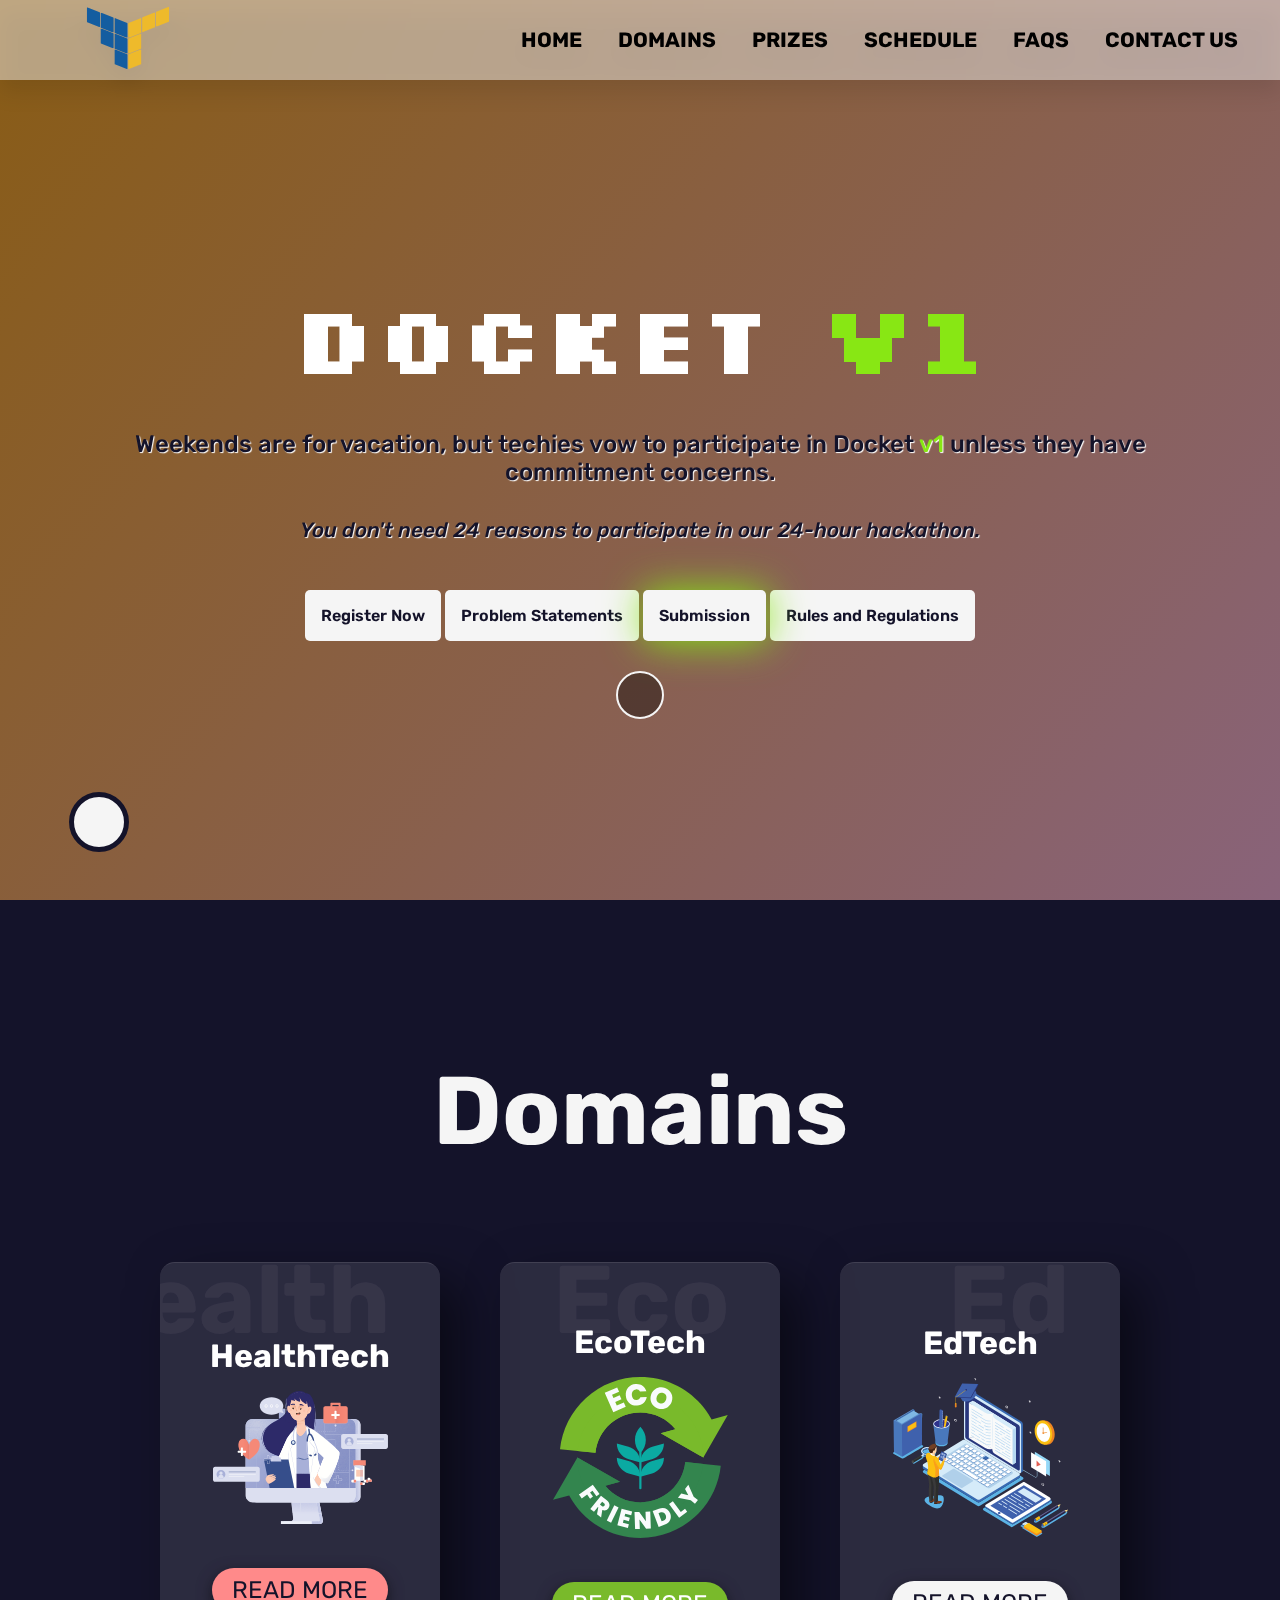
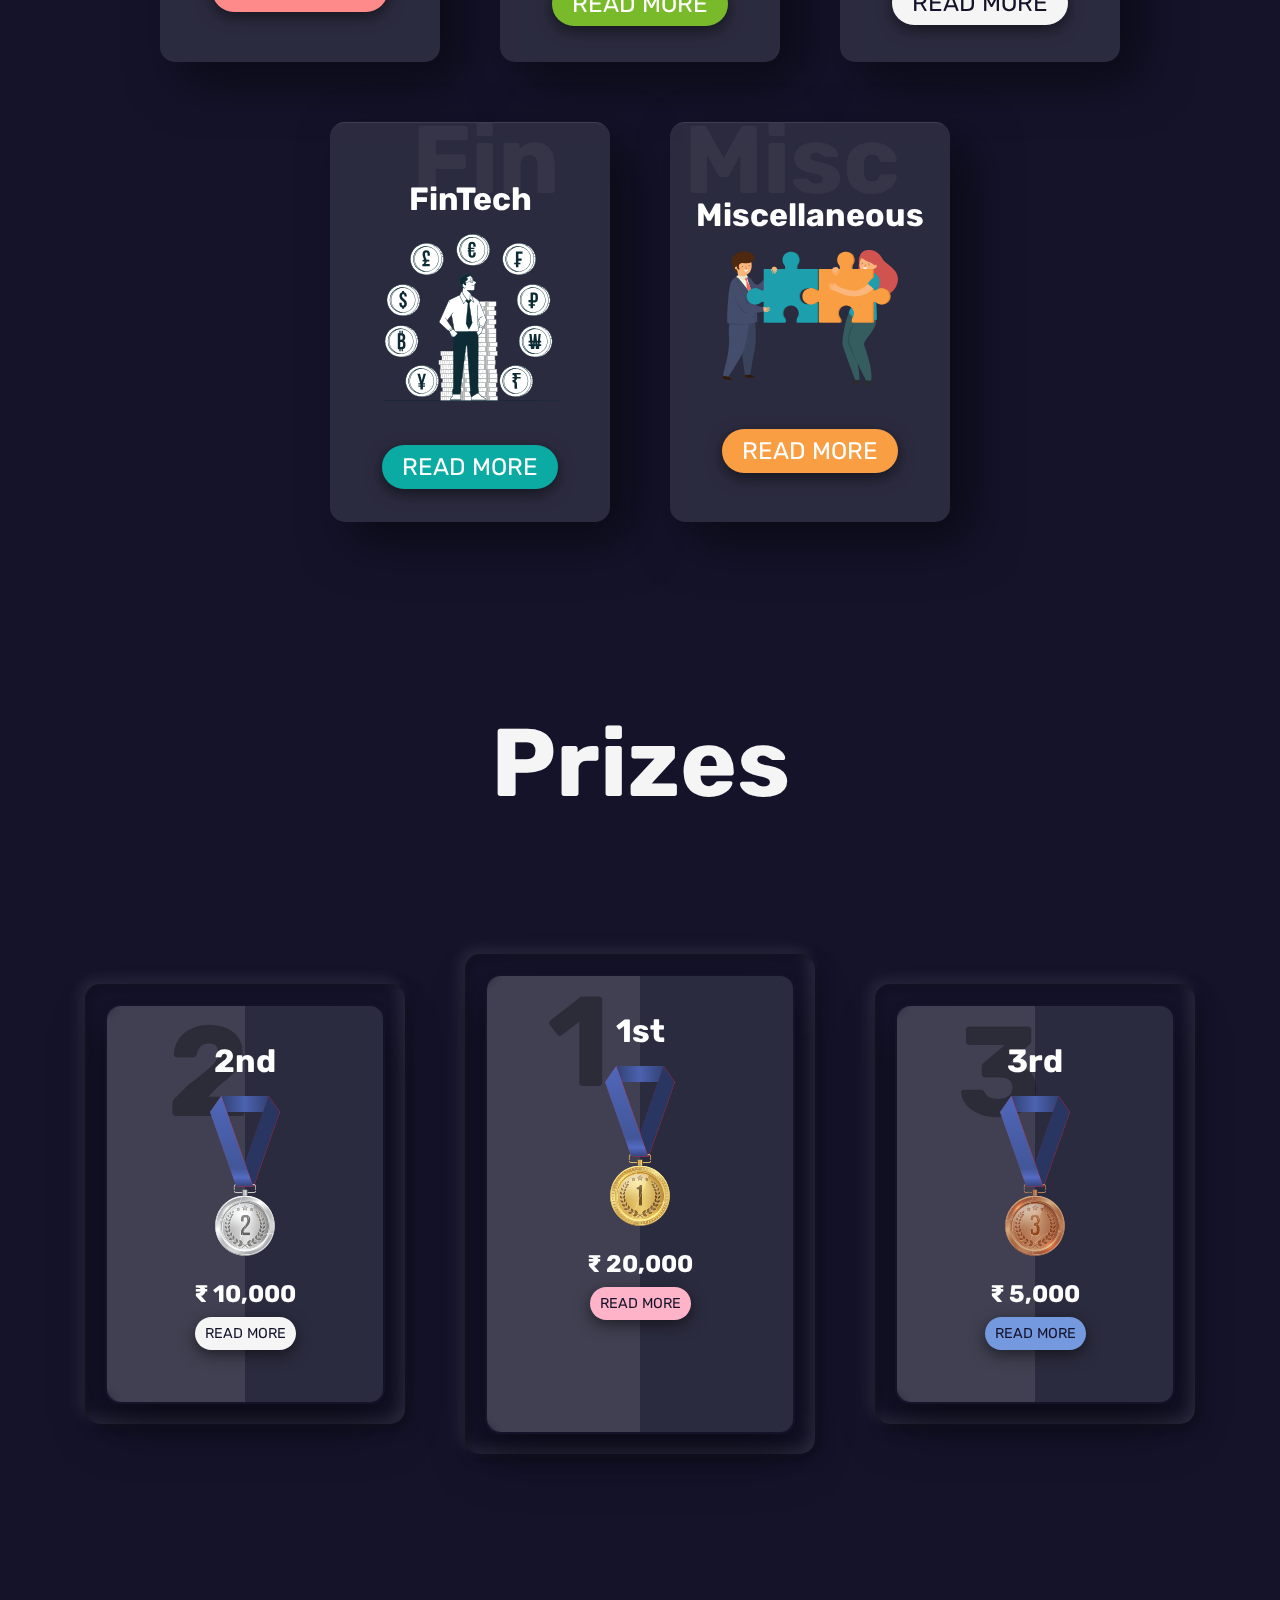
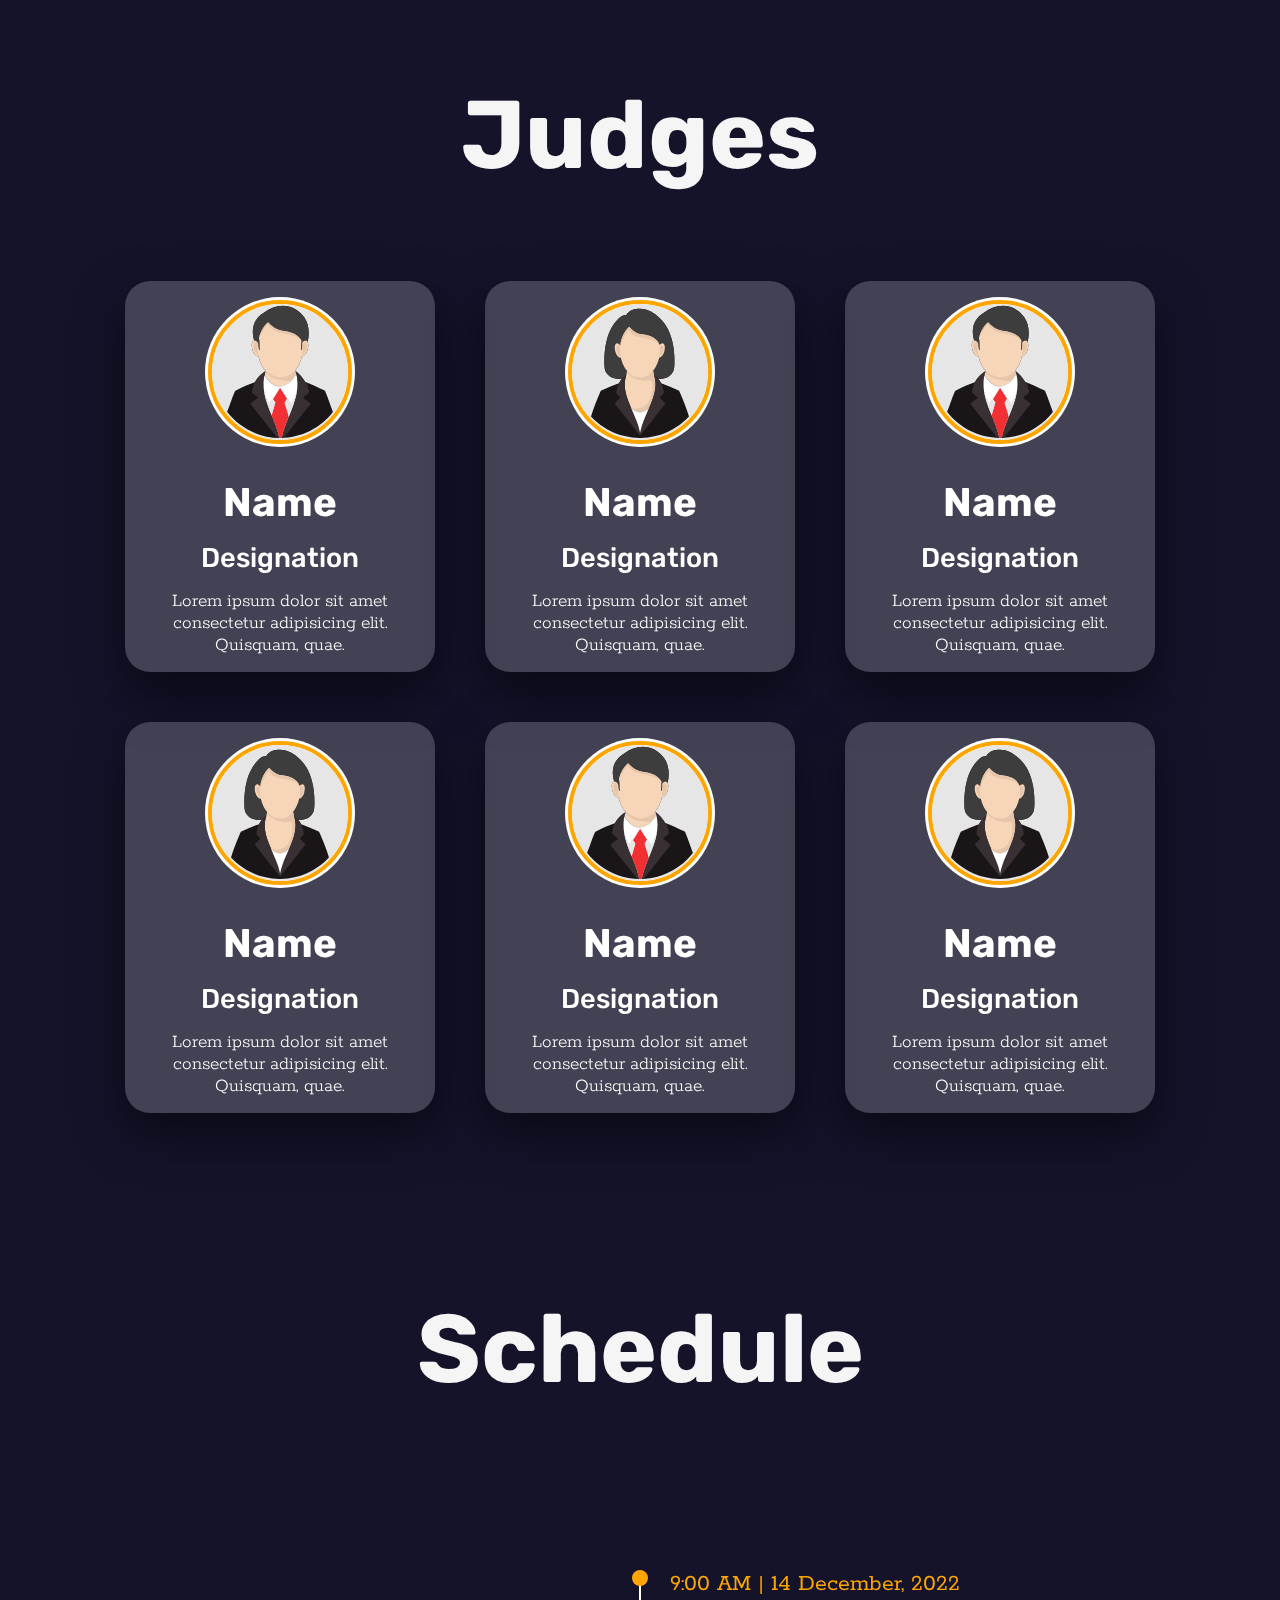
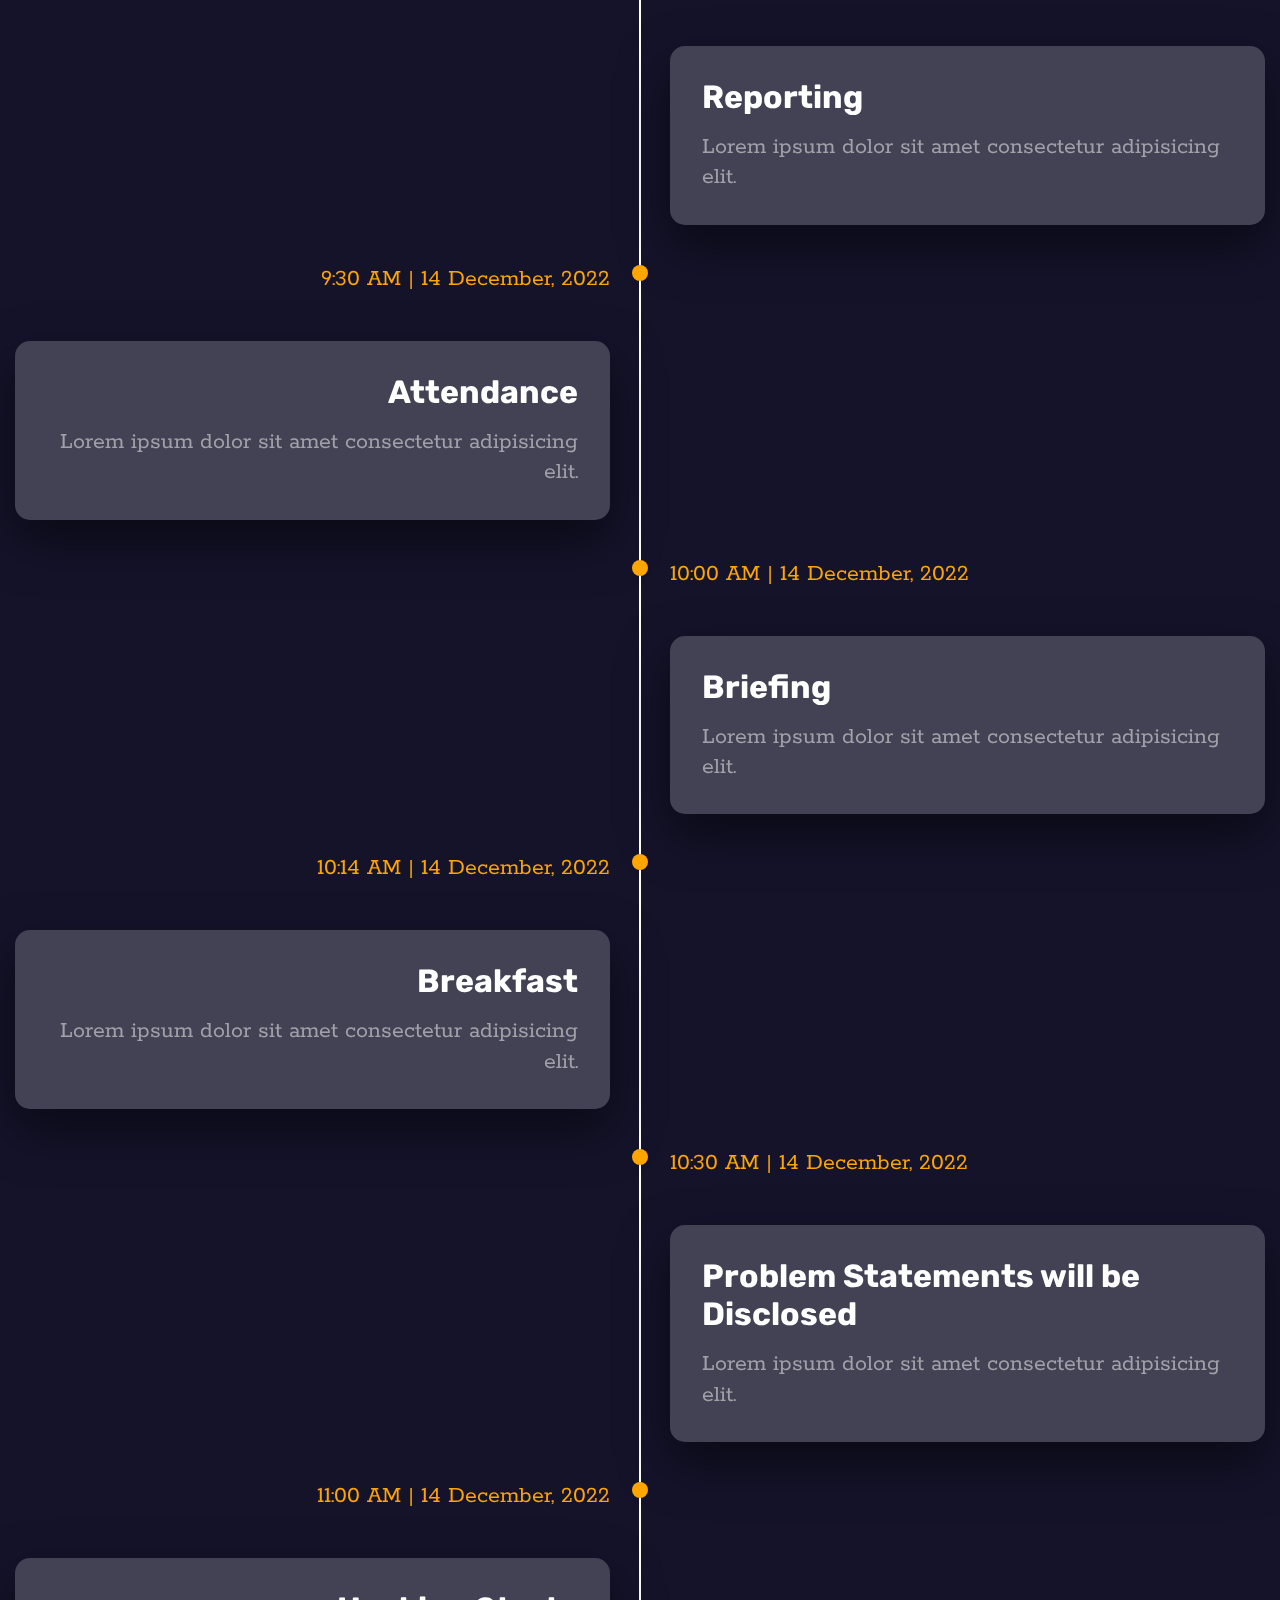
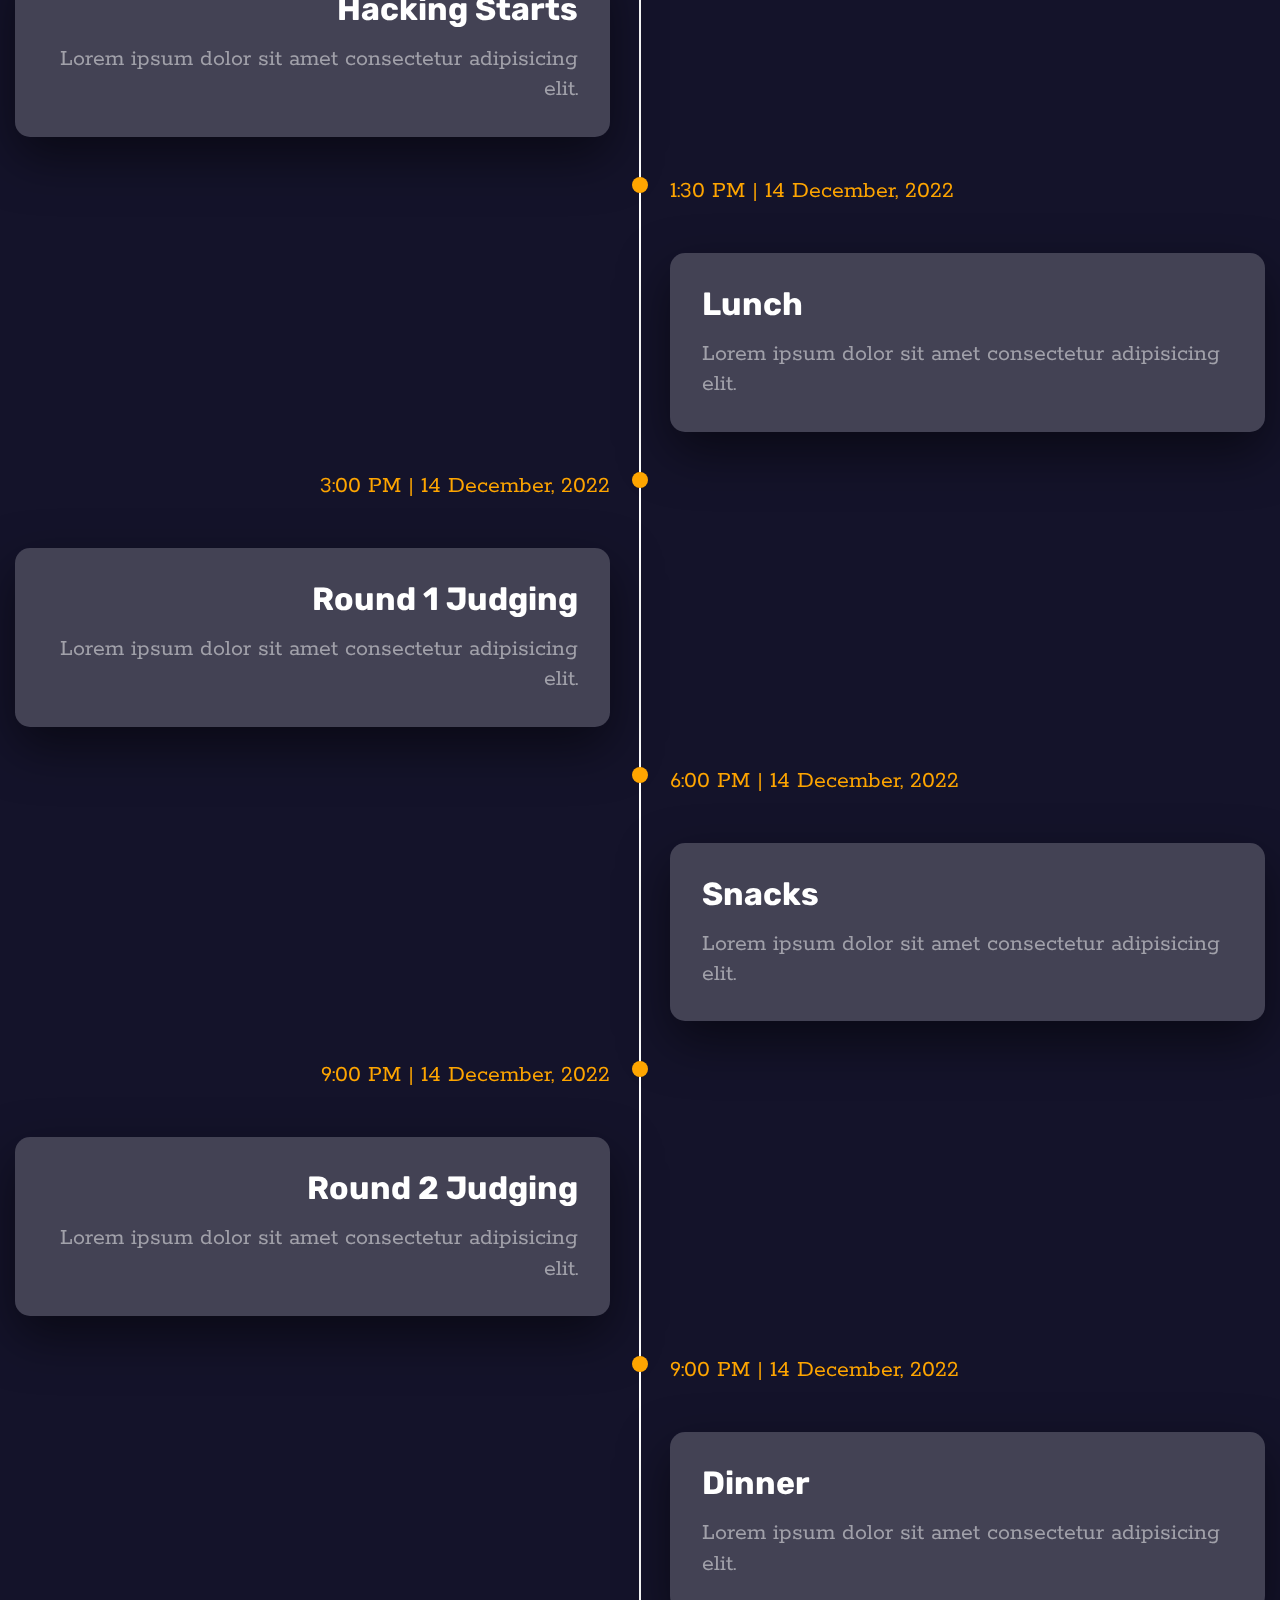
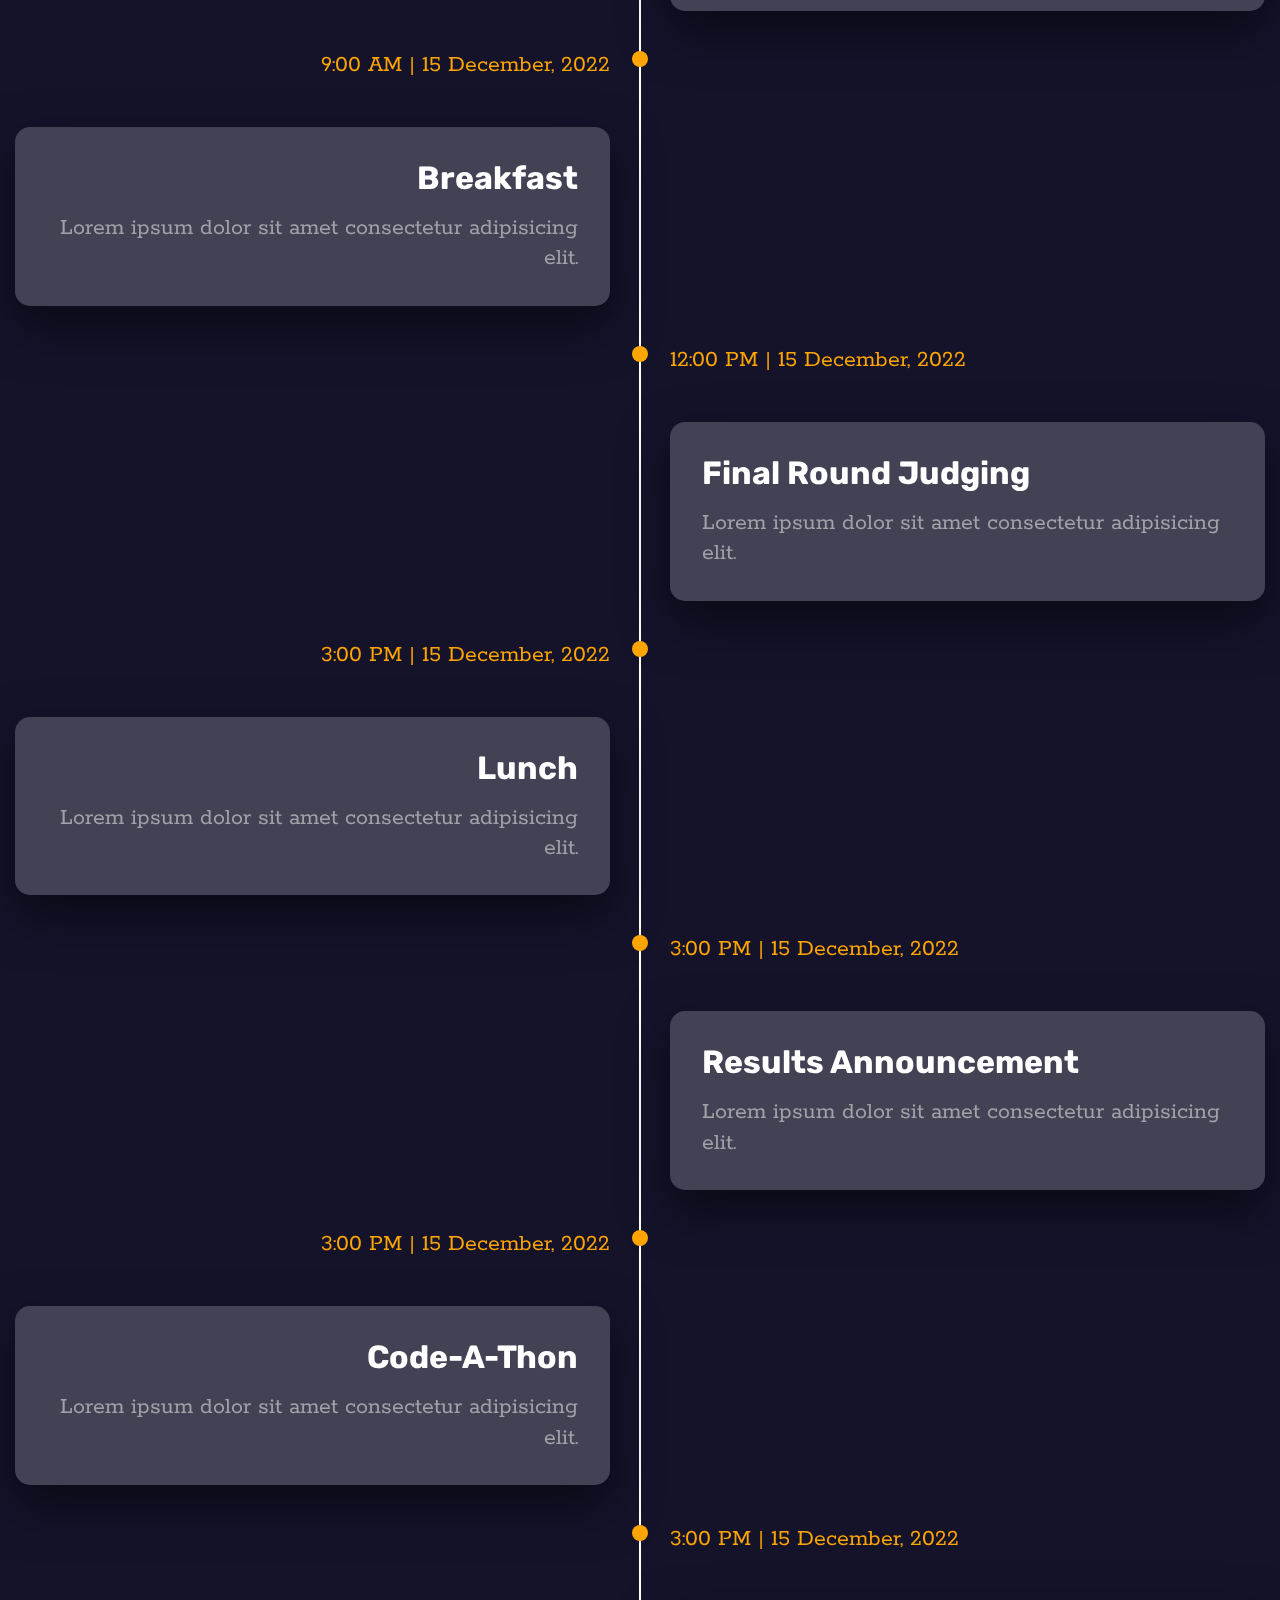
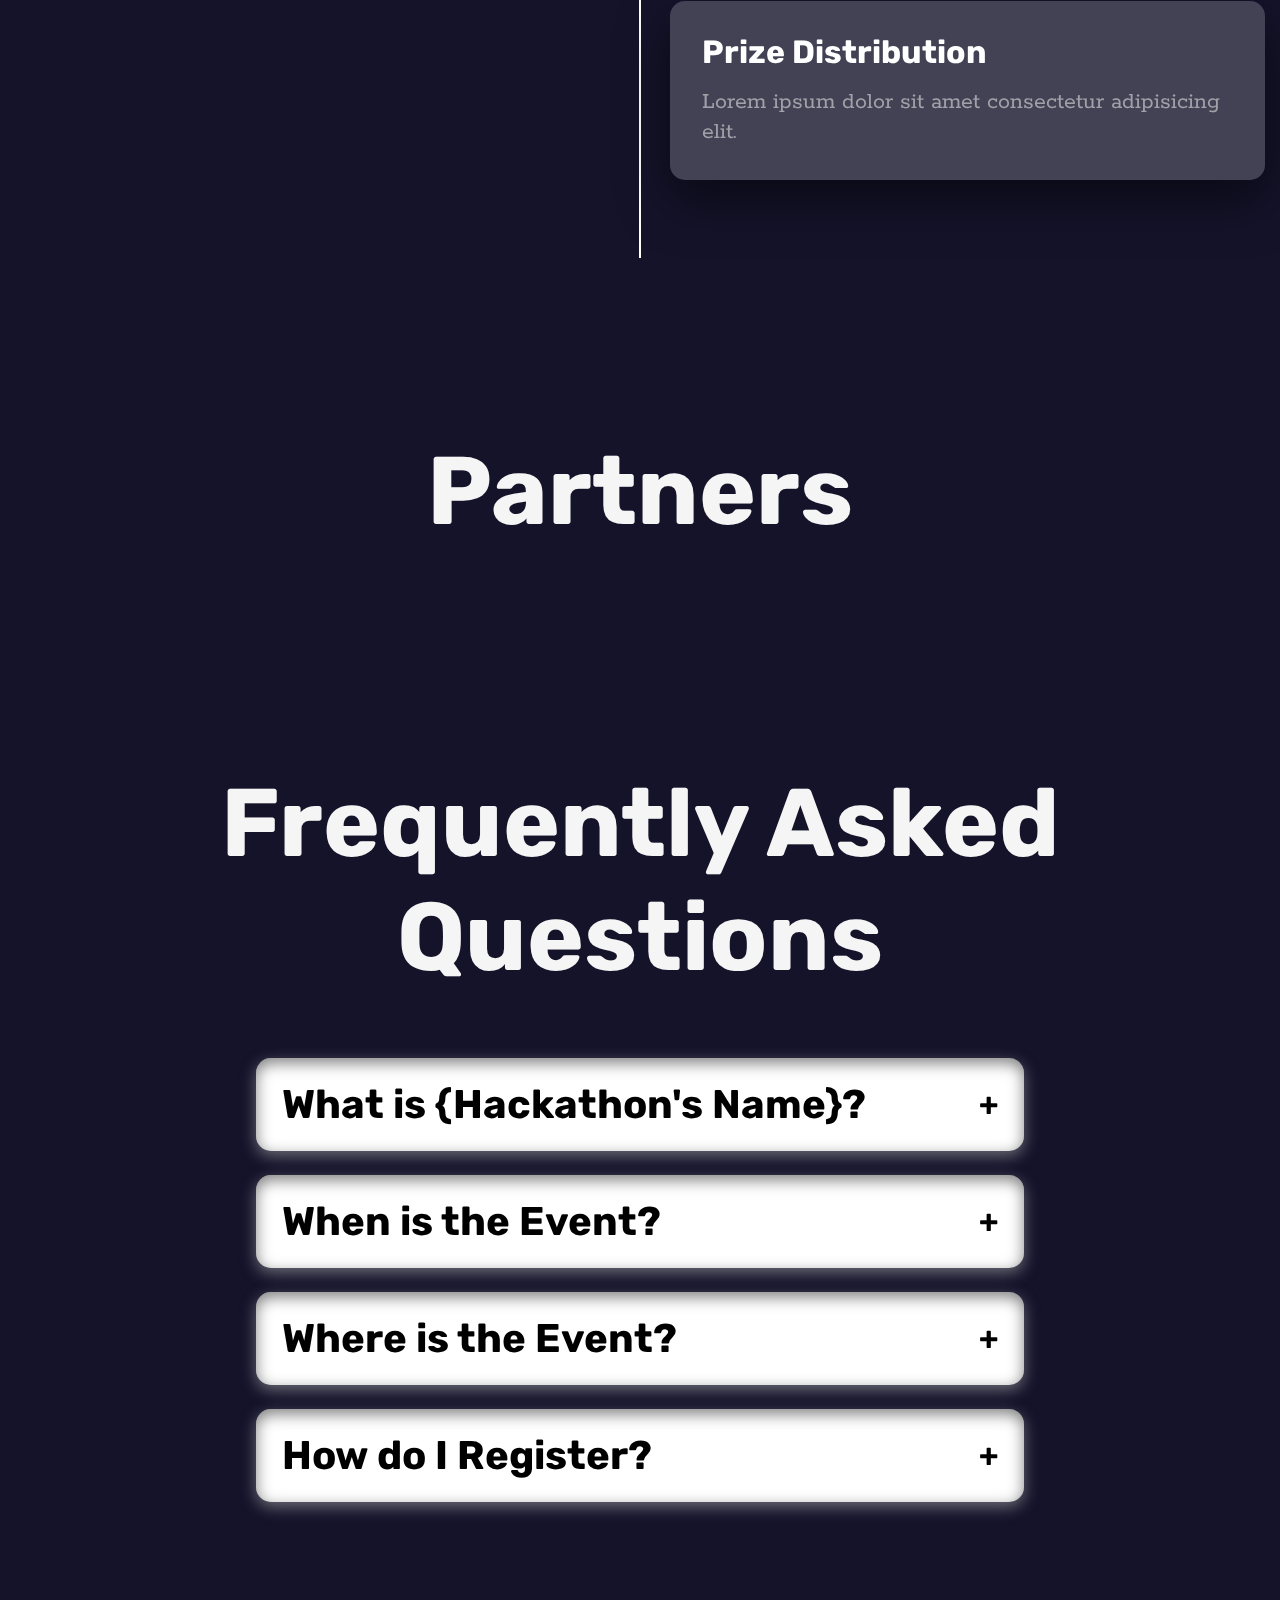
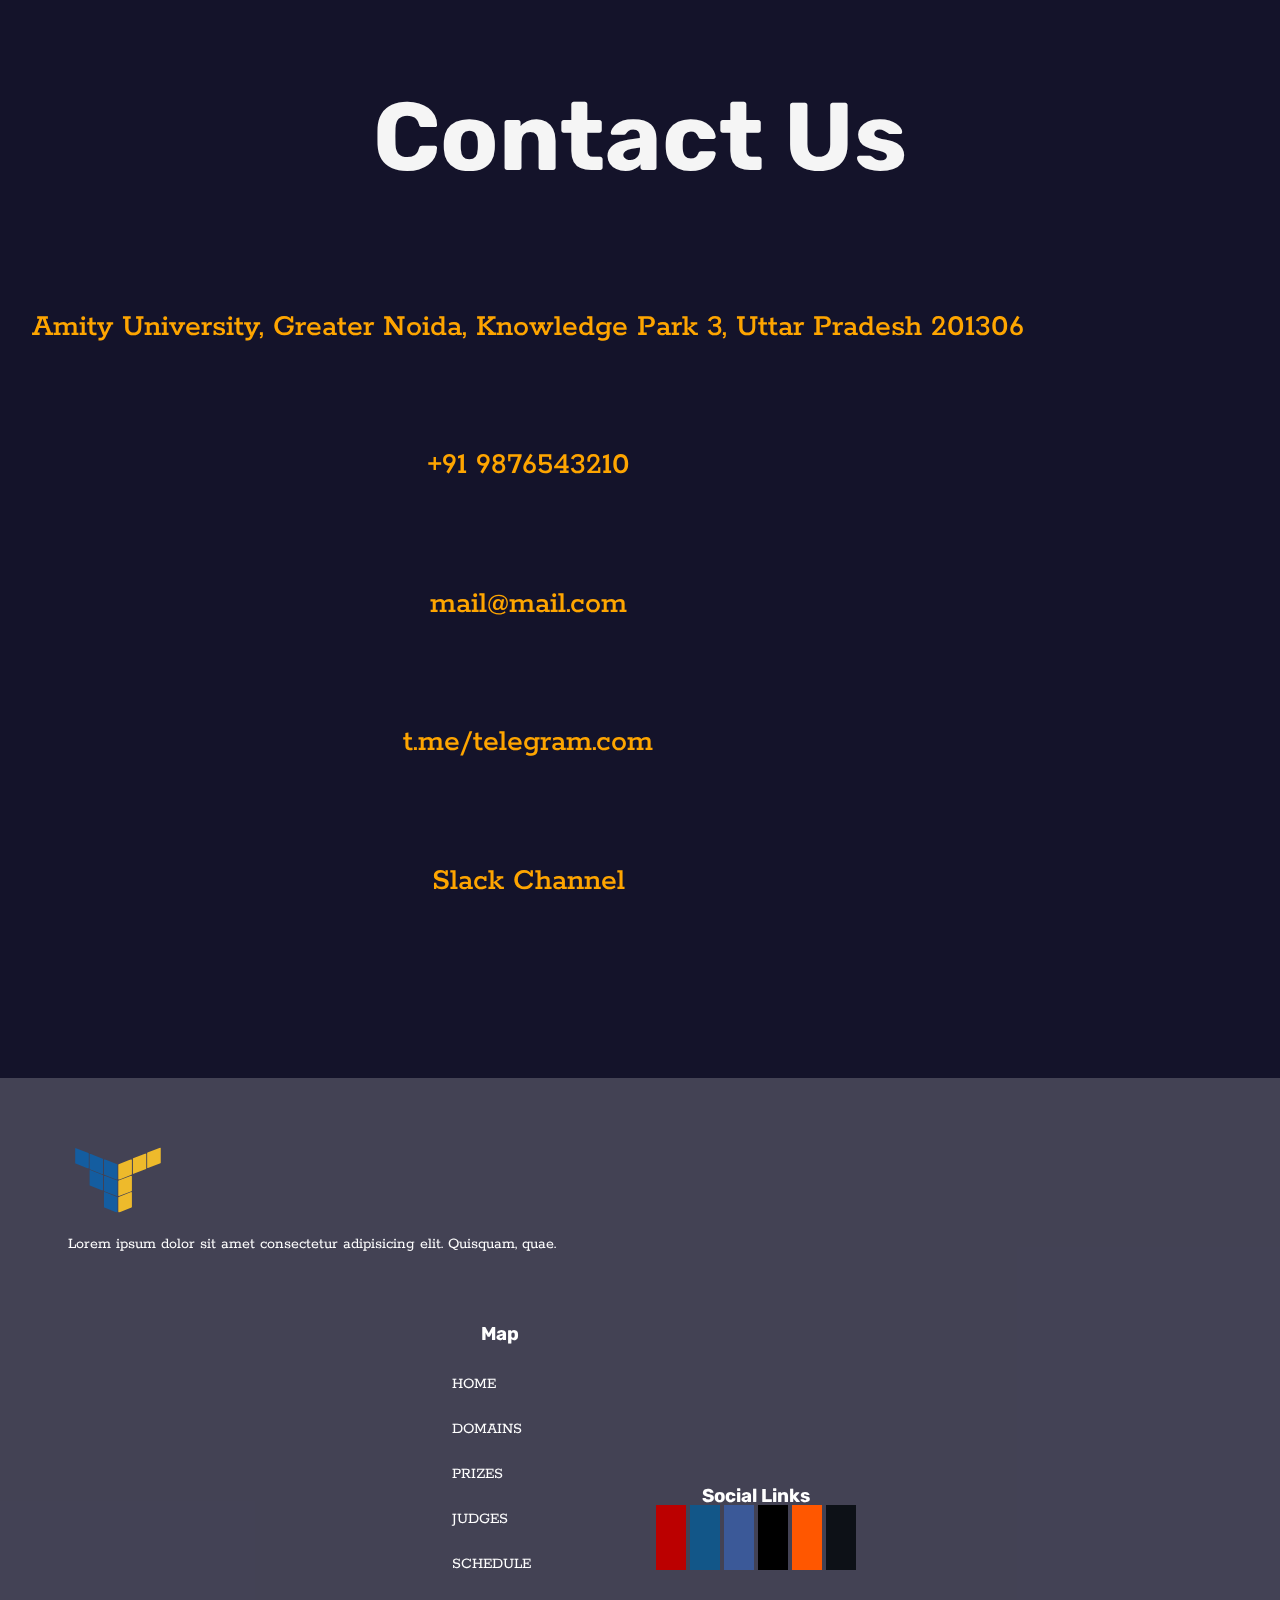
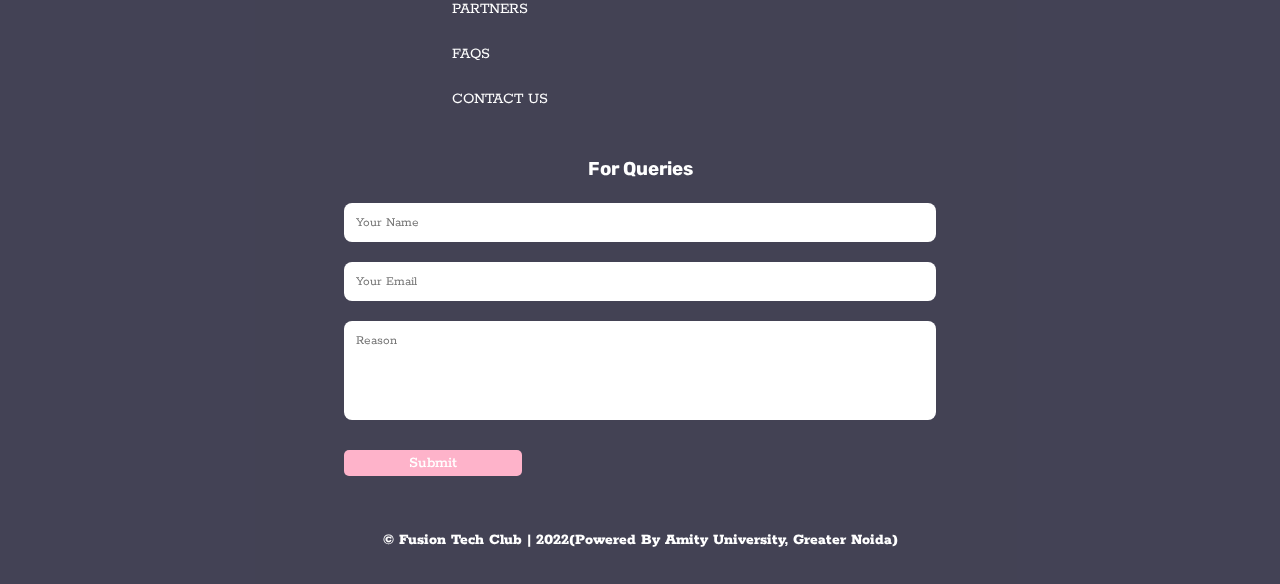
==== index.html @ a1412577 "Mistakes were rectified" ====
<!DOCTYPE html>
<html lang="en">
<head>
    <meta charset="UTF-8">
    <meta http-equiv="X-UA-Compatible" content="IE=edge">
    <meta name="viewport" content="width=device-width, initial-scale=1" />
    <link rel="shortcut icon" href="../images/favicon.ico" type="image/x-icon">
    <title>Docket v1 | Fusion Tech Club | Amity University Greater Noida</title>
    <link rel="stylesheet" href="./stylesheet/style.css">
    <link rel="stylesheet" href="https://cdnjs.cloudflare.com/ajax/libs/font-awesome/6.2.0/css/all.min.css" integrity="sha512-xh6O/CkQoPOWDdYTDqeRdPCVd1SpvCA9XXcUnZS2FmJNp1coAFzvtCN9BmamE+4aHK8yyUHUSCcJHgXloTyT2A==" crossorigin="anonymous" referrerpolicy="no-referrer" />
</head>
<body>

    <!-- Navbar Starts -->
    <nav>
        <div class="navbar-left">
            <a id="ham-icon" onclick="showSidebar()">
                <i class="fa-solid fa-bars"></i>
            </a>
            <a href="#section-break-hero"><img src="../images/FusionTechClub.svg" alt="Fusion Tech Club Logo"></a>
            <h1>Fusion Tech Club</h1>
        </div>
        <div class="navbar-right">
            <ul>
                <li><a href="#section-break-hero">HOME</a></li>
                <li><a href="#section-break-domain">DOMAINS</a></li>
                <li><a href="#section-break-prizes">PRIZES</a></li>
                <li><a href="#section-break-schedule">SCHEDULE</a></li>
                <li><a href="#section-break-faqs">FAQS</a></li>
                <li><a href="#section-break-contact">CONTACT US</a></li>
            </ul>
        </div>
    </nav>
    <!-- Navbar ends -->


    <!-- Sidebar Starts -->
    <aside id="sidebar">
        <a class="cancel" onclick="hideSidebar()">
            <i class="fa-solid fa-xmark"></i>
        </a>
        <a href="#section-break-hero">HOME</a>
        <a href="#section-break-domain">DOMAINS</a>
        <a href="#section-break-prizes">PRIZES</a>
        <a href="#section-break-judges">JUDGES</a>
        <a href="#section-break-schedule">SCHEDULE</a>
        <a href="#section-break-partners">PARTNERS</a>
        <a href="#section-break-faqs">FAQS</a>
        <a href="#section-break-contact">CONTACT US</a>
    </aside>
    <!-- Sidebar Ends -->

    <div id="section-break-hero">
    </div>


    
    <!------------------------------------ Hero Section ------------------------------------>
    <section class="hero-section">
        <div class="video-wrapper">
            <video id="video" playsinline autoplay muted loop>
              <source src="../images/Montage1.mp4" type="video/mp4">
              Your browser does not support the video tag.
            </video>
        </div>
        <div class="video-overlay"></div>
        <div class="content">
            <h1>Docket <span class="version">v1</span></h1>
            <h2 class="hero-heading">Weekends are for vacation, but techies vow to participate in Docket <span class="version">v1</span> unless they have commitment concerns.</h2>
            <h3 class="hero-heading">You don't need 24 reasons to participate in our 24-hour hackathon.</h3>
            <div class="btn-area">
                <a class="hero-btn" href="./registration.html" target="_blank">Register Now</a>
                <a class="hero-btn" href="./problemStatements.html" target="_blank">Problem Statements</a>
                <a class="hero-btn highlighted-btn" href="./submission.html" target="_blank">Submission</a>
                <a class="hero-btn" href="./rules.html" target="_blank">Rules and Regulations</a>
            </div>
            <div class="scroll-area">
                <a class="scroll-button" href="#section-break-domain">
                    <i class="fa-sharp fa-solid fa-arrow-down"></i>
                </a>
            </div>
        </div>
          <button id="play-pause-button" onclick="playPause()"><i class="fa-solid fa-pause"></i></button>
        </section>

    <!------------------------------ Hero section ends --------------------------------------->




    <!-- ---------------------------------- Domains Section ---------------------------------- -->
    <div id="section-break-domain" class="section-break">
        <!-- <div class="line"></div> -->
    </div>
    <div id="domain">
        <h1>
            Domains
        </h1>
    </div>
    <section class="domain">
        <div class="domain-main-content">
            <div class="domain-container">
                <div class="domain-card">
                    <div class="domain-content">
                        <h2>Health</h2>
                        <h3>HealthTech</h3>
                        <img src="../images/healthtech.svg" alt="">
                        <a href="#" target="_blank">READ MORE</a>
                    </div>
                </div>
                <div class="domain-card">
                    <div class="domain-content">
                        <h2>Eco</h2>
                        <h3>EcoTech</h3>
                        <img src="../images/ecotech.svg" alt="">
                        <a href="#" target="_blank">READ MORE</a>
                    </div>
                </div>
                <div class="domain-card">
                    <div class="domain-content">
                        <h2>Ed</h2>
                        <h3>EdTech</h3>
                        <img src="../images/edtech.svg" alt="">
                        <a href="#" target="_blank">READ MORE</a>
                    </div>
                </div>
                <div class="domain-card">
                    <div class="domain-content">
                        <h2>Fin</h2>
                        <h3>FinTech</h3>
                        <img src="../images/fintech.svg" alt="">
                        <a href="#" target="_blank">READ MORE</a>
                    </div>
                </div>
                <div class="domain-card">
                    <div class="domain-content">
                        <h2>Misc</h2>
                        <h3>Miscellaneous</h3>
                        <img src="../images/misc.svg" alt="">
                        <a href="#" target="_blank">READ MORE</a>
                    </div>
                </div>
            </div>
        </div>
    </section>
    <!----------------------------------Domain section ends---------------------------------->







    <!------------------------------------ Prize Section ----------------------------------->
    
    
    
    <div id="section-break-prizes" class="section-break">
        <!-- <div class="line"></div> -->
    </div>
    <div id="prize">
        <h1>
            <i class="fa-solid fa-star"></i> Prizes <i class="fa-solid fa-star"></i>
        </h1>
    </div>
    <section class="prize">
        <div class="prize-main-content">
            <div class="prize-container">
                <div class="prize-card">
                    <div class="prize-box">
                        <div class="prize-content">
                            <h2>2</h2>
                            <h3>2nd</h3>
                            <img src="../images/2ndMedal.svg" alt="">
                            <h4>₹ 10,000</h4>
                            <a href="#" target="_blank">READ MORE</a>
                        </div>
                    </div>
                </div>
                <div class="prize-card">
                    <div class="prize-box">
                        <div class="prize-content">
                            <h2>1</h2>
                            <h3>1st</h3>
                            <img src="../images/1stMedal.svg" alt="">
                            <h4>₹ 20,000</h4>
                            <a href="#" target="_blank">READ MORE</a>
                        </div>
                    </div>
                </div>
                <div class="prize-card">
                    <div class="prize-box">
                        <div class="prize-content">
                            <h2>3</h2>
                            <h3>3rd</h3>
                            <img src="../images/3rdMedal.svg" alt="">
                            <h4>₹ 5,000</h4>
                            <a href="#" target="_blank">READ MORE</a>
                        </div>
                    </div>
                </div>
            </div>
        </div>
    </section>

    <!------------------------------ Prize section ends ------------------------------------>



<!-- ---------------------------------- Judges Section ---------------------------------- -->


    <div id="section-break-judges" class="section-break">
        <!-- <div class="line"></div> -->
    </div>
    <div id="judges">
        <h1>
            Judges
        </h1>
    </div>
    <section class="judges">
        <div class="judges-main-content">
            <div class="judges-container">
                <div class="judges-content">
                    <div class="judges-card-wrapper">
                        <div class="judges-card">
                            <div class="judges-image-content">
                                <span class="judges-overlay"></span>
                                <div class="judges-card-image">
                                    <img src="../images/profile-placeholder-male.svg" alt="" class="judges-card-img">
                                </div>
                            </div>
                            <div class="judges-card-content">
                                <h2 class="judges-card-title">Name</h2>
                                <h3 class="judges-card-subtitle">Designation</h3>
                                <p class="judges-card-text">Lorem ipsum dolor sit amet consectetur adipisicing elit. Quisquam, quae.</p>
                            </div>
                        </div>
                        <div class="judges-card">
                            <div class="judges-image-content">
                                <span class="judges-overlay"></span>
                                <div class="judges-card-image">
                                    <img src="../images/profile-placeholder-female.svg" alt="" class="judges-card-img">
                                </div>
                            </div>
                            <div class="judges-card-content">
                                <h2 class="judges-card-title">Name</h2>
                                <h3 class="judges-card-subtitle">Designation</h3>
                                <p class="judges-card-text">Lorem ipsum dolor sit amet consectetur adipisicing elit. Quisquam, quae.</p>
                            </div>
                        </div>
                        <div class="judges-card">
                            <div class="judges-image-content">
                                <span class="judges-overlay"></span>
                                <div class="judges-card-image">
                                    <img src="../images/profile-placeholder-male.svg" alt="" class="judges-card-img">
                                </div>
                            </div>
                            <div class="judges-card-content">
                                <h2 class="judges-card-title">Name</h2>
                                <h3 class="judges-card-subtitle">Designation</h3>
                                <p class="judges-card-text">Lorem ipsum dolor sit amet consectetur adipisicing elit. Quisquam, quae.</p>
                            </div>
                        </div>
                        <div class="judges-card">
                            <div class="judges-image-content">
                                <span class="judges-overlay"></span>
                                <div class="judges-card-image">
                                    <img src="../images/profile-placeholder-female.svg" alt="" class="judges-card-img">
                                </div>
                            </div>
                            <div class="judges-card-content">
                                <h2 class="judges-card-title">Name</h2>
                                <h3 class="judges-card-subtitle">Designation</h3>
                                <p class="judges-card-text">Lorem ipsum dolor sit amet consectetur adipisicing elit. Quisquam, quae.</p>
                            </div>
                        </div>
                        <div class="judges-card">
                            <div class="judges-image-content">
                                <span class="judges-overlay"></span>
                                <div class="judges-card-image">
                                    <img src="../images/profile-placeholder-male.svg" alt="" class="judges-card-img">
                                </div>
                            </div>
                            <div class="judges-card-content">
                                <h2 class="judges-card-title">Name</h2>
                                <h3 class="judges-card-subtitle">Designation</h3>
                                <p class="judges-card-text">Lorem ipsum dolor sit amet consectetur adipisicing elit. Quisquam, quae.</p>
                            </div>
                        </div>
                        <div class="judges-card">
                            <div class="judges-image-content">
                                <span class="judges-overlay"></span>
                                <div class="judges-card-image">
                                    <img src="../images/profile-placeholder-female.svg" alt="" class="judges-card-img">
                                </div>
                            </div>
                            <div class="judges-card-content">
                                <h2 class="judges-card-title">Name</h2>
                                <h3 class="judges-card-subtitle">Designation</h3>
                                <p class="judges-card-text">Lorem ipsum dolor sit amet consectetur adipisicing elit. Quisquam, quae.</p>
                            </div>
                        </div>
                    </div>
                </div>
            </div>
        </div>
    </section>

    <!--------------------------------- Judges Section ends ------------------------------------->



    <!------------------------------------ Schedule Section ------------------------------------>

    <div id="section-break-schedule" class="section-break">
        <!-- <div class="line"></div> -->
    </div>
    <div id="schedule">
        <h1>
            Schedule
        </h1>
    </div>
    <section class="schedule">
        <div class="sechdule-items">
            <div class="schedule-lines"></div>
            <div class="schedule-item">
                <div class="schedule-dot"></div>
                <div class="schedule-time">9:00 AM | 14 December, 2022</div>
                <div class="schedule-content">
                    <h3>
                        Reporting
                    </h3>
                    <p>Lorem ipsum dolor sit amet consectetur adipisicing elit.</p>
                </div>
            </div>
            <div class="schedule-item">
                <div class="schedule-dot"></div>
                <div class="schedule-time">9:30 AM | 14 December, 2022</div>
                <div class="schedule-content">
                    <h3>
                        Attendance
                    </h3>
                    <p>Lorem ipsum dolor sit amet consectetur adipisicing elit.</p>
                </div>
            </div>
            <div class="schedule-item">
                <div class="schedule-dot"></div>
                <div class="schedule-time">10:00 AM | 14 December, 2022</div>
                <div class="schedule-content">
                    <h3>
                        Briefing
                    </h3>
                    <p>Lorem ipsum dolor sit amet consectetur adipisicing elit.</p>
                </div>
            </div>
            <div class="schedule-item">
                <div class="schedule-dot"></div>
                <div class="schedule-time">10:14 AM | 14 December, 2022</div>
                <div class="schedule-content">
                    <h3>
                        Breakfast
                    </h3>
                    <p>Lorem ipsum dolor sit amet consectetur adipisicing elit.</p>
                </div>
            </div>
            <div class="schedule-item">
                <div class="schedule-dot"></div>
                <div class="schedule-time">10:30 AM | 14 December, 2022</div>
                <div class="schedule-content">
                    <h3>
                        Problem Statements will be Disclosed
                    </h3>
                    <p>Lorem ipsum dolor sit amet consectetur adipisicing elit.</p>
                </div>
            </div>
            <div class="schedule-item">
                <div class="schedule-dot"></div>
                <div class="schedule-time">11:00 AM | 14 December, 2022</div>
                <div class="schedule-content">
                    <h3>
                        Hacking Starts
                    </h3>
                    <p>Lorem ipsum dolor sit amet consectetur adipisicing elit.</p>
                </div>
            </div>
            <div class="schedule-item">
                <div class="schedule-dot"></div>
                <div class="schedule-time">1:30 PM | 14 December, 2022</div>
                <div class="schedule-content">
                    <h3>
                        Lunch
                    </h3>
                    <p>Lorem ipsum dolor sit amet consectetur adipisicing elit.</p>
                </div>
            </div>
            <div class="schedule-item">
                <div class="schedule-dot"></div>
                <div class="schedule-time">3:00 PM | 14 December, 2022</div>
                <div class="schedule-content">
                    <h3>
                        Round 1 Judging
                    </h3>
                    <p>Lorem ipsum dolor sit amet consectetur adipisicing elit.</p>
                </div>
            </div>
            <div class="schedule-item">
                <div class="schedule-dot"></div>
                <div class="schedule-time">6:00 PM | 14 December, 2022</div>
                <div class="schedule-content">
                    <h3>
                        Snacks
                    </h3>
                    <p>Lorem ipsum dolor sit amet consectetur adipisicing elit.</p>
                </div>
            </div>
            <div class="schedule-item">
                <div class="schedule-dot"></div>
                <div class="schedule-time">9:00 PM | 14 December, 2022</div>
                <div class="schedule-content">
                    <h3>
                        Round 2 Judging
                    </h3>
                    <p>Lorem ipsum dolor sit amet consectetur adipisicing elit.</p>
                </div>
            </div>
            <div class="schedule-item">
                <div class="schedule-dot"></div>
                <div class="schedule-time">9:00 PM | 14 December, 2022</div>
                <div class="schedule-content">
                    <h3>
                        Dinner
                    </h3>
                    <p>Lorem ipsum dolor sit amet consectetur adipisicing elit.</p>
                </div>
            </div>
            <div class="schedule-item">
                <div class="schedule-dot"></div>
                <div class="schedule-time">9:00 AM | 15 December, 2022</div>
                <div class="schedule-content">
                    <h3>
                        Breakfast
                    </h3>
                    <p>Lorem ipsum dolor sit amet consectetur adipisicing elit.</p>
                </div>
            </div>
            <div class="schedule-item">
                <div class="schedule-dot"></div>
                <div class="schedule-time">12:00 PM | 15 December, 2022</div>
                <div class="schedule-content">
                    <h3>
                        Final Round Judging
                    </h3>
                    <p>Lorem ipsum dolor sit amet consectetur adipisicing elit.</p>
                </div>
            </div>
            <div class="schedule-item">
                <div class="schedule-dot"></div>
                <div class="schedule-time">3:00 PM | 15 December, 2022</div>
                <div class="schedule-content">
                    <h3>
                        Lunch
                    </h3>
                    <p>Lorem ipsum dolor sit amet consectetur adipisicing elit.</p>
                </div>
            </div>
            <div class="schedule-item">
                <div class="schedule-dot"></div>
                <div class="schedule-time">3:00 PM | 15 December, 2022</div>
                <div class="schedule-content">
                    <h3>
                        Results Announcement
                    </h3>
                    <p>Lorem ipsum dolor sit amet consectetur adipisicing elit.</p>
                </div>
            </div>
            <div class="schedule-item">
                <div class="schedule-dot"></div>
                <div class="schedule-time">3:00 PM | 15 December, 2022</div>
                <div class="schedule-content">
                    <h3>
                        Code-A-Thon
                    </h3>
                    <p>Lorem ipsum dolor sit amet consectetur adipisicing elit.</p>
                </div>
            </div>
            <div class="schedule-item">
                <div class="schedule-dot"></div>
                <div class="schedule-time">3:00 PM | 15 December, 2022</div>
                <div class="schedule-content">
                    <h3>
                        Prize Distribution
                    </h3>
                    <p>Lorem ipsum dolor sit amet consectetur adipisicing elit.</p>
                </div>
            </div>
        </div>
    </section>

    <!-- ---------------------------------- Schedule Section ends ---------------------------------- -->




    <!-- ---------------------------------- Partners Section ---------------------------------- -->

    <div id="section-break-partners" class="section-break">
        <!-- <div class="line"></div> -->
    </div>
    <div id="partners">
        <h1>
            Partners
        </h1>
    </div>
    <section></section>

    <!-- ---------------------------------- Partners Section ends ---------------------------------- -->






    <!-- ---------------------------------- FAQs Section ---------------------------------- -->
    
    <div id="section-break-faqs" class="section-break">
        <!-- <div class="line"></div> -->
    </div>
    <div id="faqs">
        <h1>
            Frequently Asked Questions
        </h1>
    </div>
    <section>
        <div class="faq-accordion">

            <div class="faq-item">
                <div class="faq-item-header">
                    What is {Hackathon's Name}?
                </div>
                <div class="faq-item-body">
                    <div class="faq-item-body-content">
                        Lorem ipsum dolor sit amet consectetur adipisicing elit. Cum ex accusamus nemo vel exercitationem. Praesentium omnis blanditiis error culpa quos?
                    </div>
                </div>
            </div>

            <div class="faq-item">
                <div class="faq-item-header">
                    When is the Event?
                </div>
                <div class="faq-item-body">
                    <div class="faq-item-body-content">
                        Lorem ipsum dolor sit amet consectetur adipisicing elit. Cum ex accusamus nemo vel exercitationem. Praesentium omnis blanditiis error culpa quos?
                    </div>
                </div>
            </div>

            <div class="faq-item">
                <div class="faq-item-header">
                    Where is the Event?
                </div>
                <div class="faq-item-body">
                    <div class="faq-item-body-content">
                        Lorem ipsum dolor sit amet consectetur adipisicing elit. Cum ex accusamus nemo vel exercitationem. Praesentium omnis blanditiis error culpa quos?
                    </div>
                </div>
            </div>

            <div class="faq-item">
                <div class="faq-item-header">
                    How do I Register?
                </div>
                <div class="faq-item-body">
                    <div class="faq-item-body-content">
                        Lorem ipsum dolor sit amet consectetur adipisicing elit. Cum ex accusamus nemo vel exercitationem. Praesentium omnis blanditiis error culpa quos?
                    </div>
                </div>
            </div>

        </div>
    </section>

    <!-- ---------------------------------- FAQs Section ---------------------------------- -->





    <!-- ---------------------------------- Contact Us Section ---------------------------------- -->


    <div id="section-break-contact" class="section-break">
        <!-- <div class="line"></div> -->
    </div>
    <div id="contact">
        <h1>
            Contact Us
        </h1>
    </div>
    <section class="contact">
        <div class="contact-main-content">
            <div class="contact-flex-left">
                <div class="location">
                    <i class="fa-solid fa-location-dot"></i>
                    <span class="contact-text">
                        <a href="https://www.google.com/maps/dir//Amity+University,+Greater+Noida+Plot+No.48+A,+Knowledge+Park+III+Greater+Noida,+Uttar+Pradesh+201308/@28.4650533,77.4845485,15z/data=!4m5!4m4!1m0!1m2!1m1!1s0x390cea09ba0d2aa7:0xcdf825a25f9f7d78" target="_blank">
                            Amity University, Greater Noida, Knowledge Park 3, Uttar Pradesh 201306
                        </a>
                    </span>
                </div>
                <div class="call-us">
                    <i class="fa-solid fa-phone"></i>
                    <span class="contact-text">
                        <a href="tel:+919876543210" target="_blank">
                            +91 9876543210
                        </a>
                    </span>
                </div>
                <div class="email-us">
                    <i class="fa-solid fa-envelope"></i>
                    <span class="contact-text">
                        <a href="mailto:mail@mail.com" target="_blank">
                            mail@mail.com
                        </a>
                    </span>
                </div>
                <div class="telegram-channel">
                    <i class="fa-brands fa-telegram"></i>
                    <span class="contact-text">
                        <a href="t.me/telegram.com" target="_blank">
                            t.me/telegram.com
                        </a>
                    </span>
                </div>
                <div class="slack-channel">
                    <i class="fa-brands fa-slack"></i>
                    <span class="contact-text">
                        <a href="t.me/telegram.com" target="_blank">
                            Slack Channel
                        </a>
                    </span>
                </div>
            </div>
            <div class="contact-flex-right">
                <div class="map">
                    <iframe src="https://www.google.com/maps/embed?pb=!1m18!1m12!1m3!1d3507.4809881447613!2d77.48235981404747!3d28.465057998391845!2m3!1f0!2f0!3f0!3m2!1i1024!2i768!4f13.1!3m3!1m2!1s0x390cea09ba0d2aa7%3A0xcdf825a25f9f7d78!2sAmity%20University%2C%20Greater%20Noida!5e0!3m2!1sen!2sin!4v1565917403129!5m2!1sen!2sin" width="600" height="600" style="border:0;" allowfullscreen="" loading="lazy" referrerpolicy="no-referrer-when-downgrade"></iframe>
                </div>
            </div>
        </div>
    </section>

    <!-- ---------------------------------- Contact Us Section ---------------------------------- -->



    

    <!-- ---------------------------------- Footer ---------------------------------- -->

    <!-- Footer Starts -->
    <footer class="footer">

        <!-- Footer Head -->
        <div class="footer-top">
            <img src="../images/FusionTechClub.svg" alt="text-logo">
            <p>
                Lorem ipsum dolor sit amet consectetur adipisicing elit. Quisquam, quae.
            </p>
        </div>

        <!-- Footer Body -->
        <div class="footer-middle">

            <!-- Left -->
            <div class="footer-body-left">
                <h3>
                    Map
                </h3>
                <div class="maps">
                    <a href="#section-break-hero">HOME</a>
                    <a href="#section-break-domain">DOMAINS</a>
                    <a href="#section-break-prizes">PRIZES</a>
                    <a href="#section-break-judges">JUDGES</a>
                    <a href="#section-break-schedule">SCHEDULE</a>
                    <a href="#section-break-partners">PARTNERS</a>
                    <a href="#section-break-faqs">FAQS</a>
                    <a href="#section-break-contact">CONTACT US</a>
                </div>
            </div>

            <!-- Center -->
            <div class="footer-body-center">
                <h3>
                    Social Links
                </h3>
                <div class="links">
                    <div class="links-top">
                        <a href="#">
                            <i class="fa-brands fa-youtube"></i>
                        </a>
                        <a href="#">
                            <i class="fa-brands fa-instagram"></i>
                        </a>
                        <a href="#">
                            <i class="fa-brands fa-facebook"></i>
                        </a>
                        <a href="#">
                            <i class="fa-brands fa-medium"></i>
                        </a>
                        <a href="#">
                            <i class="fa-brands fa-reddit"></i>
                        </a>
                        <a href="#">
                            <i class="fa-brands fa-github"></i>
                        </a>
                    </div>
                </div>
            </div>

            <!-- Right -->
            <div class="footer-body-right">
                <h3>
                    For Queries
                </h3>
                <form action="https://docs.google.com/forms/u/8/d/e/1FAIpQLSd05xtQ45U1izNwVt7GDCXcqh9gx07yykNjYIOXRbEuo6kpnQ/formResponse" method="post" target="_blank">
                    <input type="text" class="footer-input" name="entry.498685830" placeholder="Your Name" required>
                    <input type="email" class="footer-input" name="entry.2139897630" placeholder="Your Email" required>
                    <textarea class="footer-input" name="entry.1448803137" cols="40" rows="5" placeholder="Reason" required></textarea>
                    <button class="submit-btn footer-btn" type="submit" target="_blank">Submit</button>
                </form>
            </div>


        </div>

        <!-- Footer Bottom -->
        <div class="foot-bottom">
            &#169; Fusion Tech Club | 2022(Powered By Amity University, Greater Noida)
        </div>
    </footer>

    <!-- ---------------------------------- Footer ---------------------------------- -->
    
</body>
<script src="../javaScript/app.js"></script>
</html>
---- stylesheet/style.css ----
/* -------- Font Imports ---------- */

/* Rubik */
@import url('https://fonts.googleapis.com/css2?family=Rubik:ital,wght@0,300;0,400;0,500;0,600;0,700;0,800;0,900;1,300;1,400;1,500;1,600;1,700;1,800;1,900&display=swap');

/* Rokkit */
@import url('https://fonts.googleapis.com/css2?family=Rokkitt:wght@100;200;300;400;500;600;700;800;900&display=swap');

/* Silkscreen */
@import url('https://fonts.googleapis.com/css2?family=Silkscreen:wght@400;700&display=swap');





/* --------- Variables ---------- */

:root{
    --dark-text: #14132a;
}




/* ---------- Webkits ----------- */

/* Scroll */
::-webkit-scrollbar
{
    width: 15px;
    /* display: none; */
}
  
::-webkit-scrollbar-track
{
    background: #ffffff33;
    backdrop-filter: blur(100px);
    border: #fff 0.2px solid;
    border-radius: 10px;
}
  
::-webkit-scrollbar-thumb
{
    background: #fff;
    border-radius: 10px;
}

::-webkit-scrollbar-thumb:hover
{
    background: #fea500;
}






/* --------- Tags ----------- */
*
{
    padding: 0;
    margin: 0;
    scroll-behavior: smooth;
    box-sizing: border-box;
}

h1, h2, h3, h4, h5, h6
{
    font-family: 'Rubik', sans-serif;
}

p
{
    font-family: 'Rokkitt', serif;
}


body
{
    background-color: #14132a;
    color: #f5f5f5;
}



/* ---------- Utility Classes ---------- */


.section-break
{
    height: 10vh;
    display: flex;
    justify-content: center;
    align-items: center;
}

.section-break .line
{
    width: 100%;
    border-top: 1px solid #fff;
    background: #fff;
}





/* ---------- IDs ---------- */


#domain, #prize, #judges, #schedule, #partners, #faqs, #contact
{
    margin: 4rem;
    color: #f5f5f5;
    font-family: 'Rubik', sans-serif;
    text-align: center;
    font-size: 3rem;
}


@media (max-width: 525px){
    #domain, #prize, #judges, #schedule, #partners, #faqs, #contact
    {
        margin: 0px;
        color: #f5f5f5;
        font-family: 'Rubik', sans-serif;
        text-align: center;
    }

    #domain h1, #prize h1, #judges h1, #schedule h1, #partners h1, #faqs h1, #contact h1{
        font-size: 4rem;
    }
}





/* ---------- Utility Buttons ------------ */

.hero-btn
{
    background-color: #f5f5f5;
    color: #14132a;
    border: none;
    margin-top: 3rem;
    padding: 1rem;
    font-weight: 600;
    border-radius: 5px;
    cursor: pointer;
    transition: all 0.5s ease;
}

.hero-btn:hover
{
    background:  linear-gradient( 130deg, #fea500, #feb3ca);
    
}
.hero-btn:active
{
    background:  #14132a6d;
    color: #fff;
}

.submit-btn
{
    background: #feb3ca;
    padding: 8px 22px;
    margin: 20px 0px;
    color: #fff;
    font-family: 'Rokkitt', sans-serif;
    border-radius: 5px;
    font-size: 1.0rem;
    font-weight: 500;
    transition: all 0.3s;
    border: none;
    cursor: pointer;
}
.submit-btn:hover
{
    border-radius: 15px;
}
.submit-btn:active
{
    background: #feb3ca;
    color: #fff;   
}

.footer-btn
{
    padding: 4px 10px;
}

.highlighted-btn
{
    filter: drop-shadow(1px 1px 20px #88e714);
}

.highlighted-btn:hover
{
    filter: drop-shadow(1px 1px 10px #88e71492);
}

.highlighted-btn:active
{
    filter: drop-shadow(1px 1px 1px #f5f5f5);
}


/* Header */

*
{
    margin: 0;
    padding: 0;
    box-sizing: border-box;
}

body
{
    background-color: #14132a;
}

nav
{
    backdrop-filter: blur(34px);
    background-color: #ffffff75;
    filter: drop-shadow(0 0.8rem 0.65rem rgba(0, 0, 0, 0.2));
    position: fixed;
    width: 100%;
    height: 80px;
    top: 0;
    left: 0;
    right: 0;
    z-index: 11;
    display: flex;
    justify-content: space-between;
    align-items: center;
}


nav .navbar-left
{
    display: flex;
    justify-content: space-between;
    align-items: center;
    margin-left: 5rem;
}

nav .navbar-left h1
{
    color: #f5f5f5;
    display: none;
}

nav .navbar-left img
{
    width: 6rem;
}

nav .navbar-right ul
{
    display: flex;
    justify-content: center;
    align-items: center;
    list-style: none;
    flex-direction: row;
    margin-right: 2rem;
    gap: 1rem;
    font-family: 'Rubik', sans-serif;
    font-weight: 700;
    font-size: 1.3rem;
}

nav .navbar-right ul li {
    margin: 0px 10px;
}

nav .navbar-right ul li a
{
    /* color: #f5f5f5; */
    color: #000;
    text-decoration: none;
    transition: all 0.5s ease;
}

nav .navbar-right ul li a:hover
{
    color: #88e714;
}

nav .navbar-right ul li a:active
{
    opacity: 0.3;
}
  
@media (max-width: 970px) {
    nav .navbar-left
    {
        margin-left: 1rem;
        gap: 1rem;
    }

    nav .navbar-left h1
    {
        display: inline;
    }
    nav .navbar-left #ham-icon {
      display: inline;
    }
    nav .navbar-right ul {
      display: none;
    }
}
  
@media (max-width: 410px) {
    nav .navbar-left a h1 {
      font-size: 1.2rem;
    }
    nav .navbar-left img {
      width: 50px;
    }
}


/* ------------------ Sidebar -------------- */
#sidebar {
    position: fixed;
    top: 0px;
    left: -100vw;
    opacity: 0;
    z-index: 20;
    overflow-y: hidden;
    display: -webkit-box;
    display: -ms-flexbox;
    display: flex;
    -webkit-box-orient: vertical;
    -webkit-box-direction: normal;
        -ms-flex-direction: column;
            flex-direction: column;
    -webkit-box-align: center;
        -ms-flex-align: center;
            align-items: center;
    -webkit-box-pack: start;
        -ms-flex-pack: start;
            justify-content: flex-start;
    height: 100vh;
    width: 100vw;
    background: #14132a;
  }
  
  #sidebar a {
    font-size: 20px;
    color: var(--background-color);
    font-weight: bold;
    text-decoration: none;
    margin: 20px auto;
    -webkit-transition: all 0.5s;
    transition: all 0.5s;
  }
  
  #sidebar a:hover {
    color: var(--pri-color2);
  }
  
  #sidebar .cancel {
    font-size: 30px;
    font-weight: 900;
    -webkit-transition: all 0.5s ease-out;
    transition: all 0.5s ease-out;
    border-radius: 50px;
    padding: 10px 25px;
    width: 35px;
    display: -webkit-box;
    display: -ms-flexbox;
    display: flex;
    -webkit-box-align: center;
        -ms-flex-align: center;
            align-items: center;
    -webkit-box-pack: center;
        -ms-flex-pack: center;
            justify-content: center;
  }
  
  #sidebar .cancel:hover {
    background-color: rgba(170, 170, 170, 0.595);
    color: red;
  }
  
  .sidebar-show {
    opacity: 0;
    left: -100vw;
    overflow-y: hidden;
    -webkit-animation: sidebar-display 1s ease-in-out forwards;
            animation: sidebar-display 1s ease-in-out forwards;
  }
  
  @-webkit-keyframes sidebar-display {
    from {
      opacity: 0;
      left: -100vw;
    }
    to {
      opacity: 1;
      left: 0px;
    }
  }
  
  @keyframes sidebar-display {
    from {
      opacity: 0;
      left: -100vw;
    }
    to {
      opacity: 1;
      left: 0px;
    }
  }
  
  .sidebar-hide {
    opacity: 1;
    left: 0px;
    -webkit-animation: sidebar-fade 1s ease-in-out forwards;
            animation: sidebar-fade 1s ease-in-out forwards;
  }
  
  @-webkit-keyframes sidebar-fade {
    from {
      opacity: 1;
      left: 0px;
    }
    to {
      opacity: 0;
      left: -100vw;
    }
  }
  
  @keyframes sidebar-fade {
    from {
      opacity: 1;
      left: 0px;
    }
    to {
      opacity: 0;
      left: -100vw;
    }
  }

#ham-icon
{
    display: none;
    color: white;
    font-size: 25px;
    margin: 0px 15px;
}

#ham-icon:hover
{
    cursor: pointer;
    outline: none;
    -webkit-user-select: none;
       -moz-user-select: none;
        -ms-user-select: none;
            user-select: none;
}




/* Hero Section */

.video-wrapper
{
    position: relative;
    top: 0;
    left: 0;
    width: auto;
    height: 100vh;
    object-fit: cover;
    overflow: hidden;
    z-index: -100;
    text-align: center;
    display: flex;
    justify-content: center;
    align-items: center;
}

.video-overlay
{
    position: absolute;
    top: 0;
    left: 0;
    width: 100%;
    height: 100%;
    background:  linear-gradient( 130deg, #fea500, #feb3ca);
    opacity: 0.5;
    z-index: -1;
}

#play-pause-button {
    position: absolute;
    top: 88%;
    left: 5.4%;
    /* transform: translate(-50%, -50%); */
    width: 60px;
    height: 60px;
    border-radius: 50%;
    border: #14132a 5px solid;
    font-size: 2rem;
    background: #f5f5f5;
    display: flex;
    justify-content: center;
    align-items: center;
    cursor: pointer;
    transition: all 0.5s ease;
}

#play-pause-button:hover
{
    background: #fff;
    color: #14132a;
}

#play-pause-button:active
{
    background: #fea500;
    color: #14132a;
}

.content h1
{
    font-family: 'Silkscreen', sans-serif;
}

.version
{
    color: #88e714;
}


.hero-section .content
{
    width: 100%;
    position: absolute;
    top: 50%;
    left: 50%;
    transform: translate(-50%, -50%);
    color: #fff;
    text-align: center;
    z-index: 10;
}


.hero-section .content .hero-heading{
    color: var(--dark-text);
    text-shadow: 1px 1px 1px white;
    padding: 0px 4em;
}

.hero-section .content h1 {
    font-size: 9rem;
    font-weight: 700;
    margin: 0px 10px 2rem 10px;
}

.hero-section .content h2
{
    font-size: 2.3rem;
    font-weight: 500;
    margin-bottom: 2rem;
}
.hero-section .content h3
{
    font-size: 2rem;
    font-weight: 500;
    margin-bottom: 4rem;
    font-style: italic;
}

.hero-section .content a
{
    text-decoration: none;
    font-family: 'Rubik', sans-serif;
    color: #14132a ;
}
.hero-section .content a:active
{
    color: #fff;
}


.content .scroll-button
{
    width: 3rem;
    height: 3rem;
    border-radius: 50%;
    position: absolute;
    top: 120%;
    left: 50%;
    transform: translate(-50%, -50%);
    border: #f5f5f5 2px solid;
    font-size: 2rem;
    display: flex;
    justify-content: center;
    align-items: center;
    cursor: pointer;
    transition: all 0.5s ease;
    color: #f5f5f5;
    background: #00000063;
}

.content .scroll-area a
{
    color: #f5f5f5;
}

.content a:hover
{
    color: #14132a;
    
}
.content .scroll-button:hover
{
    background: #f5f5f5;
}

.content .scroll-button i
{
    display: flex;
    justify-content: center;
    align-items: center;
}

/* Media Queries for Hero Section */

@media (max-aspect-ratio: 16/9)
{
    .video-wrapper
    {
        height: 100vh;
        width: 100vw;
    }

    .video-overlay
    {
        height: 100vh;
        width: 100vw;
    }
}



@media (max-width: 1312px) {
    .hero-section .content h1 {
        font-size: 6rem;    
    }


    .hero-section .content h2
    {
        font-size: 1.5rem;
        font-weight: 500;
        margin-bottom: 2rem;
    }

    .hero-section .content h3
    {
        font-size: 1.3rem;
        font-weight: 500;
        margin-bottom: 4rem;
        font-style: italic;
    }

}


@media (max-width: 857px){
    .hero-section .btn-area{
        display: flex;
        flex-direction: column;
        align-items: center;
        justify-content: center;
    }

    .hero-btn {
        background-color: #f5f5f5;
        color: #14132a;
        border: none;
        margin: 10px;
        padding: 12px;
        font-weight: 600;
        border-radius: 5px;
        cursor: pointer;
        transition: all 0.5s ease;
    }
}
  

@media (max-width: 680px) {
    .hero-section .content .hero-heading{
        color: var(--dark-text);
        text-shadow: 1px 1px 1px white;
        padding: 0px 2em;
    }

    .hero-section .content h1 {
        font-size: 4rem;    
    }

    .hero-section .content h2
    {
        font-size: 1.5rem;
        font-weight: 500;
        margin-bottom: 2rem;
    }

    .hero-section .content h3
    {
        font-size: 1.3rem;
        font-weight: 500;
        margin-bottom: 4rem;
        font-style: italic;
    }
}
  
@media (max-width: 470px) {
    
    .hero-section .content h2 {
        font-size: 1.3rem;
        font-weight: 500;
        margin-bottom: 2rem;
    }

    .hero-section .content h3 {
        font-size: 1rem;
        font-weight: 500;
        margin-bottom: 10px;
        font-style: italic;
    }

}









/* Domains */



.domain-main-content
{
    display: flex;
    justify-content: center;
    align-items: center;
    color: #f5f5f5;
}

.domain-container
{
    position: relative;
    display: flex;
    justify-content: center;
    align-items: center;
    max-width: 1200px;
    flex-wrap: wrap;
    z-index: 1;
}
.domain-container .domain-card
{
    position: relative;
    width: 280px;
    height: 400px;
    margin: 30px;
    box-shadow: 20px 20px 50px rgba(0,0,0,0.5);
    border-radius: 15px;
    background: rgba(255,255,255,0.1);
    overflow: hidden;
    display: flex;
    justify-content: center;
    align-items: center;
    border-top: 1px solid rgba(255,255,255,0.1);
    backdrop-filter: blur(5px);
}

.domain-container .domain-card .domain-content
{
    padding: 20px;
    text-align: center;
    transition: 0.5s;
}


.domain-container .domain-card .domain-content h2
{
    position: absolute;
    top: -20px;
    right: 50px;
    font-size: 6rem;
    color: rgba(255,255,255,0.05);
    pointer-events: none;
}

.domain-container .domain-card .domain-content h3
{
    font-size: 2rem;
    font-weight: 700;
    margin: 1rem 0 1rem 0;
    color: #fff;
}

.domain-container .domain-card .domain-content p
{
    font-size: 1.2rem;
    font-weight: 500;
    color: #fff;
    margin: 1rem 0 1rem 0;
    font-family: 'Rokkitt', sans-serif;
}

.domain-container .domain-card .domain-content a
{
    text-decoration: none;
    font-family: 'Rubik', sans-serif;
    font-size: 1.5rem;
    padding: 8px 20px;
    border-radius: 25px;
    border: none;
    cursor: pointer;
    color: #14132a;
    box-shadow: 0 5px 15px rgba(0,0,0,0.5);
    transition: 0.5s;
}

.domain-container .domain-card:nth-child(1) .domain-content a
{
    background: #FF8A8A;
}

.domain-container .domain-card:nth-child(1) .domain-content a:hover
{
    background: #A30000;
}

.domain-container .domain-card:nth-child(2) .domain-content a
{
    background: #79ba2b;
    color: #fff;
}

.domain-container .domain-card:nth-child(2) .domain-content a:hover
{
    background: #33854e;
}

.domain-container .domain-card:nth-child(3) .domain-content a
{
    background: #f5f5f5;
}

.domain-container .domain-card:nth-child(4) .domain-content a
{
    background: #0baaa2;
    color: #fff;
}

.domain-container .domain-card:nth-child(4) .domain-content a:hover
{
    background: #0b7a7a;
}

.domain-container .domain-card:nth-child(5) .domain-content a
{
    background: #f99e42;
    color: #fff;
}

.domain-container .domain-card:nth-child(5) .domain-content a:hover
{
    background: #1d9fad;
}

.domain-container .domain-card .domain-content a:hover
{
    background: #14132a;
    color: #fff;
}

.domain-container .domain-card .domain-content img
{
    width: 175px;
    margin-bottom: 3rem;
}



/* Prizes */

.prize
{
    display: flex;
    justify-content: center;
    align-items: center;
}

.prizes-main-content
{
    display: flex;
    justify-content: center;
    align-items: center;
    color: #f5f5f5;
}

.prize-container
{
    display: flex;
    justify-content: center;
    align-items: center;
    max-width: 1200px;
    flex-wrap: wrap;
    margin: 40px 0;
}

.prize-container .prize-card
{
    position: relative;
    display: flex;
    justify-content: center;
    align-items: center;
    min-width: 320px;
    height: 440px;
    box-shadow: inset 5px 5px 5px rgba(0,0,0,0.2),
    inset -5px -5px 15px rgba(255,255,255,0.1),
    5px 5px 15px rgba(0,0,0,0.3),
    -5px -5px 15px rgba(255,255,255,0.1);
    border-radius: 15px;
    margin: 30px;
    z-index: 1;
}
.prize-container .prize-card:nth-child(2)
{
    min-width: 350px;
    height: 500px;
}

.prize-container .prize-card .prize-box
{
    position: absolute;
    top: 20px;
    left: 20px;
    right: 20px;
    bottom: 20px;
    background: #ffffff1a;
    border: 2px solid #14132a;
    border-radius: 15px;
    box-shadow: 0 20px 50px rgba(0,0,0,0.5);
    transition: 0.3s;
    z-index: -1;
}

.prize-container .prize-card .prize-box::before
{
    content: "";
    position: absolute;
    top: 0;
    left: 0;
    width: 50%;
    height: 100%;
    background: rgba(255,255,255,0.1);
    backdrop-filter: blur(5px);
    border-top-left-radius: 15px;
    border-bottom-left-radius: 15px; 
    z-index: -1;
}


.prize-container .prize-card .prize-box .prize-content
{
    padding: 20px;
    text-align: center;
}

.prize-container .prize-card .prize-box .prize-content h2
{
    position: absolute;
    top: -10px;
    left: 60px;
    font-size: 8rem;
    color: rgba(0,0,0,0.3);
    z-index: -1;
    pointer-events: none;
}
.prize-container .prize-card .prize-box .prize-content h3
{
    font-size: 2rem;
    font-weight: 700;
    margin: 1rem 0 1rem 0;
    color: #fff;
}

.prize-container .prize-card .prize-box .prize-content img
{
    width: 70px;
    margin: 0 0 20px 0;
}
.prize-container .prize-card .prize-box .prize-content h4
{
    font-size: 1.5rem;
    font-weight: 700;
    margin: 0 0 1rem 0;
    color: #fff;
}

.prize-container .prize-card .prize-content a
{
    text-decoration: none;
    font-family: 'Rubik', sans-serif;
    font-size: 0.9rem;
    padding: 8px 10px;
    border-radius: 25px;
    margin-top: 3rem;
    border: none;
    cursor: pointer;
    color: #14132a;
    box-shadow: 0 5px 15px rgba(0,0,0,0.5);
    transition: 0.5s;
}

.prize-container .prize-card:nth-child(1) .prize-content a
{
    background: #f5f5f5;
}

.prize-container .prize-card:nth-child(1) .prize-content a:hover
{
    background: #14132a;
}

.prize-container .prize-card:nth-child(2) .prize-content a

{
    background: #feb3c9;
}

.prize-container .prize-card:nth-child(2) .prize-content a:hover
{
    background: #3e494a;
}

.prize-container .prize-card:nth-child(3) .prize-content a
{
    background: #7499df;
}
.prize-container .prize-card:nth-child(3) .prize-content a:hover
{
    background: #fea500;
}

.prize-container .prize-card .prize-content a:hover
{
    color: #fff;
}


/* Schedule */

.schedule
{
    min-height: 100vh;
    padding: 100px 15px;
    font-family: "Rokkitt", sans-serif;
}
.schedule-items
{
    max-width: 1000px;
    margin: auto;
    display: flex;
    flex-wrap: wrap;
    position: relative;
}

.schedule-lines
{
    position: absolute;
    background: #ffffff;
    width: 2px;
    height: 284rem;
    left: calc(50% - 1px);;
}


.schedule-item
{
    margin-bottom: 40px;
    width: 100%;
    position: relative;
}

.schedule-item:last-child
{
    margin-bottom: 0;
}

.schedule-item:nth-child(odd)
{
    padding-right: calc(50% + 30px);
    text-align: right;
}
.schedule-item:nth-child(even)
{
    padding-left: calc(50% + 30px);
}

.schedule-dot
{
    height: 16px;
    width: 16px;
    background: #fea500;
    position: absolute;
    left: calc(50% - 8px);
    border-radius: 50%;
}

.schedule-time
{
    color: #fea500;
    font-size: 1.5rem;
    margin-bottom: 3rem;
}

.schedule-content
{
    background: #ffffff33;
    padding: 2rem;
    box-shadow: 0 20px 50px rgba(0,0,0,0.5);
    border-radius: 15px;
}

.schedule-content h3
{
    font-size: 2rem;
    color: #fff;
    font-weight: 700;
    margin-bottom: 1rem;
}
.schedule-content p
{
    font-size: 1.5rem;
    color: rgba(255, 255, 255, 0.5);
    line-height: 1.9rem;
}






@media (max-width: 1330px){
    .schedule-lines
    {
        position: absolute;
        background: #ffffff;
        width: 2px;
        height: 318rem;
        left: calc(50% - 1px);;
    }
}


@media (max-width: 878px){
    .schedule-lines
    {
        position: absolute;
        background: #ffffff;
        width: 2px;
        height: 331rem;
        left: calc(50% - 1px);;
    }
}




@media (max-width: 768px){
    .schedule-lines
    {
        position: absolute;
        background: #ffffff;
        width: 2px;
        height: 365rem;
        left: calc(50% - 1px);;
    }
}


@media (max-width: 672px){
    .schedule-lines
    {
        display: none;
    }

    .schedule-item:nth-child(odd)
    {
        padding-right: 0px;
    }
    .schedule-item:nth-child(even)
    {
        padding-left: 0px;
    }

    .schedule-item .schedule-dot{
        display: none;
    }
}







/* Judges */

.judges-container
{
    display: flex;
    text-align: center;
    justify-content: center;
    align-items: center;
}

.judges-main-content
{
    display: flex;
    flex-wrap: wrap;
    justify-content: center;
    align-items: center;
}

.judges-card {
    border-radius: 25px;
    background: #ffffff33;
    width: 310px;
    box-shadow: 0 20px 50px rgba(0,0,0,0.5);
    margin: 25px;
}

.judges-card-wrapper
{
    display: flex;
    flex-wrap: wrap;
    justify-content: center;
    align-items: center;
}


.judges-image-content,
.judges-card-content
{
    padding: 1rem 2rem;
    display: flex;
    flex-direction: column;
    justify-content: center;
    align-items: center;
    color: #fff;
}
.judges-card-content h2
{
    font-size: 2.5rem;
    font-weight: 700;
    margin-bottom: 1rem;
}
.judges-card-content h3
{
    font-size: 1.7rem;
    font-weight: 500;
    margin-bottom: 1rem;

}
.judges-card-content p
{
    font-size: 1.2rem;
    font-weight: 300;
    text-align: center;
}

.judges-card-image
{
    position: relative;
    height: 150px;
    width: 150px;
    border-radius: 50%;
    background: #fff;
    padding: 3px;
}

.judges-card-image .judges-card-img
{
    height: 100%;
    width: 100%;
    object-fit: cover;
    border-radius: 50%;
    border: 4px solid #fea500;
}


/* FAQs */

.faq
{
    width: 90%;
    max-width: 1000px;
    margin: 2em auto;
}

.faq h1
{
    text-align: center;
}


.faq-item {
    margin: 1rem 0;
    box-shadow: 0 5px 15px 0 rgba(194, 194, 194, 0.5),
                inset 0 5px 15px 0 rgba(0, 0, 0, 0.5);
    width: 60%;
    margin: 24px auto;
    background: white;
    padding: 7px 10px;
    color: black;
    border-radius: 15px;
}

.faq-item-header
{
    font-size: 2.5rem;
    padding: 1rem 1rem;
    min-height: 3.5rem;
    font-weight: 700;
    display: flex;
    align-items: center;
    position: relative;
    cursor: pointer;
    font-family: 'Rubik', sans-serif;
}

.faq-item-header::after
{
    content: '\002B';
    font-size: 2rem;
    position: absolute;
    right: 1rem;
    transition: all 0.2s ease-in-out;
}

.faq-item-header.active::after
{
    /* content: '\2212'; */
    transform: rotate(45deg);
    color: #fea500;
}

.faq-item-header:hover{
    outline: none;
    user-select: none;
    cursor: pointer;
}

.faq-item-body
{
    max-height: 0;
    overflow: hidden;
    transition: max-height 0.3s ease-in-out;
    font-family: 'Rokkitt', sans-serif;
}

.faq-item-body-content
{
    border-top: 3px solid var(--pri-color1);
    padding: 1rem;
    font-size: 2.2rem;
    line-height: 1.9rem;
}
.faq-item-body-content ul
{
    list-style-type: disc;
    padding-left: 23px;
}





@media (max-width: 1127px){
    .faq-item{
        width: 90%;
    }
}


@media (max-width: 753px){
    .faq-item{
        width: 90%;
    }

    .faq-item-header{
        font-size: 1.5rem;
    }
}


@media (max-width: 400px){
    .faq-item{
        width: 90%;
    }

    .faq-item-header{
        font-size: 1rem;
    }
}






/* Contact Us */


.contact-main-content
{
    display: flex;
    justify-content: space-between;
    align-items: center;
}

.contact-flex-left
{
    
    margin-left: 2rem;
    text-align: left;
    font-size: 2rem;
    color: #fff;
    display: flex;
    flex-direction: column;

}

.contact-flex-left .location,
.contact-flex-left .call-us,
.contact-flex-left .email-us,
.contact-flex-left .telegram-channel,
.contact-flex-left .slack-channel
{
    display: flex;
    justify-content: center;
    align-items: center;
}

.contact-text
{
    font-family: 'Rokkitt', sans-serif;
    margin: 3.2rem auto;
    font-weight: 500;
    text-align: center;
}
.contact-text a
{
    color: #fea500;
    text-decoration: none;
}
.contact-text a:hover
{
    color: #fff;
}

.contact-text a:active
{
    color: #feb3ca;
}

.contact-flex-right iframe
{
    margin-right: 3rem;
}


@media (max-width: 1350px) {
    .contact-main-content .contact-flex-right .map
    {
        display: none;
    }
}

/* ------------------------ Footer --------------- */

/* Base */
footer
{
    font-family: 'Rokkitt', sans-serif;
    width: 100%;
    background: #ffffff33;
    color: #fff;
    padding: 20px 3em;
    margin-top: 8em;
}


/* Top of Footer */
.footer-top img
{
    padding-top: 12px;
    width: 100px;
}

.footer-top
{
    padding: 20px 20px;

}


.fa-star
{
    font-size: 3rem;
    color: #fea500;
}


/* Body of Footer */
.footer-middle
{
    display: flex;
    flex-direction: row;
    align-items: center;
    justify-content: center;
    flex-wrap: wrap;
    margin-top: 30px;
}


.footer-middle h3
{
    text-align: center;
    padding-bottom: 13px;
}



/* Common */
.footer-middle .footer-body-left a, 
.footer-middle .footer-body-center a,
.footer-middle .footer-body-right a
{
    padding-top: 7px;
    text-align: left;
    color: #fff;
    text-decoration: none;
}

.footer-middle .footer-body-left a:hover, 
.footer-middle .footer-body-right a:hover
{
    color: #fea500;
}




/* Left */
.footer-body-left
{
    display: flex;
    flex-direction: column;
    text-align: center;
    padding-left: 20px;
}

.footer-body-left .maps{
    display: flex;
    flex-direction: column;
}

.footer-body-left .maps a{
    margin: 10px;
}


/* Center */
.links{
    display: flex;
    flex-direction: column;
    align-items: center;
    justify-content: center;
}

.links .fa-brands
{
    padding: 15px;
    transition: all 0.3s;
}
.links .fa-brands:hover
{
    border-radius: 15px;
}

.fa-youtube
{
    background: #bb0000;
}

.fa-instagram
{
    background: #125688;
}

.fa-reddit
{
    background: #ff5700;
}

.fa-facebook
{
    background: #3B5998;
}

.fa-medium
{
    background: #000000;
}

.fa-github
{
    background: #0d1117;
}

.fa-github:hover, .fa-medium:hover, .fa-youtube:hover, .fa-instagram:hover, .fa-facebook:hover
{
    opacity: 0.7;
    color: #ffffff;
}

.footer-middle .footer-body-center .links a{
    font-size: 30px;
    width: 50px;
    text-align: center;
    text-decoration: none;
    margin: 5px 2px;
    text-align: center;
}


/* Right */
.footer-body-right{
    width: 30%;
}

.footer-body-right form
{
    display: flex;
    flex-direction: column;
    align-items: flex-start;
    justify-content: center;
    width: 100%;
}

.footer-body-right form input, .footer-body-right form textarea {
	padding: 12px;
	border: none;
	border-radius: 8px;
	margin: 10px 0px;
	resize: none;
	width: 100%;
    font-family: 'Rokkitt', sans-serif;
}

.footer-body-right form button{
    display: block;
    width: 30%;
}



.footer-contact form
{
    width: 500px;
    padding-right: 20px;
    display: flex;
    gap: 13px;
    flex-direction: column;
    justify-content: space-between;
    align-items: flex-end;
}

.footer-contact form .footer-input
{
    width: 100%;
    padding: 9px 10px;
    border: none;
    border-radius: 4px;
    margin: 10px 0px 15px 0px;
    font-family: 'Rokkitt', sans-serif;
}


textarea
{
    font-family: 'Rokkitt', sans-serif;
    outline: none;
    resize: none;
}
textarea:focus
{
    font-style: italic;
}




.footer-body-left, .footer-body-center, .footer-body-right{
    margin: 20px 3em;
}




/* Bottom of Footer */
.foot-bottom
{
    width: 100%;
    display: flex;
    font-weight: 800;
    justify-content: center;
    align-items: center;
    padding: 15px;
}








/* Footer Media Queries */

@media (max-width: 1350px) {

    .footer-body-right{
        width: 50%;
    }
}

@media (max-width: 870px) {

    .footer-body-left .maps{
        flex-direction: row;
        flex-wrap: wrap;
    }

    .footer-body-right{
        width: 90%;
    }
}

@media (max-width: 450px) {

    footer{
        padding: 20px 1em;
    }

    .footer-body-left, .footer-body-center, .footer-body-right{
        margin: 20px 0px;
    }
}





/* Rules and Regulations Page */

.rules
{
    margin: 7rem 0;
}

.rules-content
{
    margin: 0 3rem;
}

.rules-content h1
{
    text-align: center;
    color: #feb3c9;
    font-size: 4rem;
    margin-bottom: 2rem;
    font-family: 'Rubik', sans-serif;
    font-weight: 900;
}
.rules-content .line
{
    margin-bottom: 3rem;
    border-bottom: #fff 1px solid;
    display: flex;
    justify-content: center;
    align-items: center;
    width: 100%;
}
.rules-content h1 .name
{
    color: #fff;
    font-family: 'Silkscreen', sans-serif;
    font-size: 7rem;
}

.rules-content h2
{
    color: #1d9fad;
    text-align: center;
    font-size: 3.4rem;
    font-weight: 700;
}
.rules-content h3
{
    color: #ff5700;
    font-size: 2rem;
    font-weight: 500;
}
.rules-content p,
.rules-content ul li
{
    margin: 1rem 3rem;
    font-family: 'Rubik', sans-serif;
    font-weight: 300;
    font-size: 1.8rem;
    text-align: justify;
}

.rules-content ul li a
{
    color: #ff5700;
    transition: all 0.2s;
    text-decoration: none;
}
.rules-content ul li a:hover
{
    background: #f5f5f5;
    border-radius: 5px;
    color: #000;
}
.rules-content ul li a:active
{
    color: #fff;
    background: #1d9fad;
}

strong
{
    font-weight: 650;
}
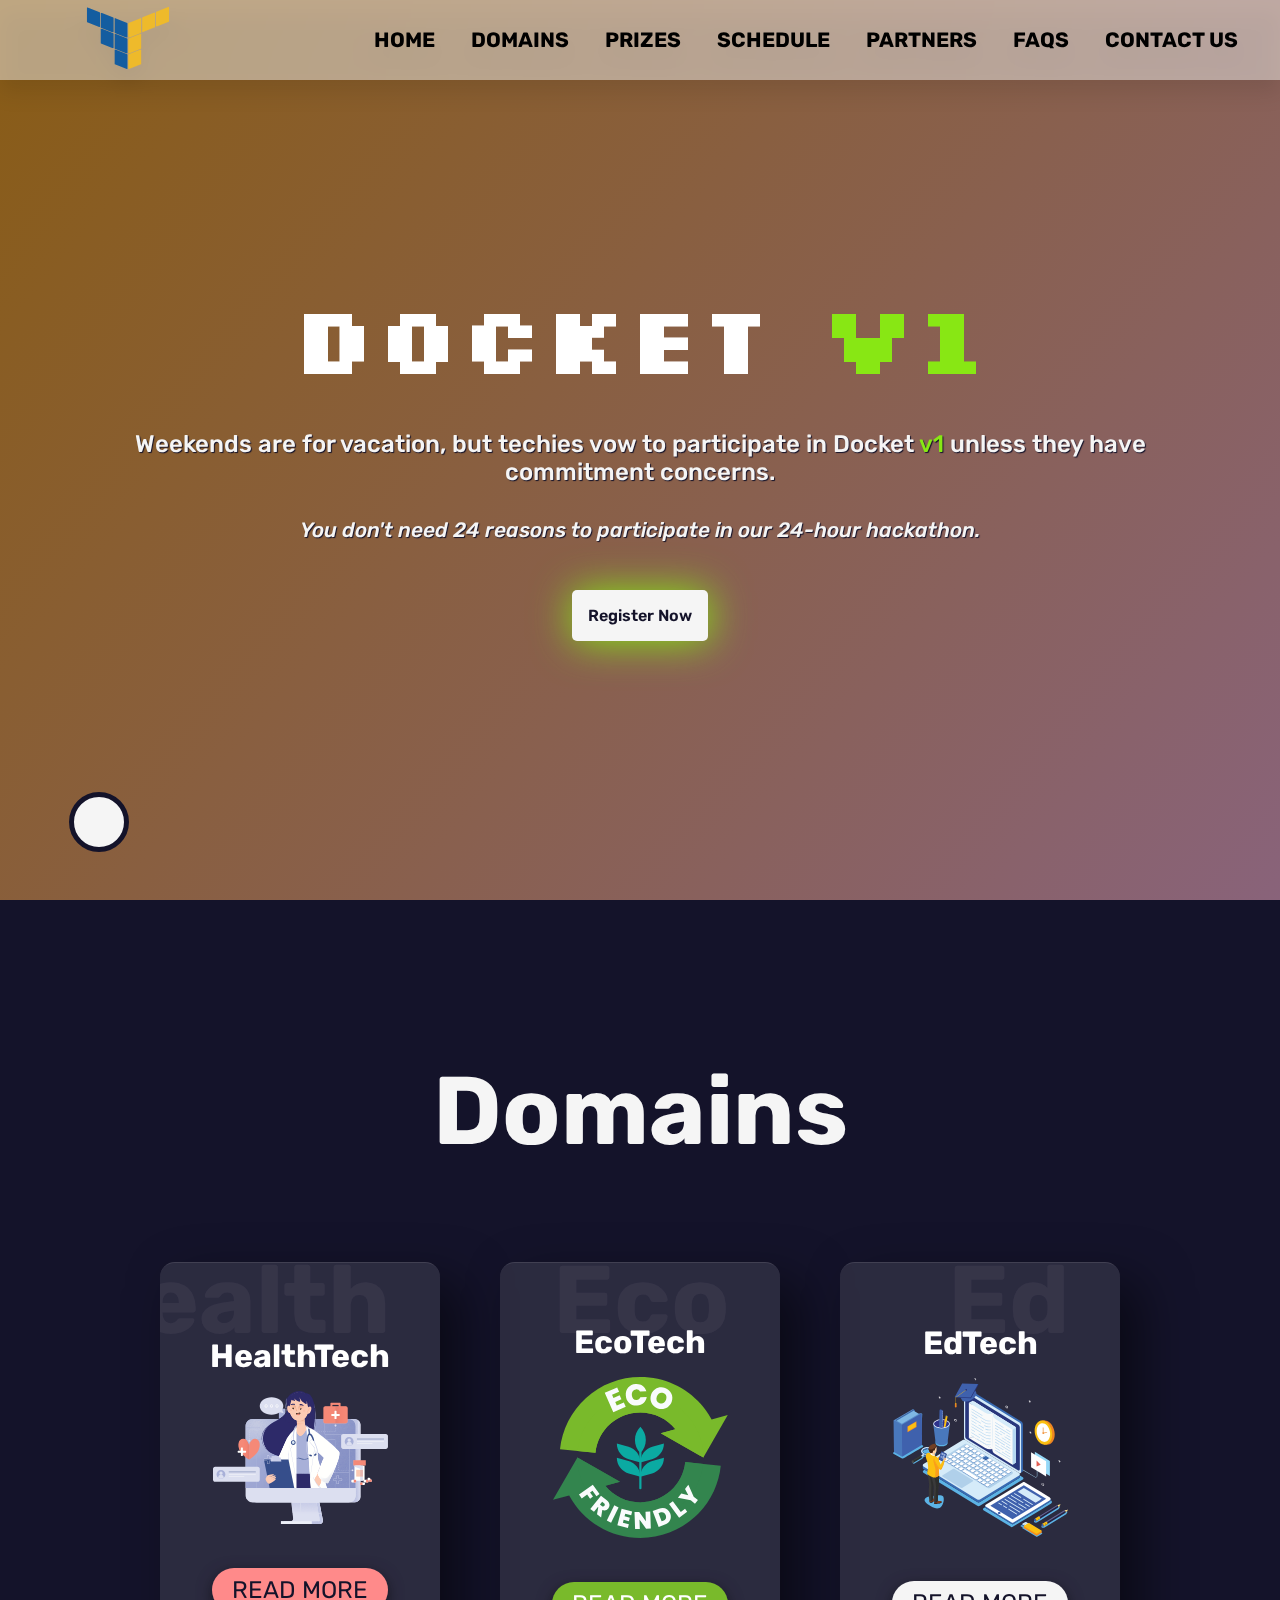
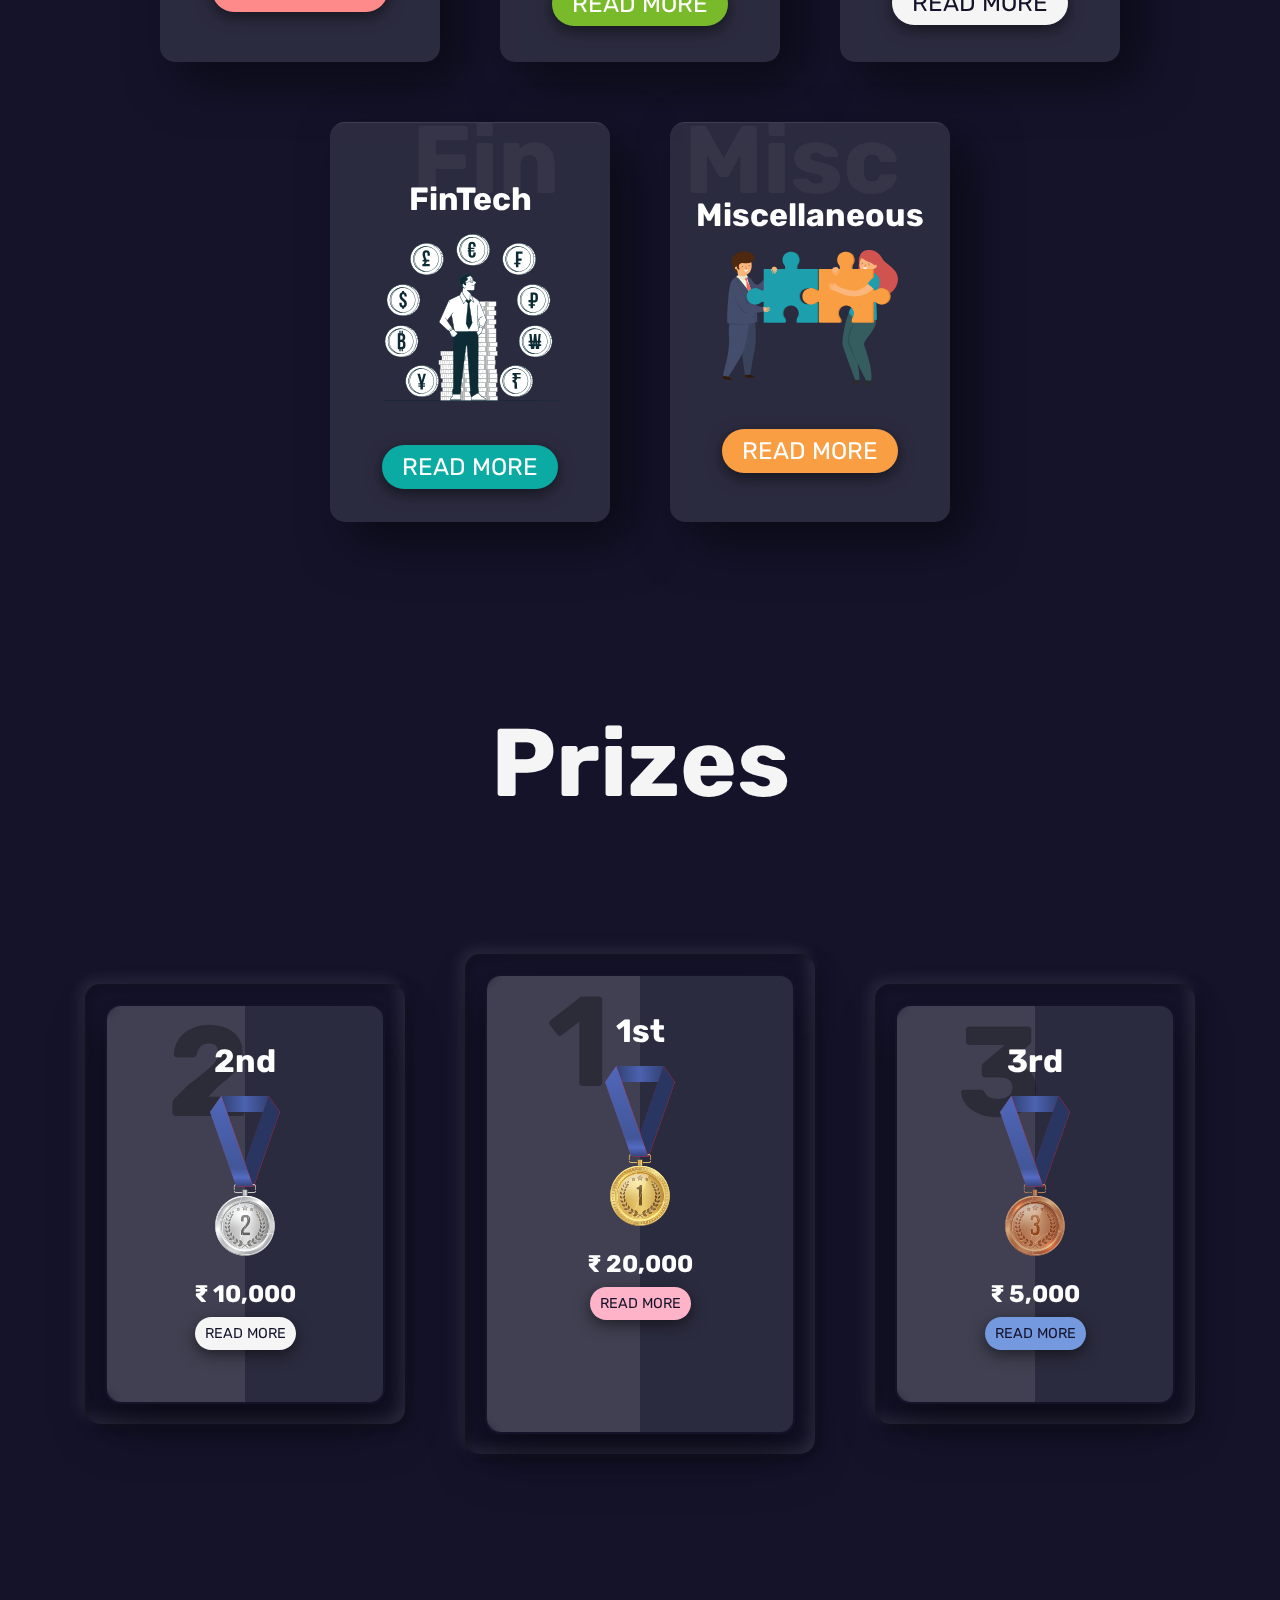
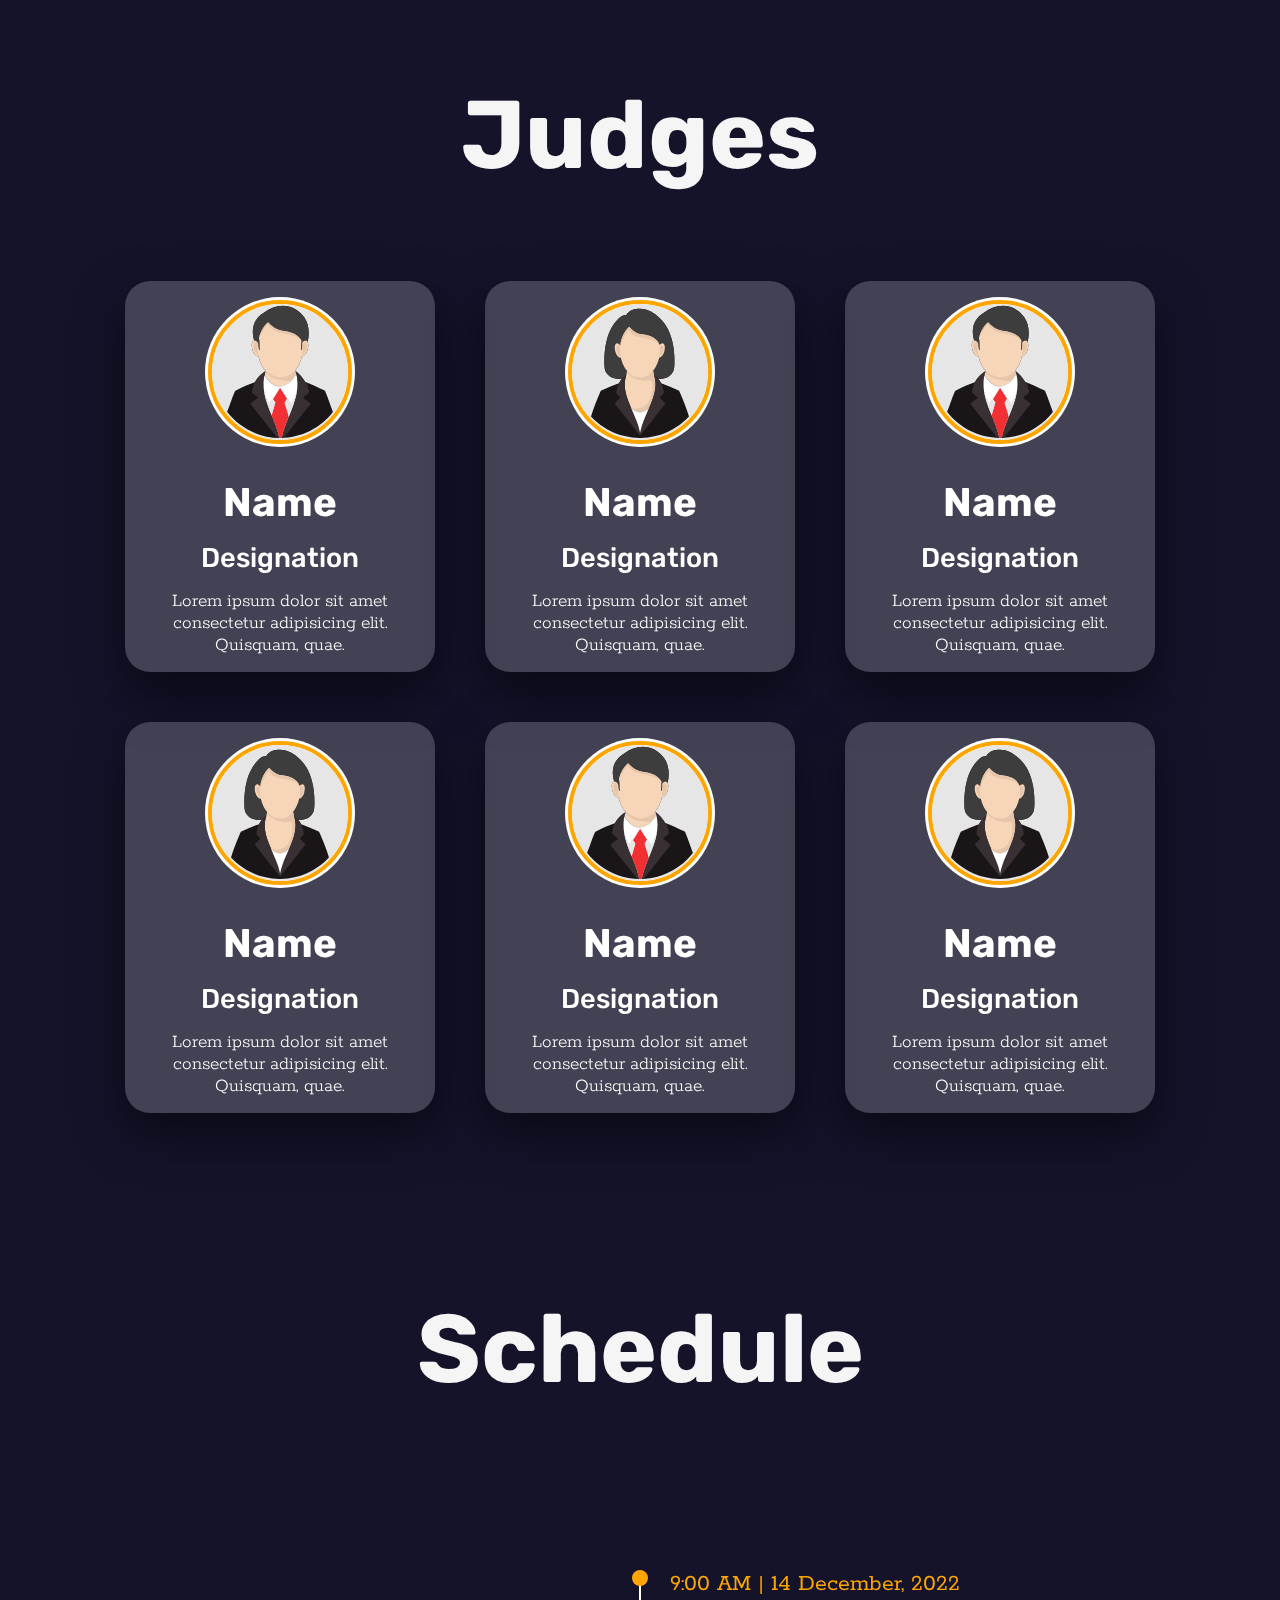
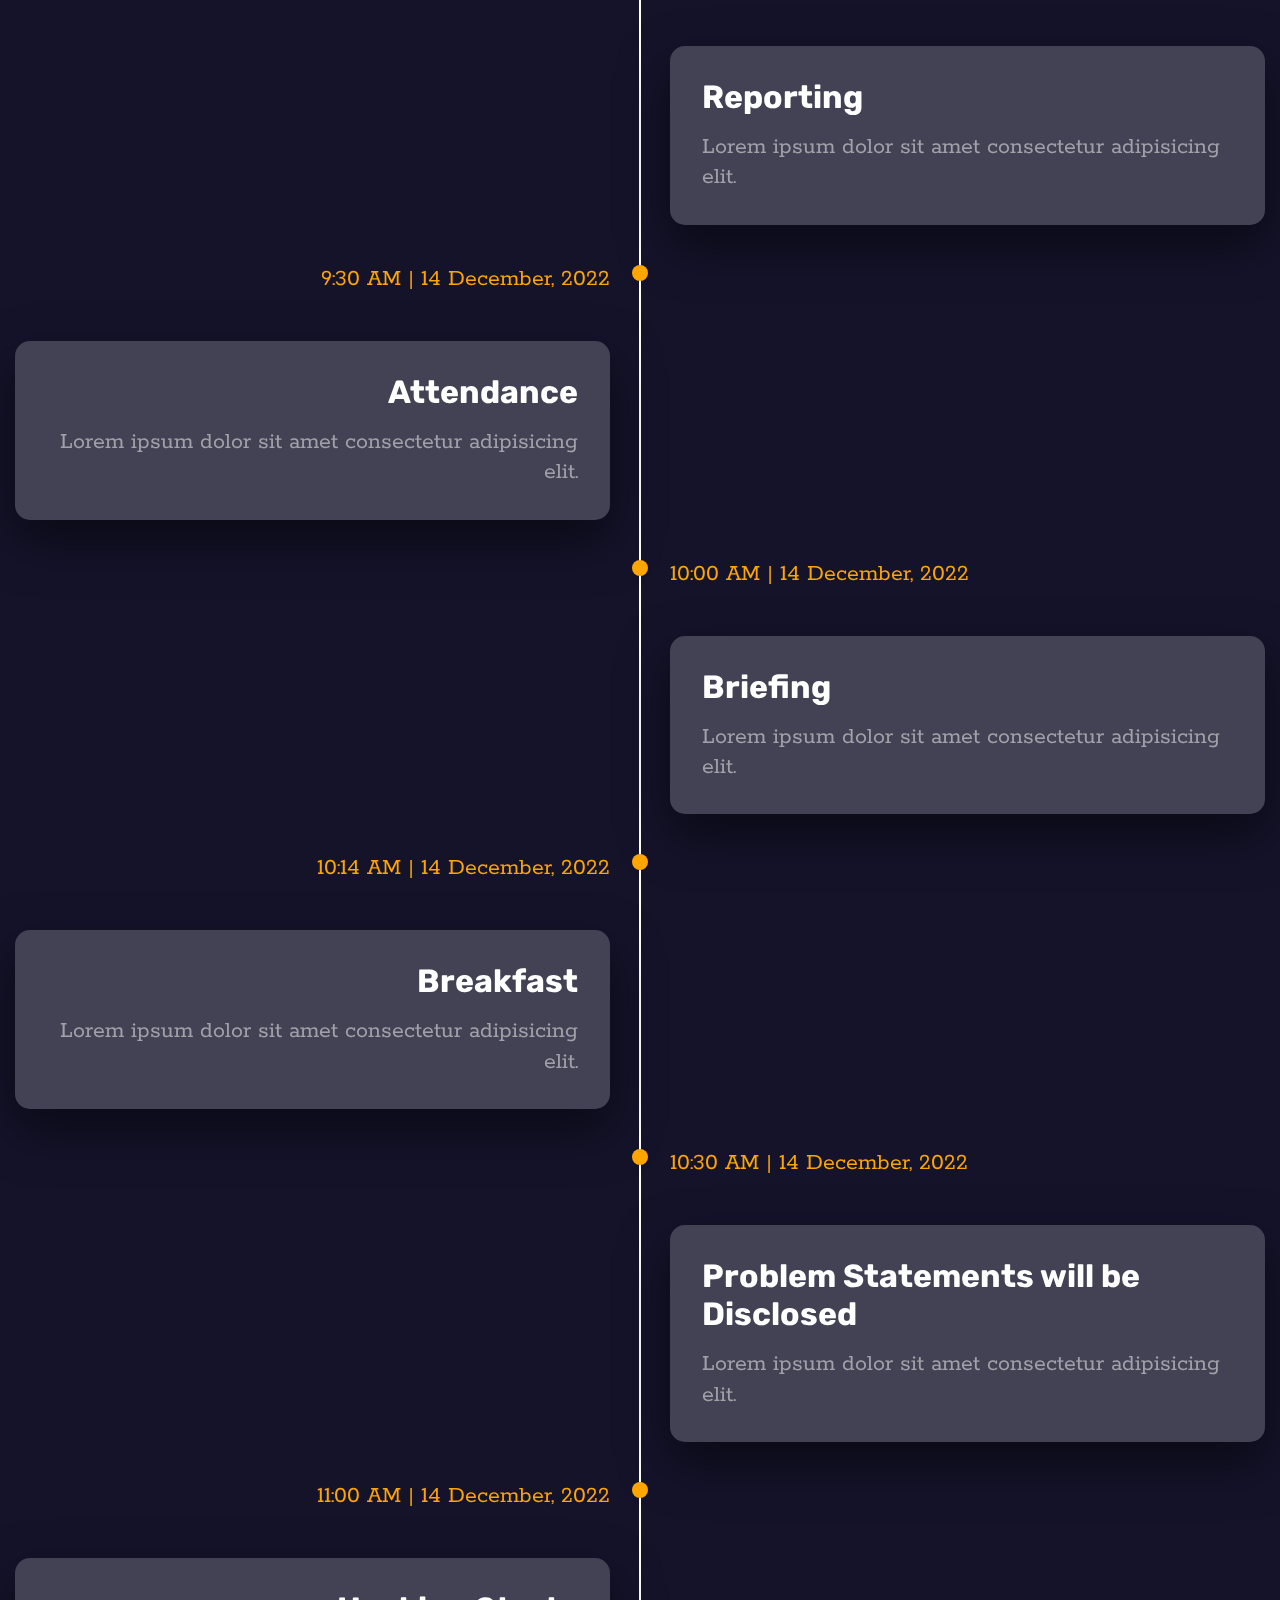
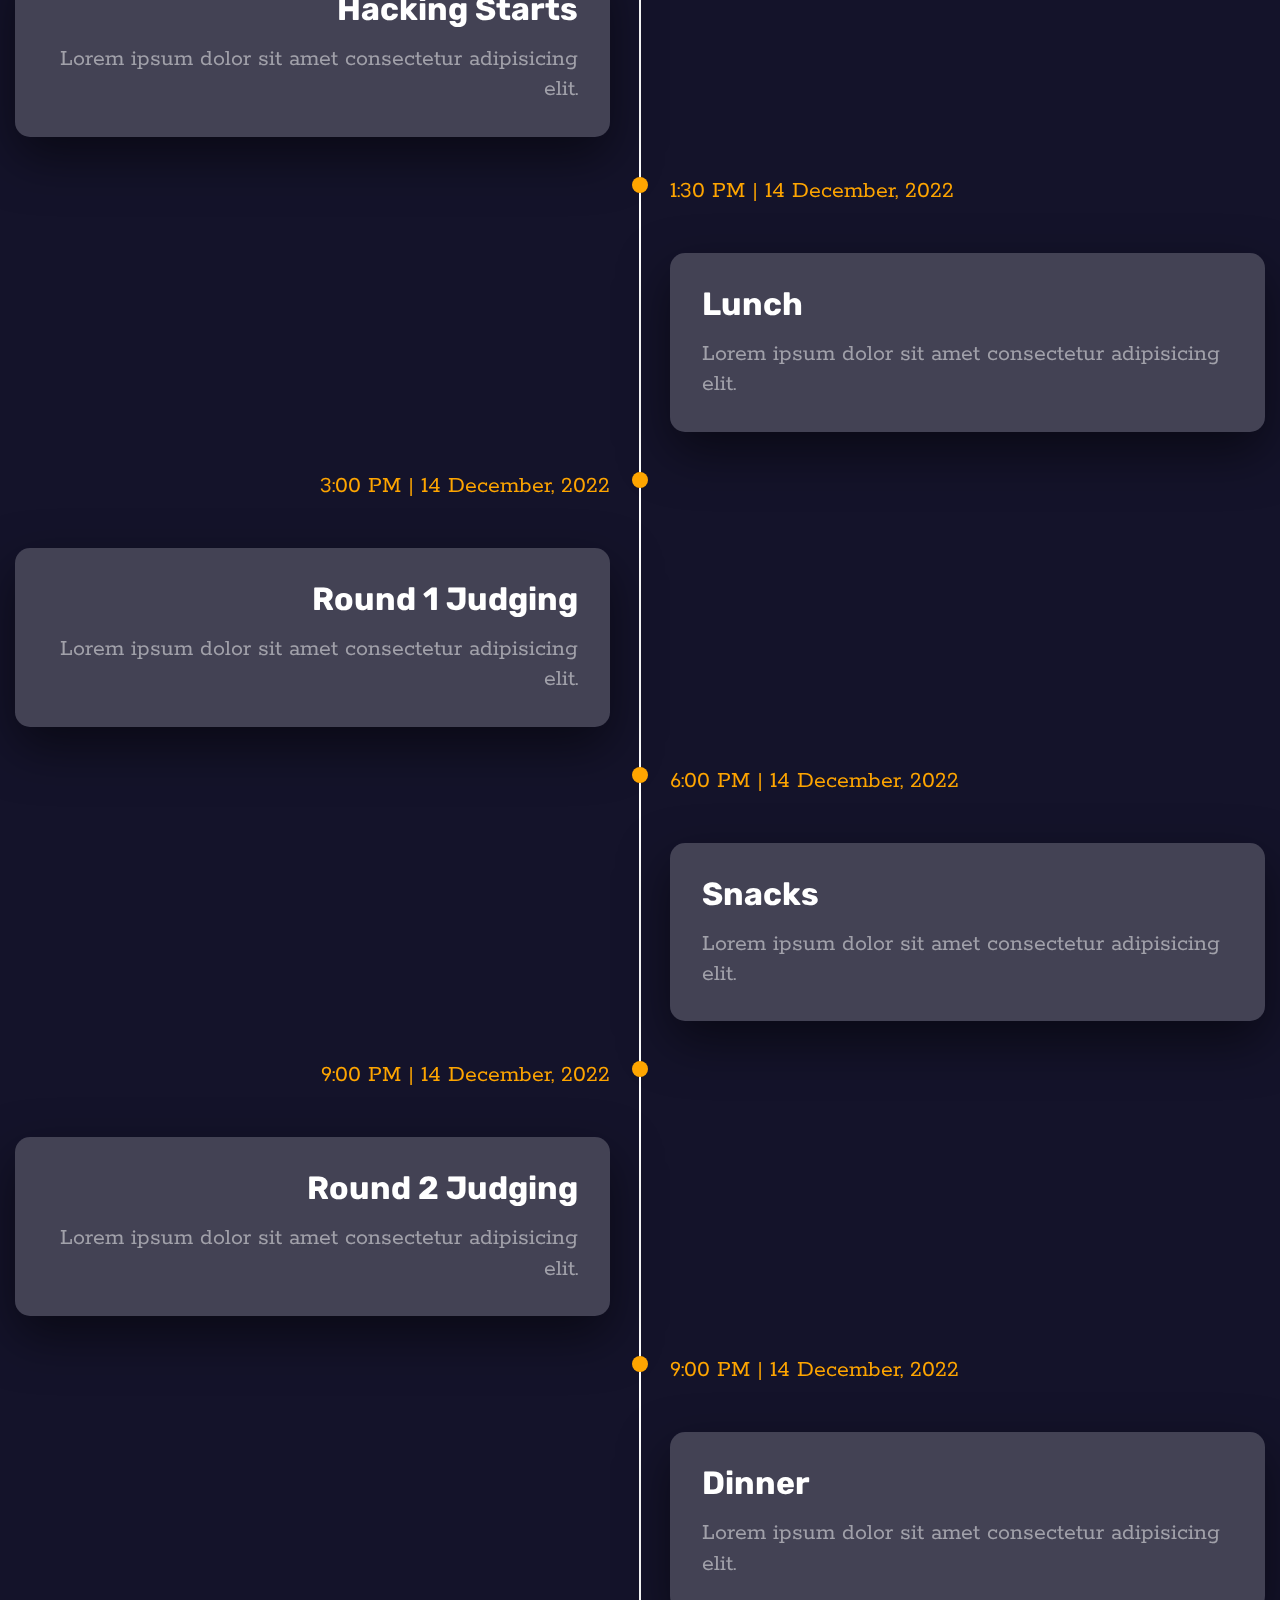
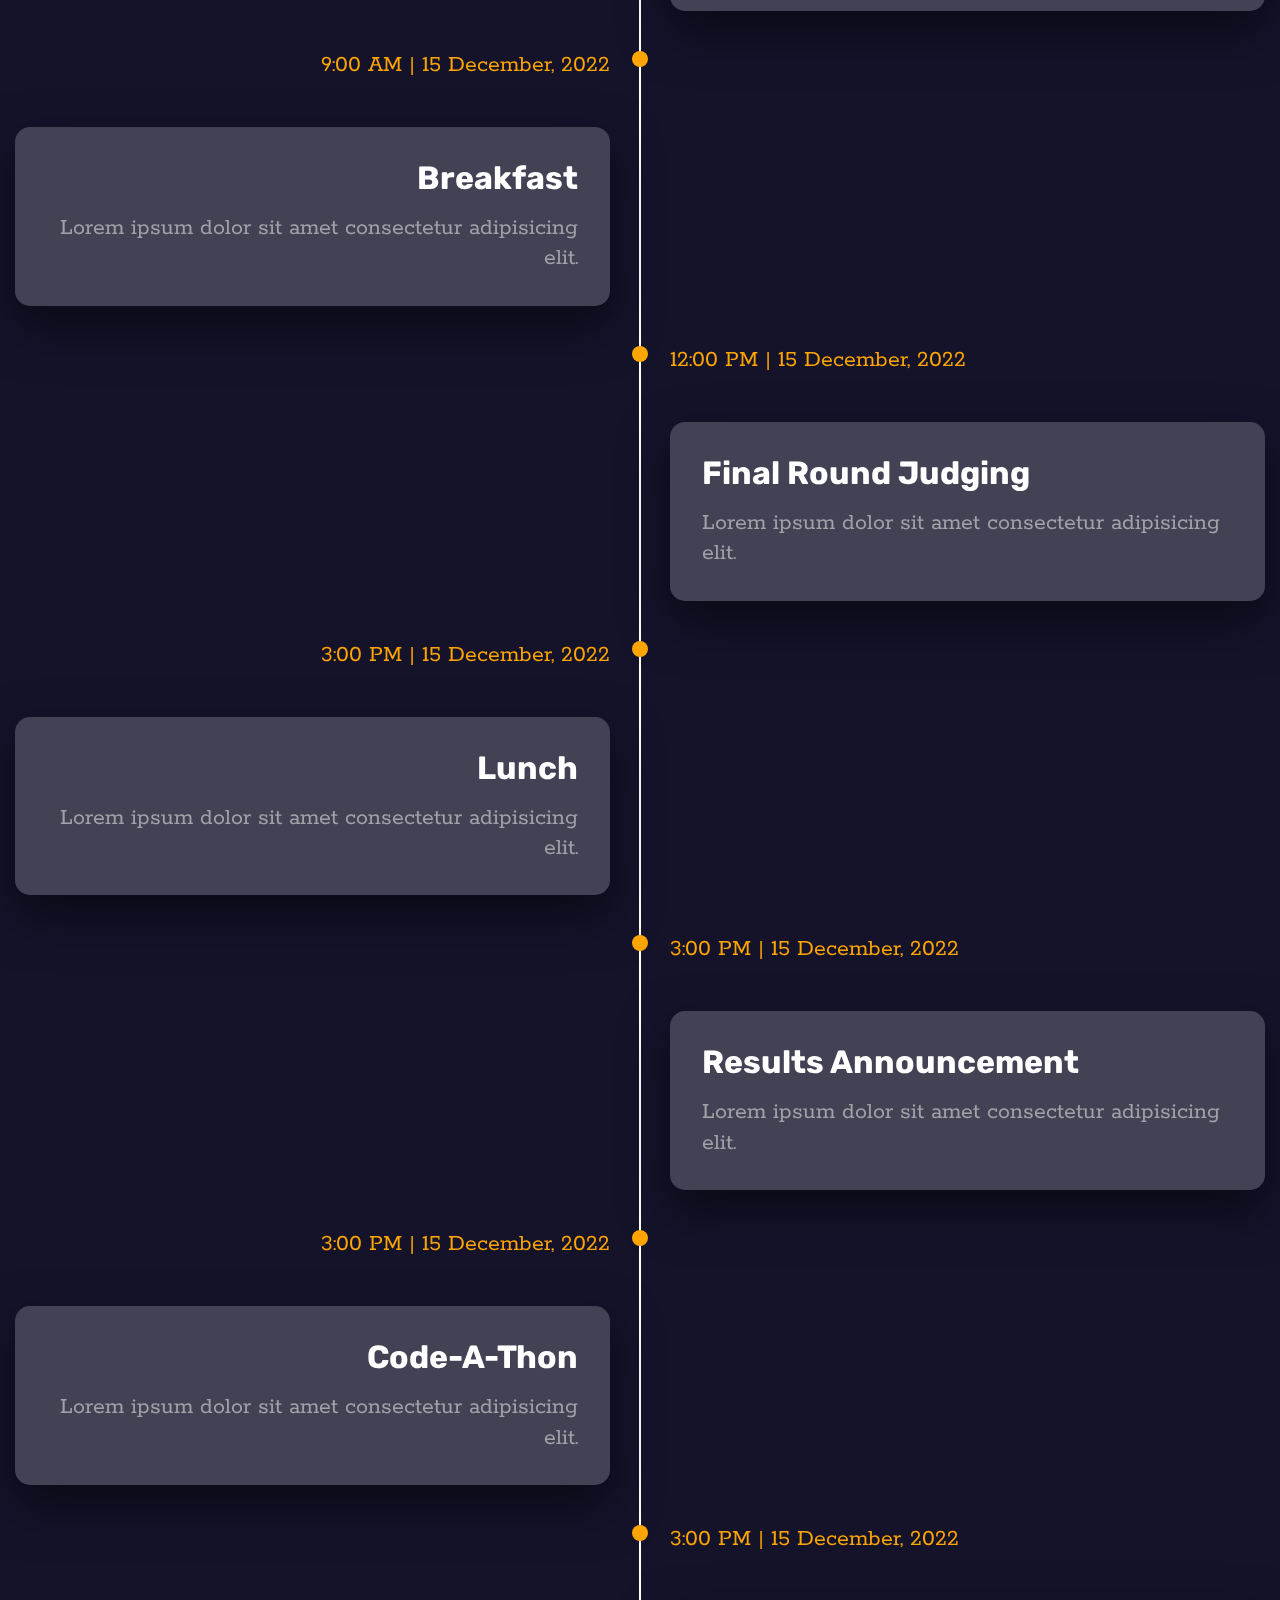
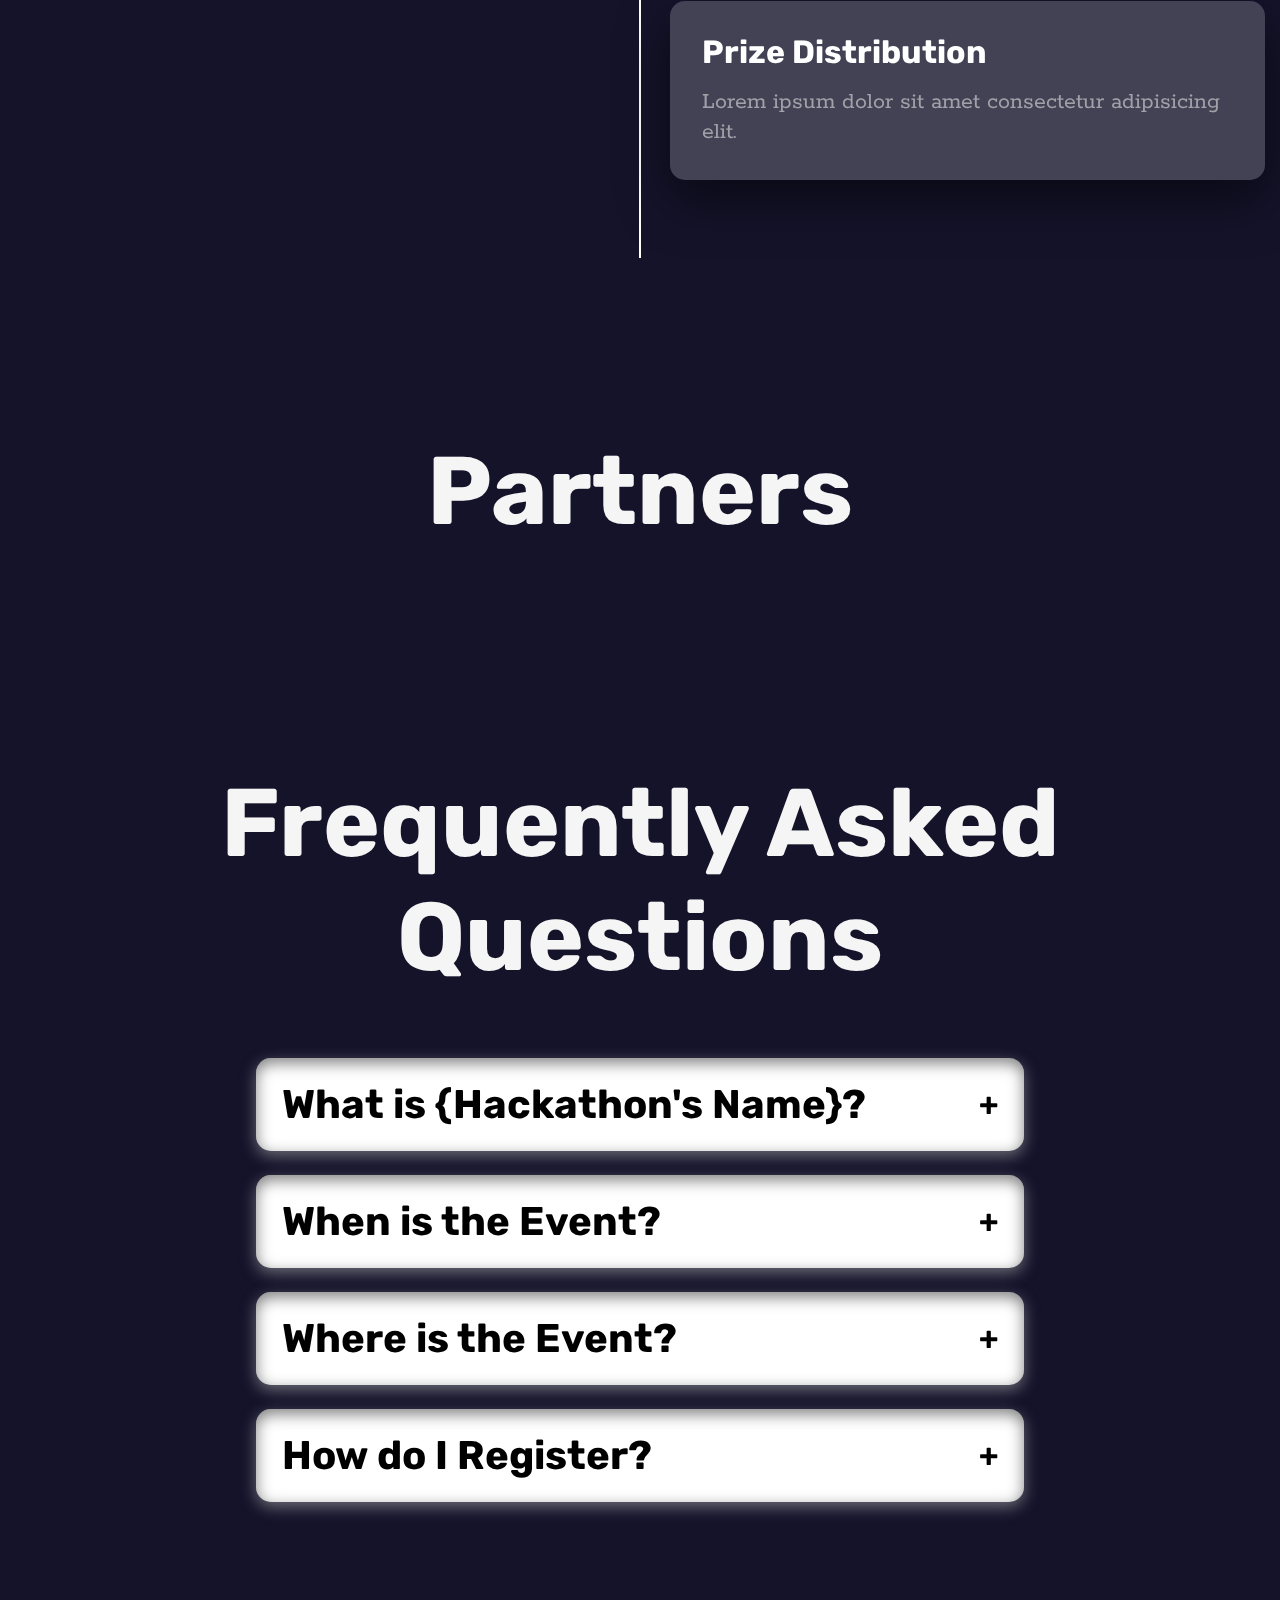
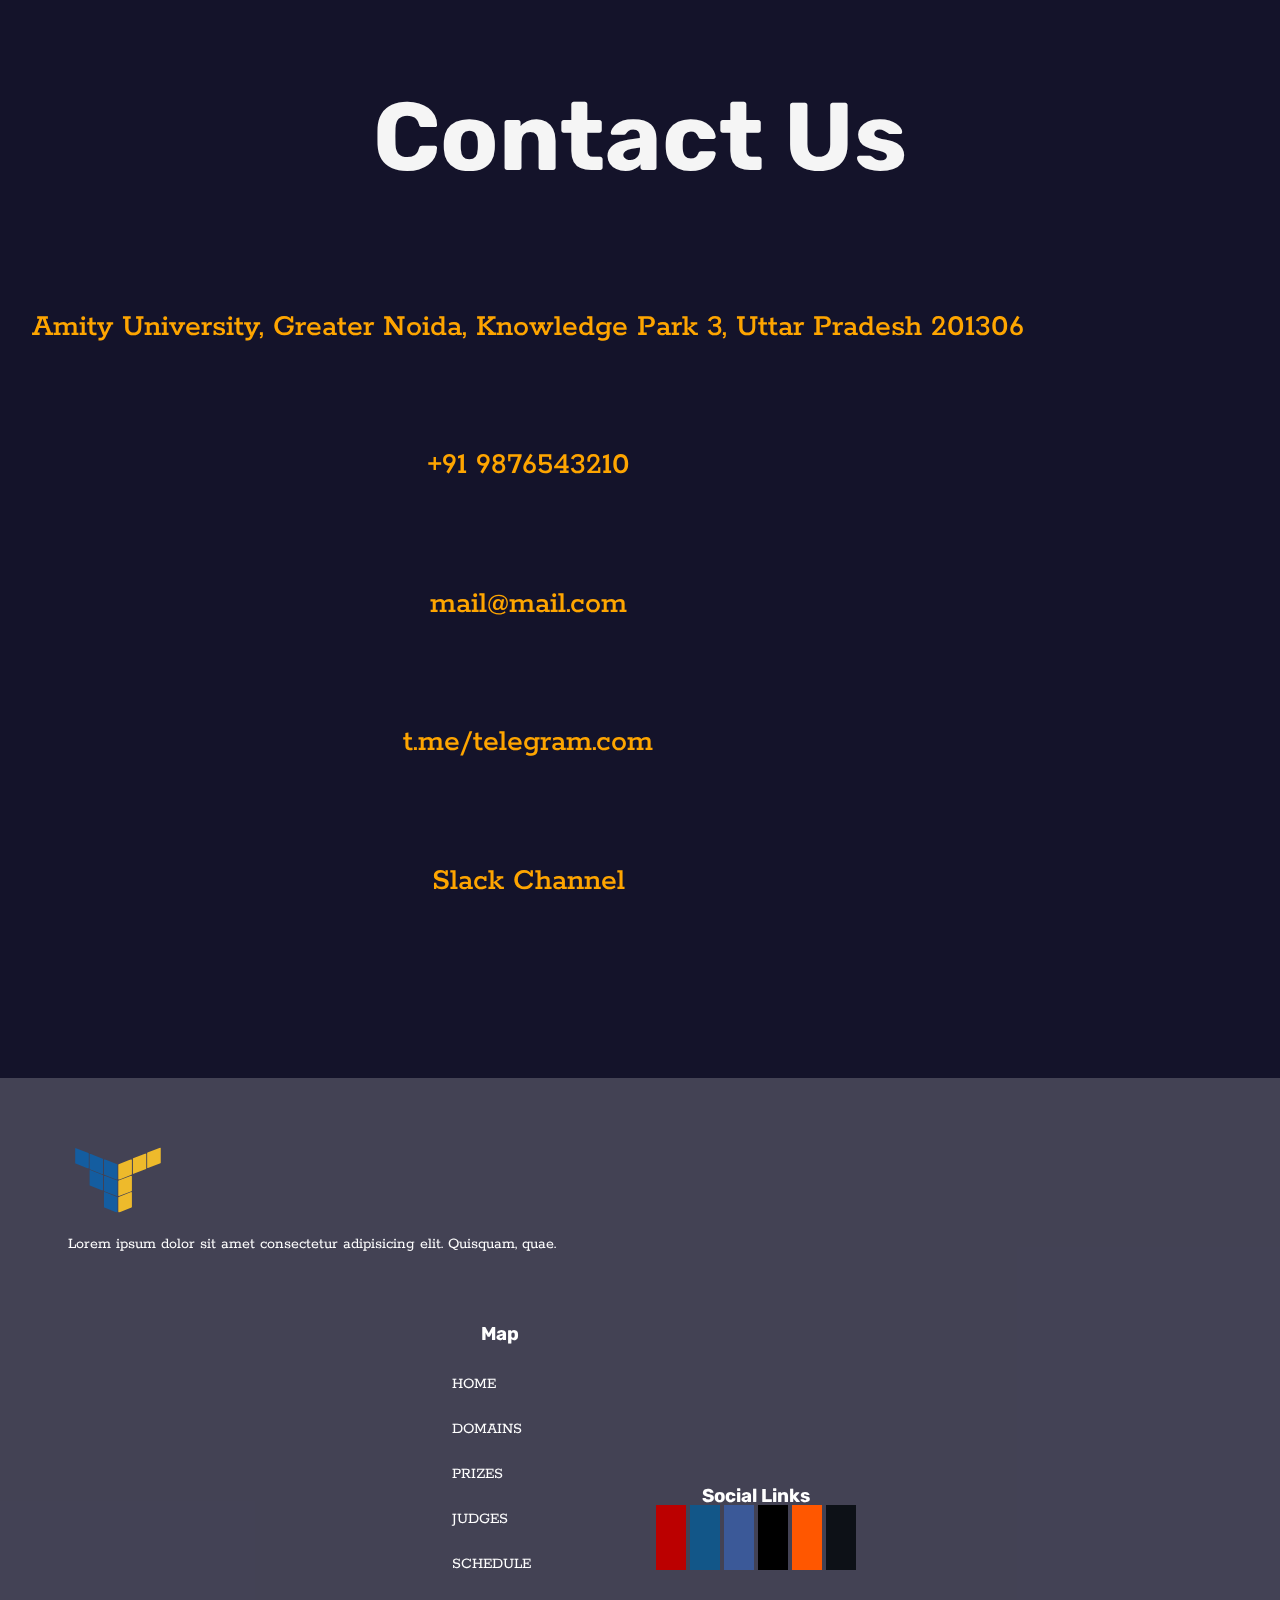
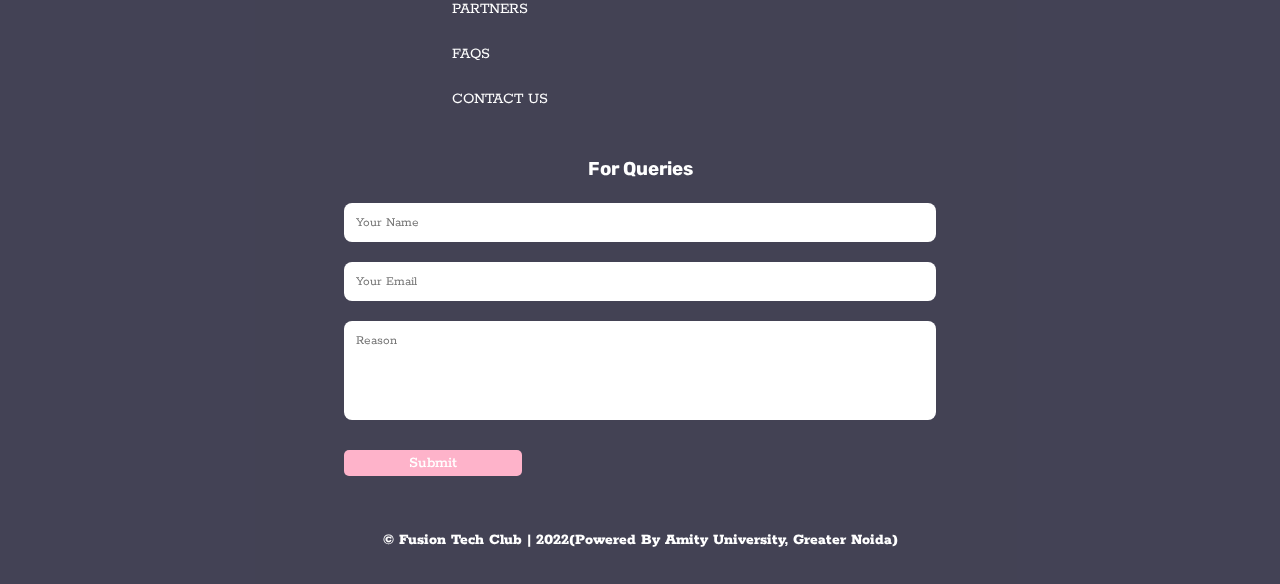
==== commit 12de66df: "Minor Bug Fixes" ====
--- a/index.html
+++ b/index.html
@@ -4,7 +4,7 @@
     <meta charset="UTF-8">
     <meta http-equiv="X-UA-Compatible" content="IE=edge">
     <meta name="viewport" content="width=device-width, initial-scale=1" />
-    <link rel="shortcut icon" href="../images/favicon.ico" type="image/x-icon">
+    <link rel="shortcut icon" href="./images/favicon.ico" type="image/x-icon">
     <title>Docket v1 | Fusion Tech Club | Amity University Greater Noida</title>
     <link rel="stylesheet" href="./stylesheet/style.css">
     <link rel="stylesheet" href="https://cdnjs.cloudflare.com/ajax/libs/font-awesome/6.2.0/css/all.min.css" integrity="sha512-xh6O/CkQoPOWDdYTDqeRdPCVd1SpvCA9XXcUnZS2FmJNp1coAFzvtCN9BmamE+4aHK8yyUHUSCcJHgXloTyT2A==" crossorigin="anonymous" referrerpolicy="no-referrer" />
@@ -17,7 +17,7 @@
             <a id="ham-icon" onclick="showSidebar()">
                 <i class="fa-solid fa-bars"></i>
             </a>
-            <a href="#section-break-hero"><img src="../images/FusionTechClub.svg" alt="Fusion Tech Club Logo"></a>
+            <a href="#section-break-hero"><img src="./images/FusionTechClub.svg" alt="Fusion Tech Club Logo"></a>
             <h1>Fusion Tech Club</h1>
         </div>
         <div class="navbar-right">
@@ -26,6 +26,7 @@
                 <li><a href="#section-break-domain">DOMAINS</a></li>
                 <li><a href="#section-break-prizes">PRIZES</a></li>
                 <li><a href="#section-break-schedule">SCHEDULE</a></li>
+                <li><a href="#section-break-partners">PARTNERS</a></li>
                 <li><a href="#section-break-faqs">FAQS</a></li>
                 <li><a href="#section-break-contact">CONTACT US</a></li>
             </ul>
@@ -59,7 +60,7 @@
     <section class="hero-section">
         <div class="video-wrapper">
             <video id="video" playsinline autoplay muted loop>
-              <source src="../images/Montage1.mp4" type="video/mp4">
+              <source src="./images/Montage1.mp4" type="video/mp4">
               Your browser does not support the video tag.
             </video>
         </div>
@@ -69,10 +70,10 @@
             <h2 class="hero-heading">Weekends are for vacation, but techies vow to participate in Docket <span class="version">v1</span> unless they have commitment concerns.</h2>
             <h3 class="hero-heading">You don't need 24 reasons to participate in our 24-hour hackathon.</h3>
             <div class="btn-area">
-                <a class="hero-btn" href="./registration.html" target="_blank">Register Now</a>
-                <a class="hero-btn" href="./problemStatements.html" target="_blank">Problem Statements</a>
-                <a class="hero-btn highlighted-btn" href="./submission.html" target="_blank">Submission</a>
-                <a class="hero-btn" href="./rules.html" target="_blank">Rules and Regulations</a>
+                <a class="hero-btn highlighted-btn" href="./registration.html" target="_blank">Register Now</a>
+                <!-- <a class="hero-btn highlighted-btn" href="./problemStatements.html" target="_blank">Problem Statements</a> -->
+                <!-- <a class="hero-btn highlighted-btn" href="./submission.html" target="_blank">Submission</a> -->
+                <!-- <a class="hero-btn highlighted-btn" href="./rules.html" target="_blank">Rules and Regulations</a> -->
             </div>
             <div class="scroll-area">
                 <a class="scroll-button" href="#section-break-domain">
@@ -104,40 +105,40 @@
                     <div class="domain-content">
                         <h2>Health</h2>
                         <h3>HealthTech</h3>
-                        <img src="../images/healthtech.svg" alt="">
-                        <a href="#" target="_blank">READ MORE</a>
+                        <img src="./images/healthtech.svg" alt="">
+                        <a href="./problemStatements.html#healthtech" target="_blank">READ MORE</a>
                     </div>
                 </div>
                 <div class="domain-card">
                     <div class="domain-content">
                         <h2>Eco</h2>
                         <h3>EcoTech</h3>
-                        <img src="../images/ecotech.svg" alt="">
-                        <a href="#" target="_blank">READ MORE</a>
+                        <img src="./images/ecotech.svg" alt="">
+                        <a href="./problemStatements.html#ecotech" target="_blank">READ MORE</a>
                     </div>
                 </div>
                 <div class="domain-card">
                     <div class="domain-content">
                         <h2>Ed</h2>
                         <h3>EdTech</h3>
-                        <img src="../images/edtech.svg" alt="">
-                        <a href="#" target="_blank">READ MORE</a>
+                        <img src="./images/edtech.svg" alt="">
+                        <a href="./problemStatements.html#edtech" target="_blank">READ MORE</a>
                     </div>
                 </div>
                 <div class="domain-card">
                     <div class="domain-content">
                         <h2>Fin</h2>
                         <h3>FinTech</h3>
-                        <img src="../images/fintech.svg" alt="">
-                        <a href="#" target="_blank">READ MORE</a>
+                        <img src="./images/fintech.svg" alt="">
+                        <a href="./problemStatements.html#fintech" target="_blank">READ MORE</a>
                     </div>
                 </div>
                 <div class="domain-card">
                     <div class="domain-content">
                         <h2>Misc</h2>
                         <h3>Miscellaneous</h3>
-                        <img src="../images/misc.svg" alt="">
-                        <a href="#" target="_blank">READ MORE</a>
+                        <img src="./images/misc.svg" alt="">
+                        <a href="./problemStatements.html#misc" target="_blank">READ MORE</a>
                     </div>
                 </div>
             </div>
@@ -171,9 +172,9 @@
                         <div class="prize-content">
                             <h2>2</h2>
                             <h3>2nd</h3>
-                            <img src="../images/2ndMedal.svg" alt="">
+                            <img src="./images/2ndMedal.svg" alt="">
                             <h4>₹ 10,000</h4>
-                            <a href="#" target="_blank">READ MORE</a>
+                            <a href="./rules.html#prizes" target="_blank">READ MORE</a>
                         </div>
                     </div>
                 </div>
@@ -182,9 +183,9 @@
                         <div class="prize-content">
                             <h2>1</h2>
                             <h3>1st</h3>
-                            <img src="../images/1stMedal.svg" alt="">
+                            <img src="./images/1stMedal.svg" alt="">
                             <h4>₹ 20,000</h4>
-                            <a href="#" target="_blank">READ MORE</a>
+                            <a href="./rules.html#prizes" target="_blank">READ MORE</a>
                         </div>
                     </div>
                 </div>
@@ -193,9 +194,9 @@
                         <div class="prize-content">
                             <h2>3</h2>
                             <h3>3rd</h3>
-                            <img src="../images/3rdMedal.svg" alt="">
+                            <img src="./images/3rdMedal.svg" alt="">
                             <h4>₹ 5,000</h4>
-                            <a href="#" target="_blank">READ MORE</a>
+                            <a href="./rules.html#prizes" target="_blank">READ MORE</a>
                         </div>
                     </div>
                 </div>
@@ -227,7 +228,7 @@
                             <div class="judges-image-content">
                                 <span class="judges-overlay"></span>
                                 <div class="judges-card-image">
-                                    <img src="../images/profile-placeholder-male.svg" alt="" class="judges-card-img">
+                                    <img src="./images/profile-placeholder-male.svg" alt="" class="judges-card-img">
                                 </div>
                             </div>
                             <div class="judges-card-content">
@@ -240,7 +241,7 @@
                             <div class="judges-image-content">
                                 <span class="judges-overlay"></span>
                                 <div class="judges-card-image">
-                                    <img src="../images/profile-placeholder-female.svg" alt="" class="judges-card-img">
+                                    <img src="./images/profile-placeholder-female.svg" alt="" class="judges-card-img">
                                 </div>
                             </div>
                             <div class="judges-card-content">
@@ -253,7 +254,7 @@
                             <div class="judges-image-content">
                                 <span class="judges-overlay"></span>
                                 <div class="judges-card-image">
-                                    <img src="../images/profile-placeholder-male.svg" alt="" class="judges-card-img">
+                                    <img src="./images/profile-placeholder-male.svg" alt="" class="judges-card-img">
                                 </div>
                             </div>
                             <div class="judges-card-content">
@@ -266,7 +267,7 @@
                             <div class="judges-image-content">
                                 <span class="judges-overlay"></span>
                                 <div class="judges-card-image">
-                                    <img src="../images/profile-placeholder-female.svg" alt="" class="judges-card-img">
+                                    <img src="./images/profile-placeholder-female.svg" alt="" class="judges-card-img">
                                 </div>
                             </div>
                             <div class="judges-card-content">
@@ -279,7 +280,7 @@
                             <div class="judges-image-content">
                                 <span class="judges-overlay"></span>
                                 <div class="judges-card-image">
-                                    <img src="../images/profile-placeholder-male.svg" alt="" class="judges-card-img">
+                                    <img src="./images/profile-placeholder-male.svg" alt="" class="judges-card-img">
                                 </div>
                             </div>
                             <div class="judges-card-content">
@@ -292,7 +293,7 @@
                             <div class="judges-image-content">
                                 <span class="judges-overlay"></span>
                                 <div class="judges-card-image">
-                                    <img src="../images/profile-placeholder-female.svg" alt="" class="judges-card-img">
+                                    <img src="./images/profile-placeholder-female.svg" alt="" class="judges-card-img">
                                 </div>
                             </div>
                             <div class="judges-card-content">
@@ -663,7 +664,7 @@
 
         <!-- Footer Head -->
         <div class="footer-top">
-            <img src="../images/FusionTechClub.svg" alt="text-logo">
+            <img src="./images/FusionTechClub.svg" alt="text-logo">
             <p>
                 Lorem ipsum dolor sit amet consectetur adipisicing elit. Quisquam, quae.
             </p>
@@ -743,5 +744,5 @@
     <!-- ---------------------------------- Footer ---------------------------------- -->
     
 </body>
-<script src="../javaScript/app.js"></script>
+<script src="./javaScript/app.js"></script>
 </html>--- a/stylesheet/style.css
+++ b/stylesheet/style.css
@@ -19,6 +19,17 @@
     --dark-text: #14132a;
 }
 
+::-moz-selection
+{
+    color: #14132a;
+    background: #f99e42;
+}
+  
+::selection
+{
+    color: #14132a;
+    background: #f99e42;
+}
 
 
 
@@ -101,6 +112,11 @@
     background: #fff;
 }
 
+.seperator
+{
+    width: 100%;
+    height: 5rem;
+}
 
 
 
@@ -303,6 +319,8 @@
 
     nav .navbar-left h1
     {
+        font-size: 1.5rem;
+        color: #000000;
         display: inline;
     }
     nav .navbar-left #ham-icon {
@@ -552,8 +570,8 @@
 
 
 .hero-section .content .hero-heading{
-    color: var(--dark-text);
-    text-shadow: 1px 1px 1px white;
+    color: #f5f5f5;
+    text-shadow: 1px 1px 1px var(--dark-text);
     padding: 0px 4em;
 }
 
@@ -669,6 +687,11 @@
         font-weight: 500;
         margin-bottom: 4rem;
         font-style: italic;
+    }
+
+    .scroll-area
+    {
+        display: none;
     }
 
 }
@@ -698,13 +721,14 @@
 
 @media (max-width: 680px) {
     .hero-section .content .hero-heading{
-        color: var(--dark-text);
-        text-shadow: 1px 1px 1px white;
+        color: #f5f5f5;
+        text-shadow: 1px 1px 1px var(--dark-text);
         padding: 0px 2em;
     }
 
     .hero-section .content h1 {
-        font-size: 4rem;    
+        font-size: 3rem;
+        margin: 1rem 0;
     }
 
     .hero-section .content h2
@@ -1803,9 +1827,9 @@
     font-family: 'Rubik', sans-serif;
     font-weight: 900;
 }
-.rules-content .line
-{
-    margin-bottom: 3rem;
+.line
+{
+    margin: 3rem 0;
     border-bottom: #fff 1px solid;
     display: flex;
     justify-content: center;
@@ -1863,4 +1887,385 @@
 strong
 {
     font-weight: 650;
-}+}
+@media (max-width: 870px)
+{
+    .rules-content
+    {
+        margin: 1rem;
+    }
+    .rules-content h1
+    {
+        font-size: 2.5rem;
+    }
+    .rules-content h1 .name
+    {
+        font-size: 3.4rem;
+    }
+
+    .rules-content h2
+    {
+        font-size: 2.5rem;
+    }
+    .rules-content h3
+    {
+        font-size: 2rem;
+    }
+    .rules-content p,
+    .rules-content ul li
+    {
+        font-size: 1rem;
+        text-align: justify;
+    }
+}
+
+
+
+
+
+
+/* Submission Page */
+
+.submission-content
+{
+    display: flex;
+    flex-direction: column;
+    justify-content: center;
+    align-items: center;
+    margin: 7rem 0 0 0;
+}
+.submission-content form
+{
+    display: flex;
+    flex-direction: column;
+    justify-content: center;
+    align-items: center;
+    padding: 0 2rem;
+    width:100%;
+}
+
+.submission-content form .name
+{
+    color: #fff;
+    font-family: 'Silkscreen', sans-serif;
+    font-size: 7rem;
+}
+
+.submission-content form h1
+{
+    color: #feb3c9;
+    font-size: 4rem;
+    margin-bottom: 2rem;
+    font-family: 'Rubik', sans-serif;
+    font-weight: 900;
+    text-align: center;
+}
+
+.submission-content form h2
+{
+    color: #1d9fad;
+    text-shadow: 1px 1px 1px #f5f5f5;
+    text-align: center;
+    font-size: 3.4rem;
+    font-weight: 700;
+}
+
+
+.submission-content form .sub-form
+{
+    display: flex;
+    justify-content: center;
+    align-items: center;
+    width: 100%;
+    gap: 1.5rem;
+}
+
+
+.submission-content form label
+{
+    font-size: 1.4rem;
+    font-family: 'Rubik', sans-serif;
+    font-weight: 500;
+    text-align: left;
+}
+
+.submission-content form input, .submission-content form textarea
+{
+    padding: 12px;
+    border: none;
+    border-radius: 8px;
+    margin: 10px 0px;
+    resize: none;
+    width: 100%;
+    font-family: 'Rokkitt', sans-serif;
+    font-size: 1.4rem;
+    outline: none;
+}
+
+.submission-content form button
+{
+    width: 40%;
+}
+
+@media screen and (max-width: 600px) {
+    .submission-content form .sub-form
+    {
+        flex-direction: column;
+        gap: 0;
+        
+    }
+    
+    .submission-content form label
+    {
+        font-size: 1rem;
+        font-family: 'Rubik', sans-serif;
+    }
+    .submission-content form input,
+    .submission-content form textarea
+    {
+        font-size: 1rem;
+    }
+
+    .submission-content form .name
+    {
+        font-size: 3.4rem;
+    }
+
+    .submission-content form h1
+    {
+
+        font-size: 2.5rem;
+    }
+    
+}
+
+
+/* Registration Page */
+
+.registration-content
+{
+    display: flex;
+    flex-direction: column;
+    justify-content: center;
+    align-items: center;
+    margin: 5rem 0 0 0;
+}
+.registration-content form
+{
+    display: flex;
+    flex-direction: column;
+    padding: 0 2rem;
+    width:100%;
+}
+.registration-content form .name
+{
+    color: #fff;
+    font-family: 'Silkscreen', sans-serif;
+    font-size: 7rem;
+}
+.registration-content form h1
+{
+    font-size: 4rem;
+    font-family: 'Rubik', sans-serif;
+    font-weight: 900;
+    margin: 2rem 0;
+    text-align: center;
+    color: #feb3ca;
+}
+
+.registration-content form h2
+{
+    font-size: 3rem;
+    font-family: 'Rubik', sans-serif;
+    font-weight: 700;
+    text-align: center;
+    margin: 2rem 0;
+    color: #fea500;
+}
+.registration-content form h3
+{
+    font-size: 1.8rem;
+    font-family: 'Rubik', sans-serif;
+    font-weight: 700;
+    margin: 2rem 0;
+    color: #88e714;
+}
+
+.registration-content form .team-info,
+.registration-content form .off-info
+{
+    display: flex;
+    justify-content: center;
+    align-items: center;
+    width: 100%;
+    gap: 1.5rem;
+}
+
+.submit-btn-area
+{
+    display: flex;
+    justify-content: center;
+    align-items: center;
+    width: 100%;
+    margin: 2rem 0;
+}
+
+
+.registration-content form label
+{
+    font-size: 1.4rem;
+    font-family: 'Rubik', sans-serif;
+    font-weight: 500;
+    text-align: left;
+}
+
+.registration-content form input, .registration-content form textarea
+{
+    padding: 12px;
+    border: none;
+    border-radius: 8px;
+    margin: 10px 0px;
+    resize: none;
+    width: 100%;
+    font-family: 'Rokkitt', sans-serif;
+    font-size: 1.4rem;
+    outline: none;
+}
+
+.registration-content form button
+{
+    width: 40%;
+}
+
+@media screen and (max-width: 600px)
+{
+    .registration-content form .reg-form
+    {
+        flex-direction: column;
+        gap: 0;
+        
+    }
+    
+    .registration-content form label
+    {
+        font-size: 1rem;
+    }
+    .registration-content form input,
+    .registration-content form textarea
+    {
+        font-size: 1rem;
+    }
+
+    .registration-content form .team-info,
+    .registration-content form .off-info
+    {
+        flex-direction: column;
+        gap: 0;
+    }
+
+    .registration-content form .name
+    {
+        font-size: 3.4rem;
+    }
+    .registration-content form h1
+    {
+        font-size: 2.5rem;
+    }
+
+    .registration-content form h2
+    {
+        font-size: 2rem;
+    }
+    .registration-content form h3
+    {
+        font-size: 1.8rem;
+    }
+    
+}
+
+
+
+/* Problem Statement Page */
+
+.prob-statement
+{
+    margin: 7rem 3rem;
+    display: flex;
+    flex-direction: column;
+    justify-content: center;
+    align-items: center;
+}
+
+.prob-statement h1
+{
+    font-size: 4rem;
+    font-family: 'Rubik', sans-serif;
+    font-weight: 900;
+    margin: 2rem 0;
+    text-align: center;
+    color: #feb3ca;
+}
+
+
+.prob-statement h1 .name
+{
+    color: #fff;
+    font-family: 'Silkscreen', sans-serif;
+    font-size: 9rem;
+    text-align: center;
+}
+
+.prob-statement h2
+{
+    font-size: 3rem;
+    font-family: 'Rubik', sans-serif;
+    font-weight: 700;
+    text-align: center;
+    margin: 2rem 0;
+    color: #fea500;
+}
+
+.prob-statement h3
+{
+    font-size: 1.8rem;
+    font-family: 'Rubik', sans-serif;
+    font-weight: 700;
+    margin: 2rem 0;
+    color: #88e714;
+}
+
+.prob-statement p,
+.prob-statement ol li
+{
+    font-size: 1.4rem;
+    font-family: 'Rubik', sans-serif;
+    font-weight: 500;
+    text-align: left;
+    margin: 2rem 0;
+}
+
+@media screen and (max-width: 600px)
+{
+    .prob-statement h1 .name
+    {
+        font-size: 3.4rem;
+    }
+    .prob-statement h1
+    {
+        font-size: 2.5rem;
+    }
+    .prob-statement h2
+    {
+        font-size: 2rem;
+    }
+    .prob-statement h3
+    {
+        font-size: 1.8rem;
+    }
+    .prob-statement p,
+    .prob-statement ol li
+    {
+        font-size: 1rem;
+    }
+    
+}
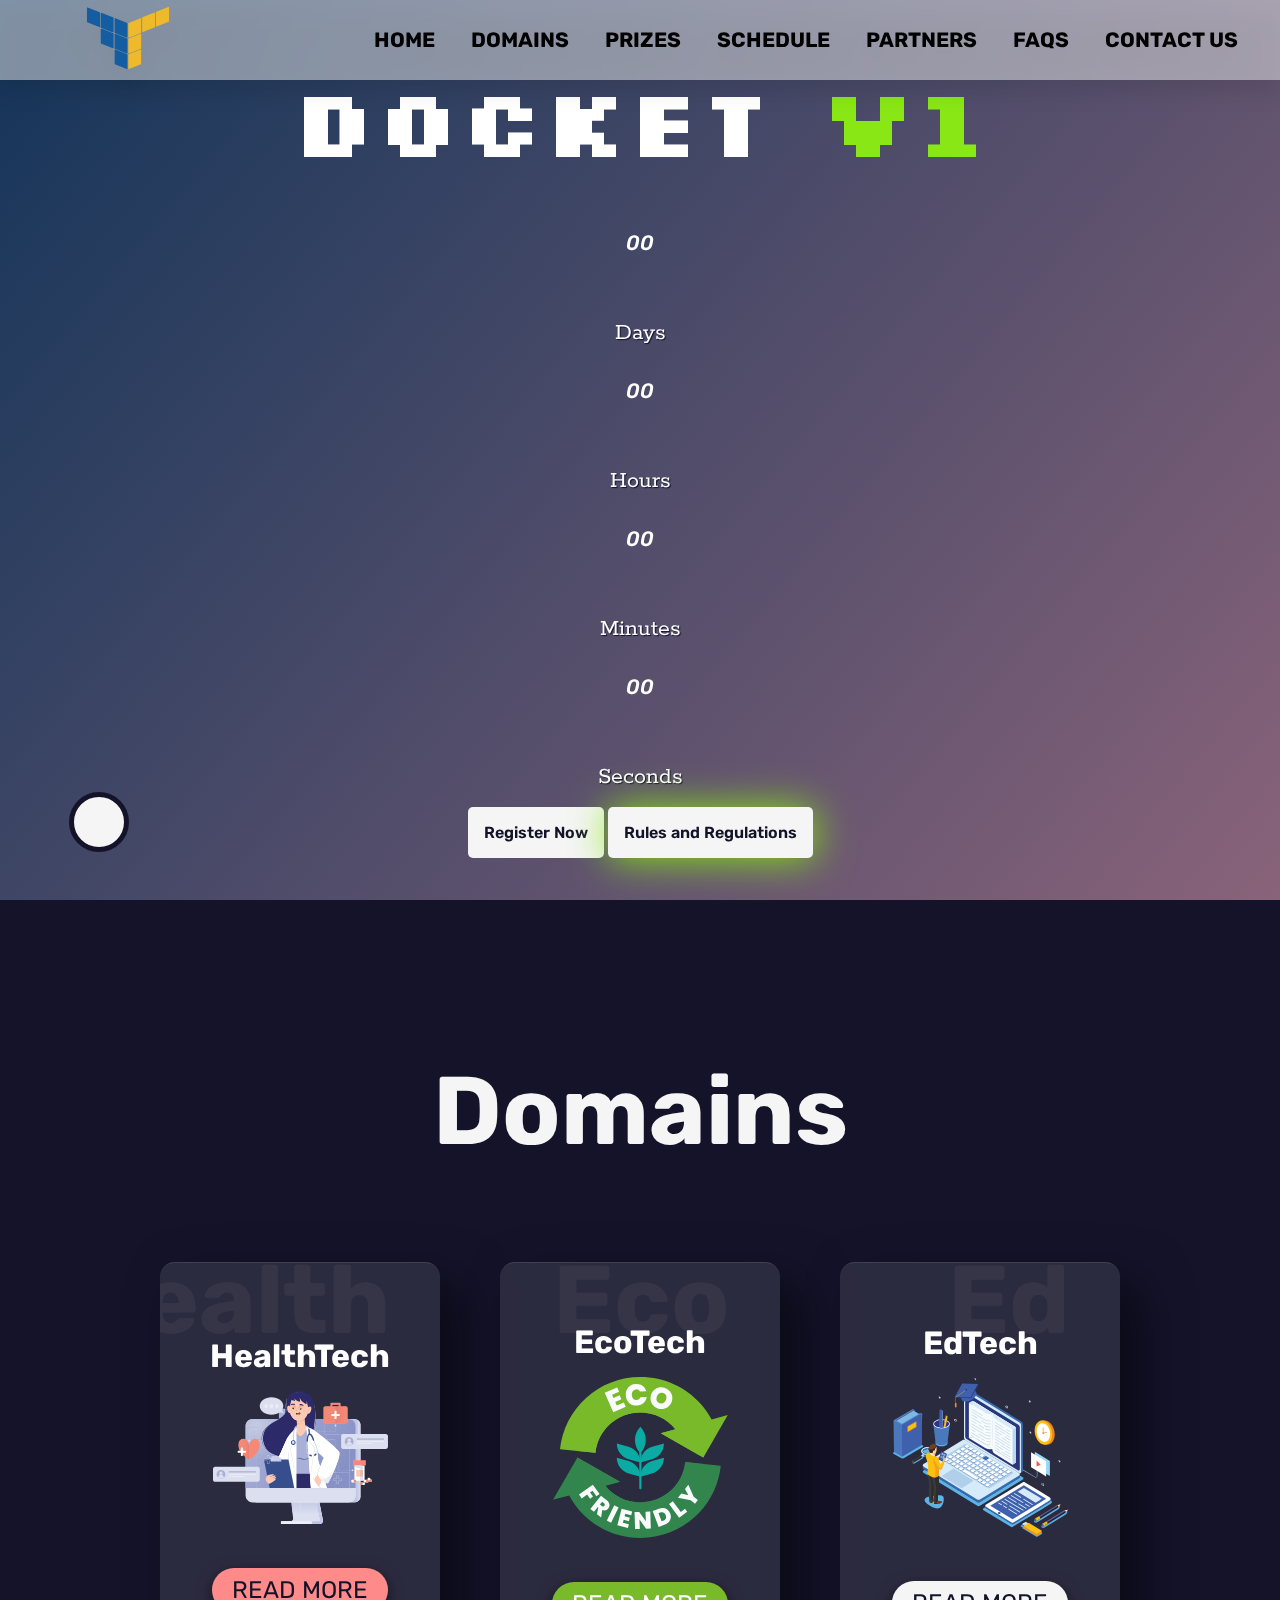
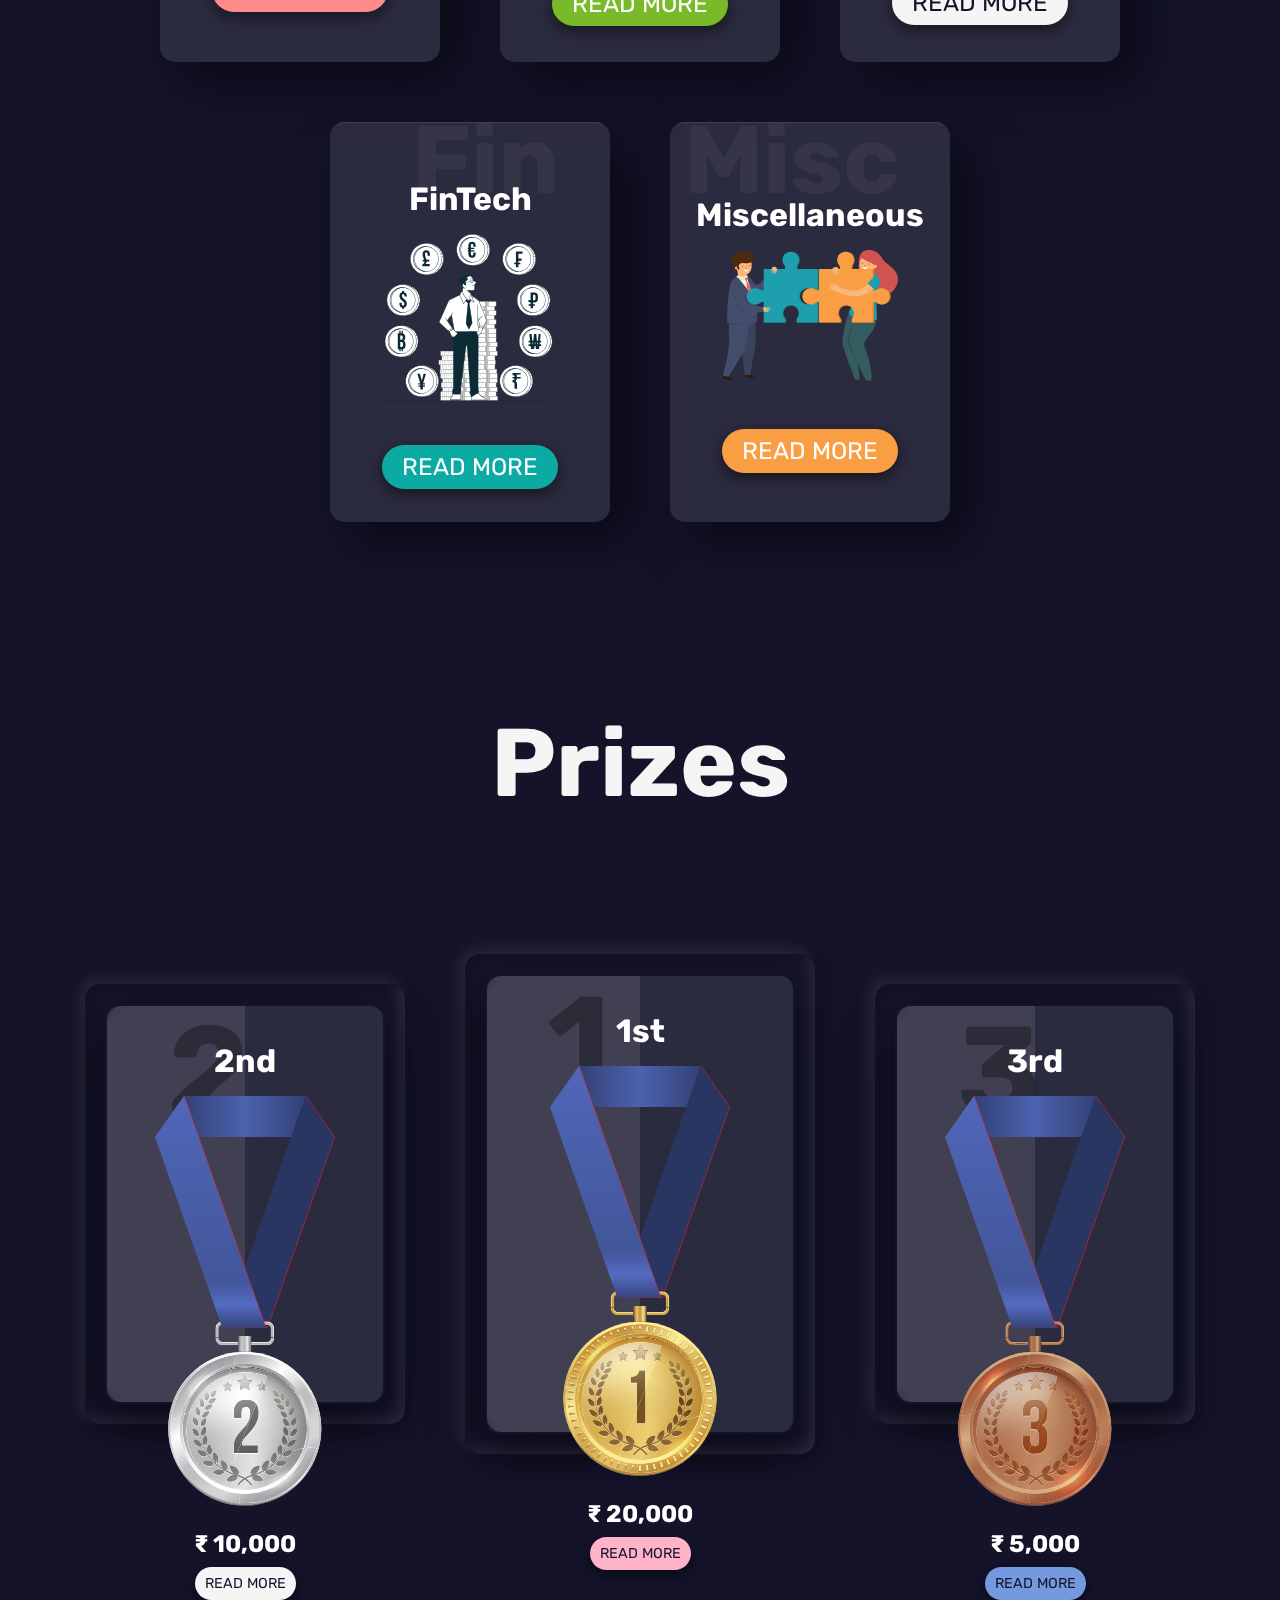
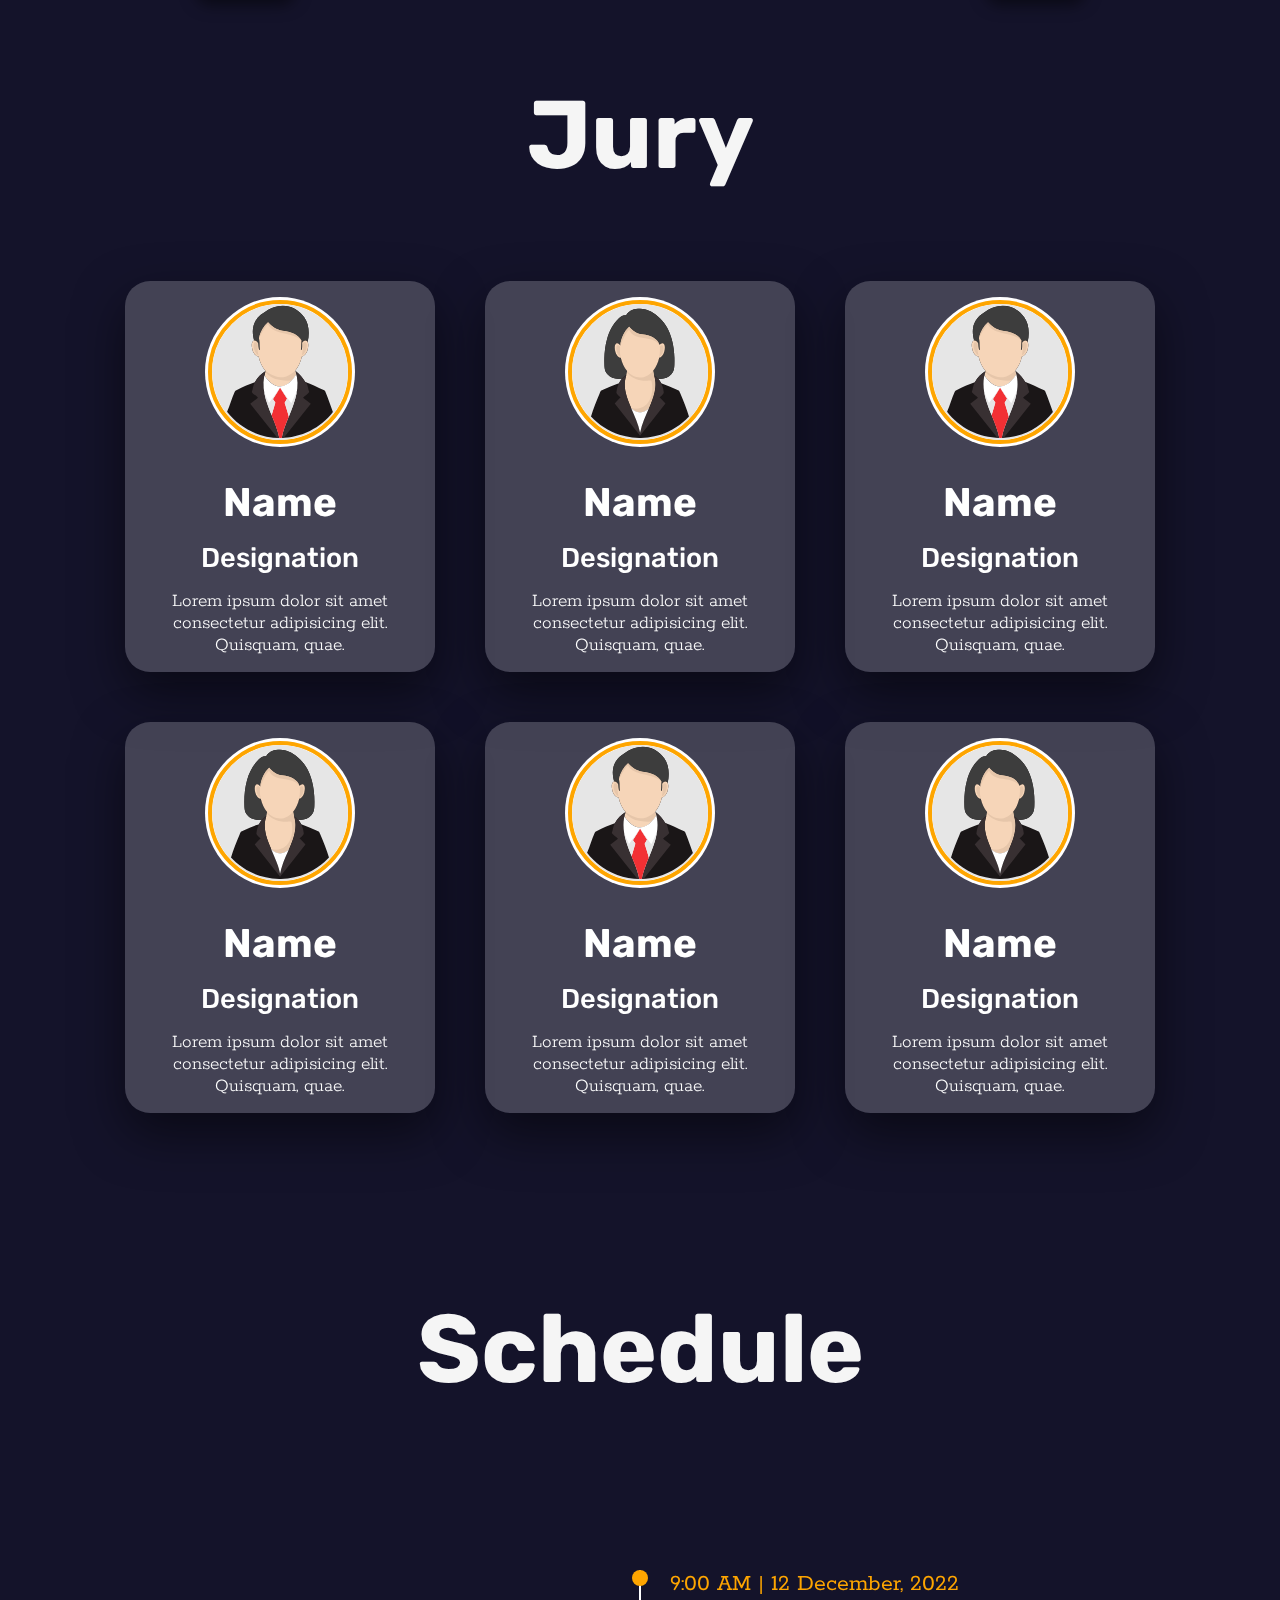
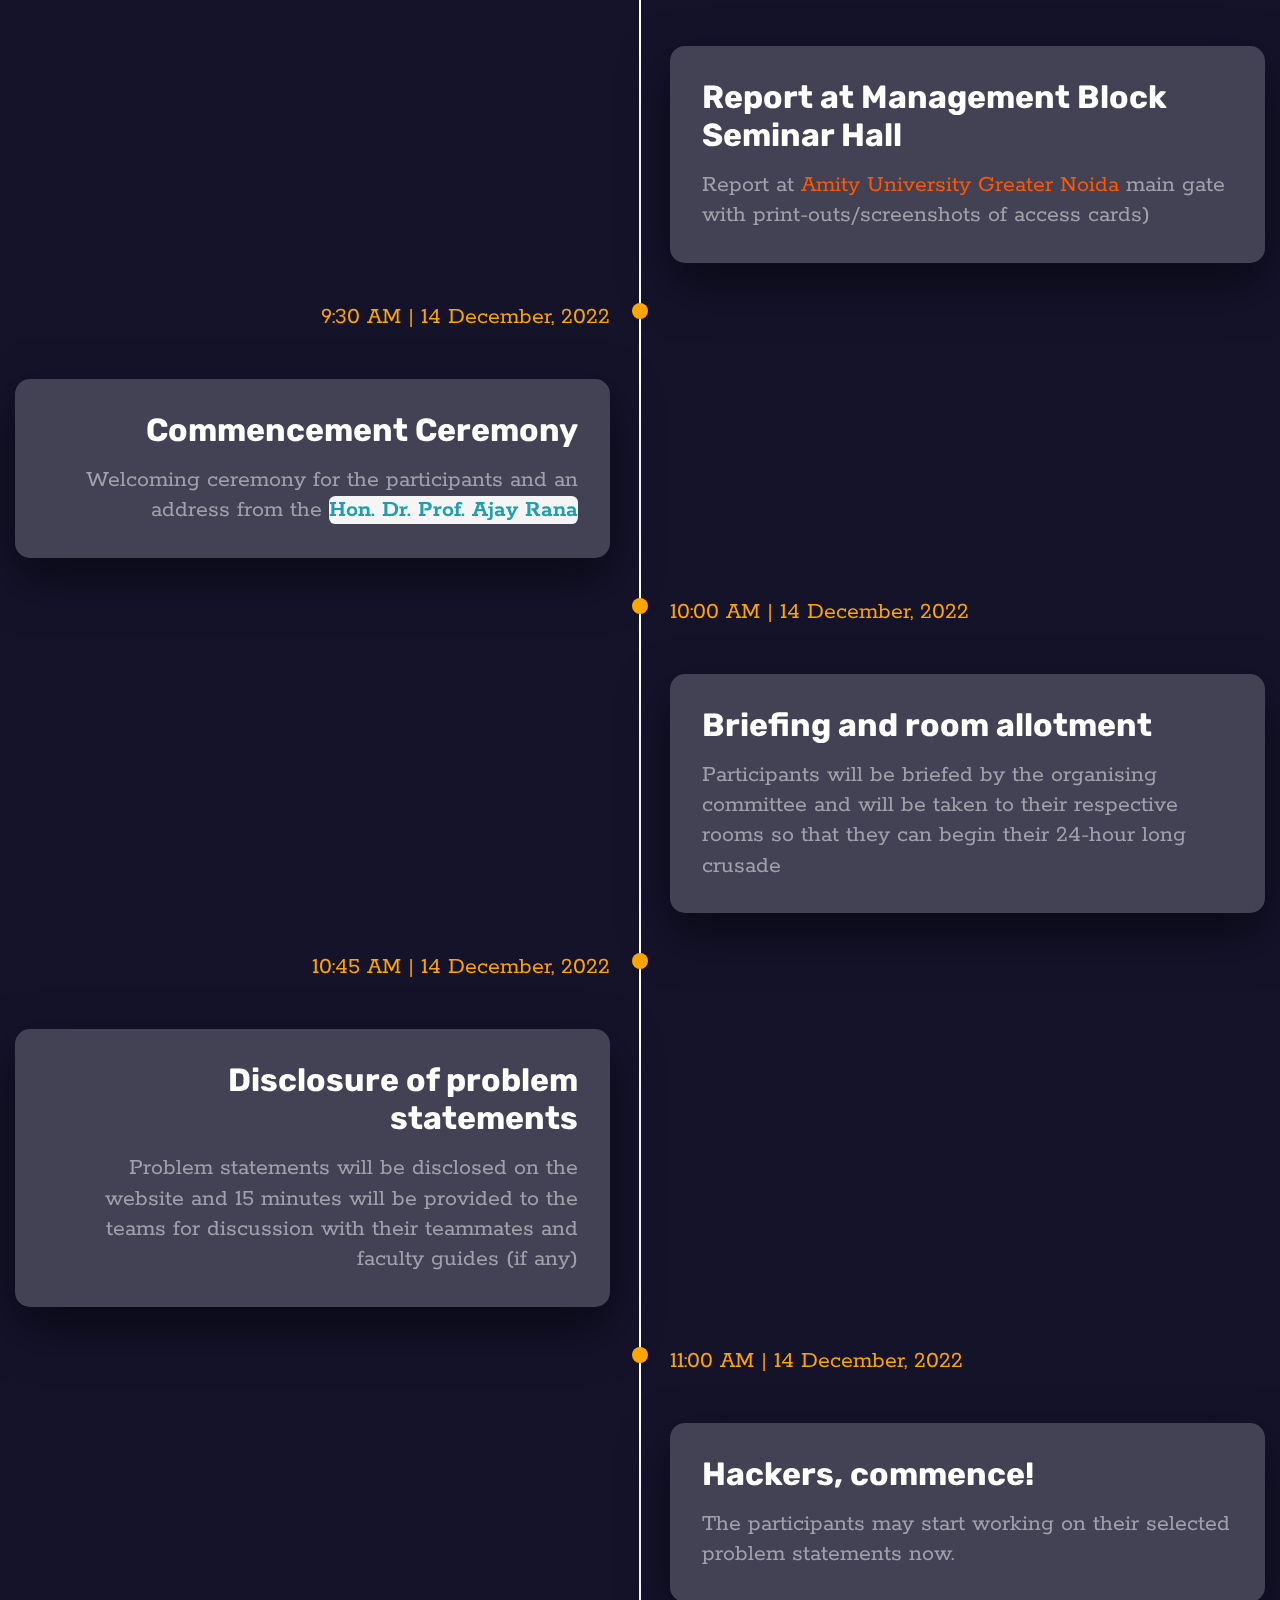
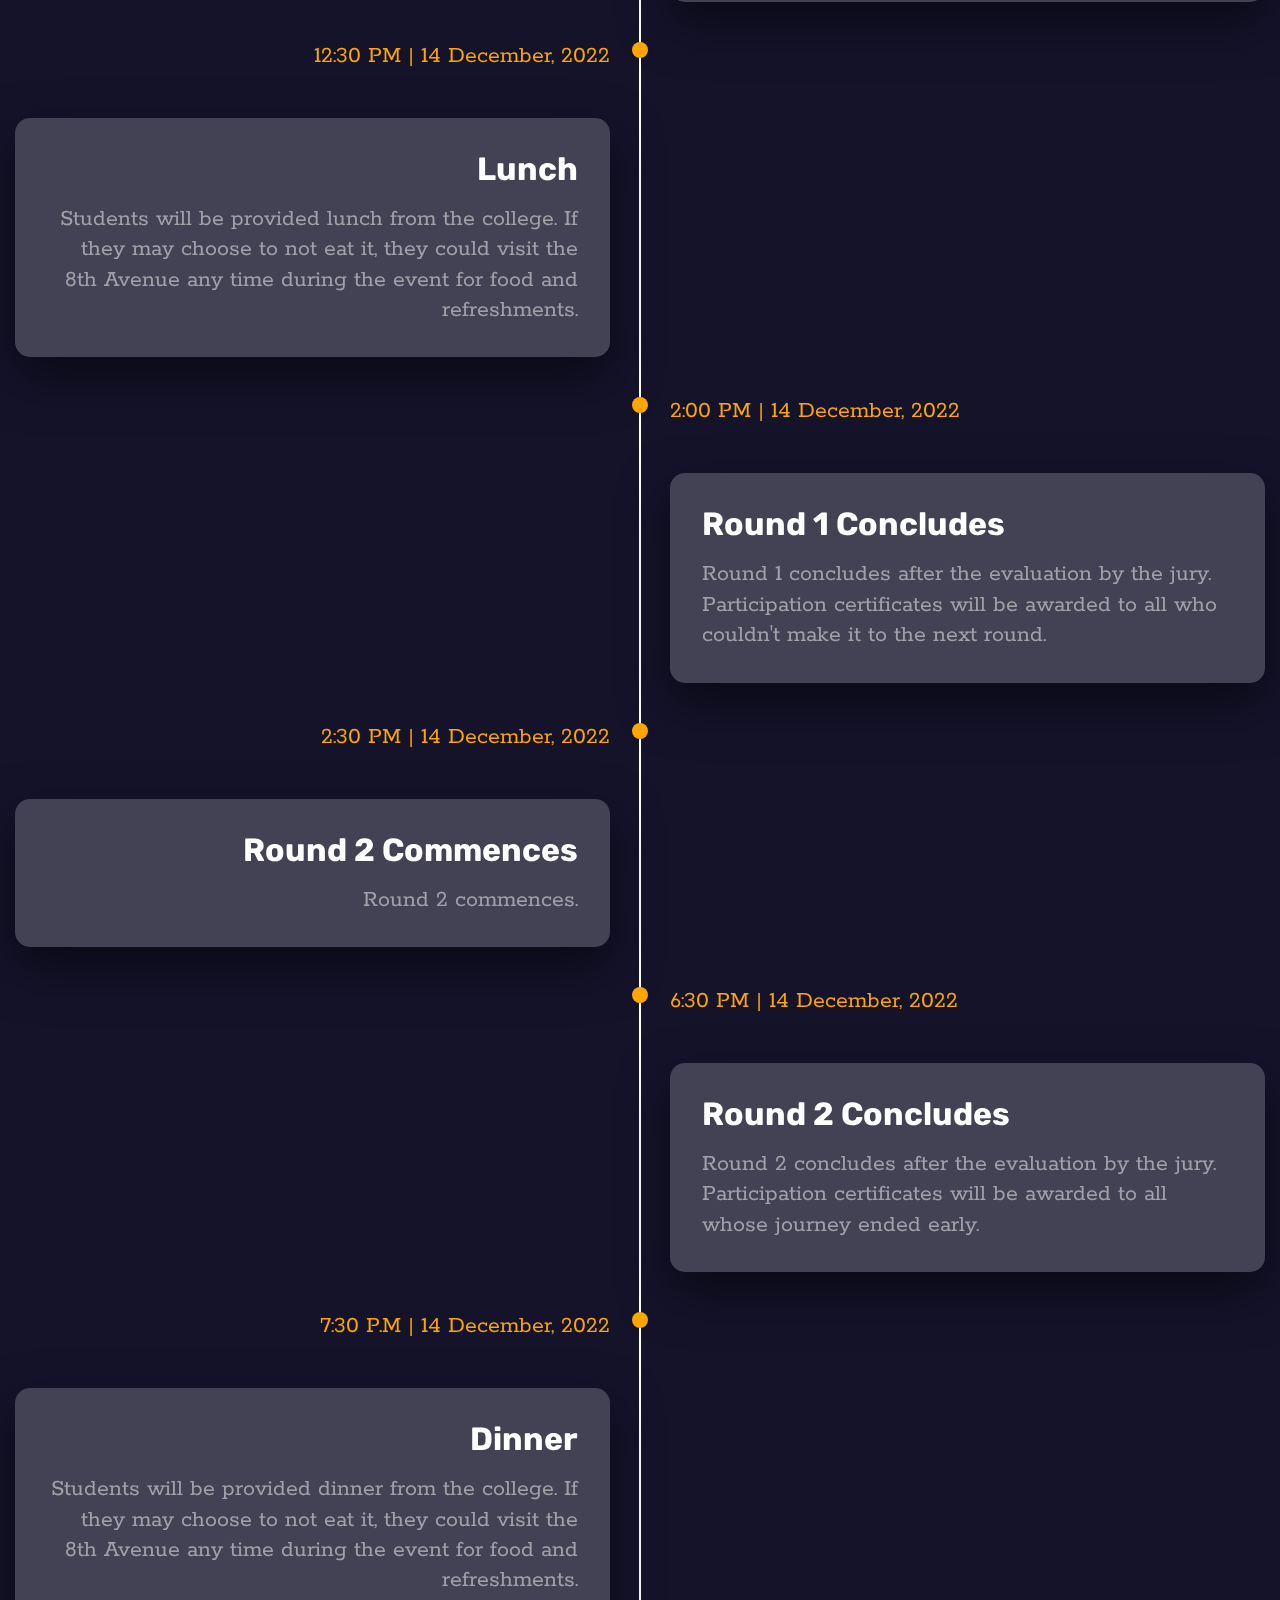
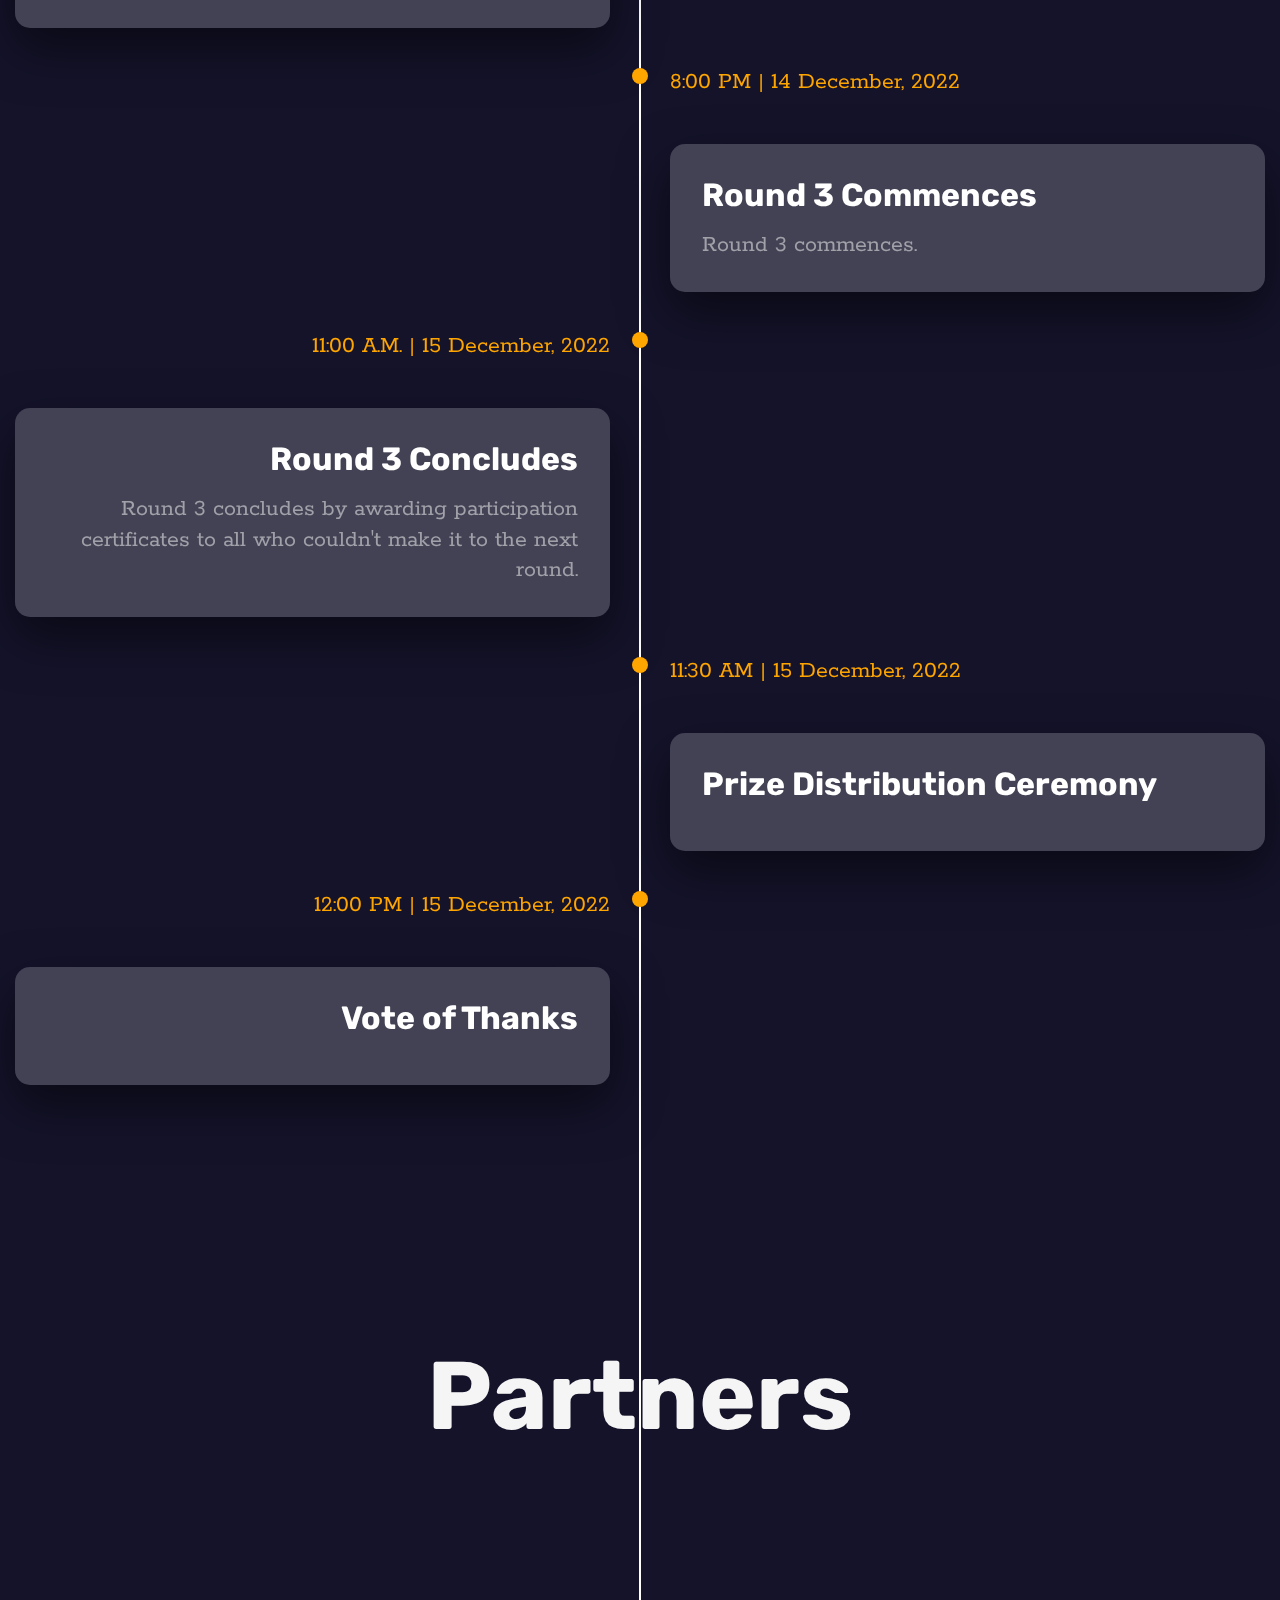
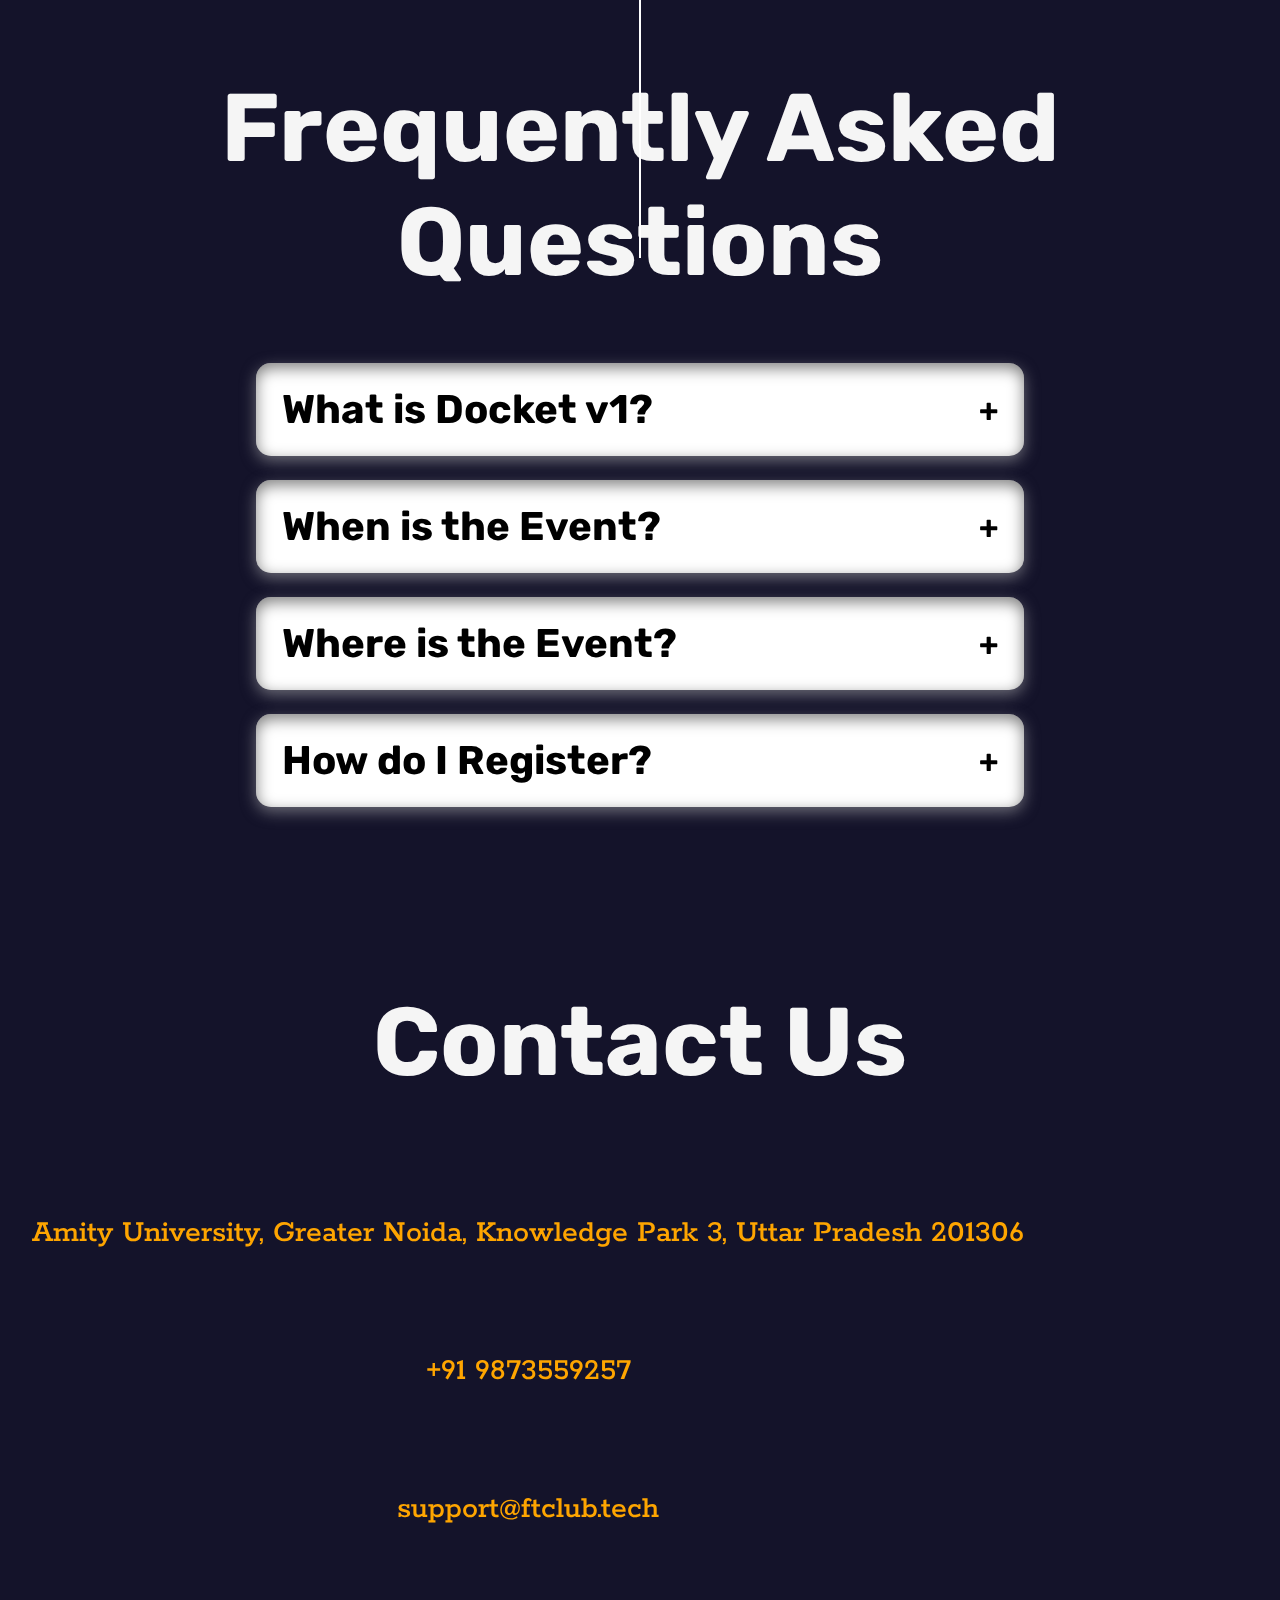
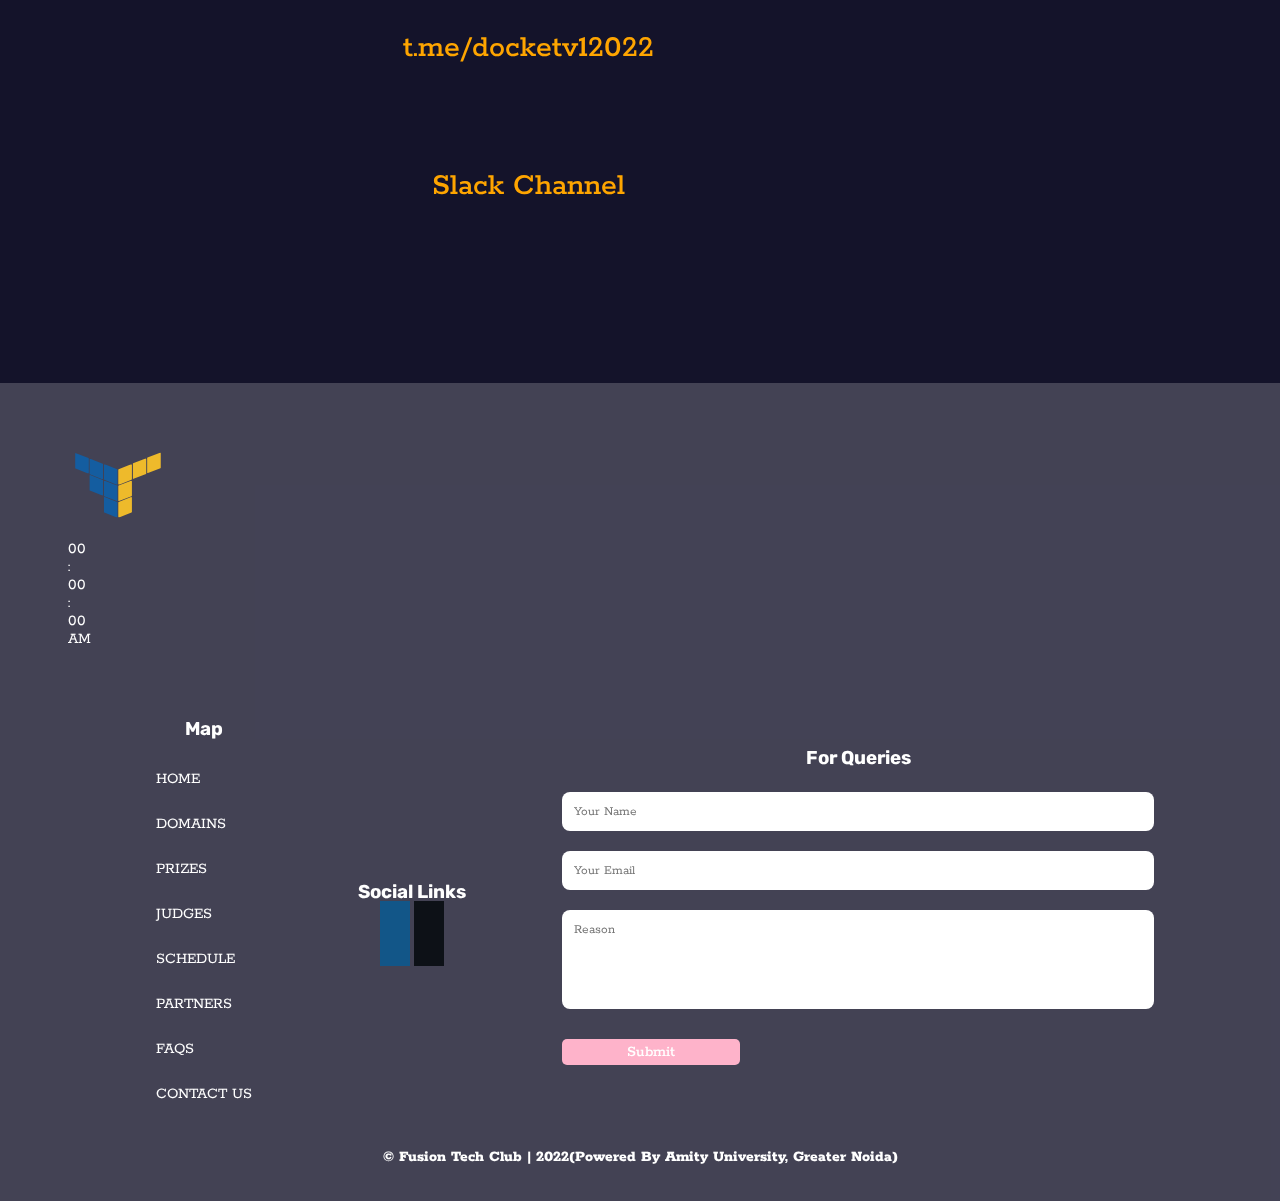
==== commit 50845a01: "Fixed Sidebar" ====
--- a/index.html
+++ b/index.html
@@ -40,14 +40,14 @@
         <a class="cancel" onclick="hideSidebar()">
             <i class="fa-solid fa-xmark"></i>
         </a>
-        <a href="#section-break-hero">HOME</a>
-        <a href="#section-break-domain">DOMAINS</a>
-        <a href="#section-break-prizes">PRIZES</a>
-        <a href="#section-break-judges">JUDGES</a>
-        <a href="#section-break-schedule">SCHEDULE</a>
-        <a href="#section-break-partners">PARTNERS</a>
-        <a href="#section-break-faqs">FAQS</a>
-        <a href="#section-break-contact">CONTACT US</a>
+        <a href="#section-break-hero" onclick="hideSidebar()">HOME</a>
+        <a href="#section-break-domain" onclick="hideSidebar()">DOMAINS</a>
+        <a href="#section-break-prizes" onclick="hideSidebar()">PRIZES</a>
+        <a href="#section-break-judges" onclick="hideSidebar()">JUDGES</a>
+        <a href="#section-break-schedule" onclick="hideSidebar()">SCHEDULE</a>
+        <a href="#section-break-partners" onclick="hideSidebar()">PARTNERS</a>
+        <a href="#section-break-faqs" onclick="hideSidebar()">FAQS</a>
+        <a href="#section-break-contact" onclick="hideSidebar()">CONTACT US</a>
     </aside>
     <!-- Sidebar Ends -->
 
@@ -67,13 +67,34 @@
         <div class="video-overlay"></div>
         <div class="content">
             <h1>Docket <span class="version">v1</span></h1>
-            <h2 class="hero-heading">Weekends are for vacation, but techies vow to participate in Docket <span class="version">v1</span> unless they have commitment concerns.</h2>
-            <h3 class="hero-heading">You don't need 24 reasons to participate in our 24-hour hackathon.</h3>
+            <!-- <h2 class="hero-heading"><span class="name">Docket <span class="version">v1</span></span> <span class="font">noun</span></h2> -->
+            <!-- <h3 class="hero-heading" style="font-family: 'open sans';">ˈdɒkɪt viː1</h3> -->
+            <img class="pro-img" src="./images/pronounciation.svg" alt="">
+            <div id="countdown" class="countdown">
+
+                <div class="count-time">
+                    <h3 id="days">00</h3>
+                    <p style="font-size: 1.5rem; text-shadow: 1px 1px 1px var(--dark-text);">Days</p>
+                </div>
+                <div class="count-time">
+                    <h3 id="hours">00</h3>
+                    <p style="font-size: 1.5rem; text-shadow: 1px 1px 1px var(--dark-text);">Hours</p>
+                </div>
+                <div class="count-time">
+                    <h3 id="minutes">00</h3>
+                    <p style="font-size: 1.5rem; text-shadow: 1px 1px 1px var(--dark-text);">Minutes</p>
+                </div>
+                <div class="count-time">
+                    <h3 id="seconds">00</h3>
+                    <p style="font-size: 1.5rem; text-shadow: 1px 1px 1px var(--dark-text);">Seconds</p>
+                </div>
+                
+            </div>
             <div class="btn-area">
-                <a class="hero-btn highlighted-btn" href="./registration.html" target="_blank">Register Now</a>
+                <a class="hero-btn" href="./registration.html" target="_blank">Register Now</a>
                 <!-- <a class="hero-btn highlighted-btn" href="./problemStatements.html" target="_blank">Problem Statements</a> -->
                 <!-- <a class="hero-btn highlighted-btn" href="./submission.html" target="_blank">Submission</a> -->
-                <!-- <a class="hero-btn highlighted-btn" href="./rules.html" target="_blank">Rules and Regulations</a> -->
+                <a class="hero-btn highlighted-btn" href="./rules.html" target="_blank">Rules and Regulations</a>
             </div>
             <div class="scroll-area">
                 <a class="scroll-button" href="#section-break-domain">
@@ -216,7 +237,7 @@
     </div>
     <div id="judges">
         <h1>
-            Judges
+            Jury
         </h1>
     </div>
     <section class="judges">
@@ -327,12 +348,12 @@
             <div class="schedule-lines"></div>
             <div class="schedule-item">
                 <div class="schedule-dot"></div>
-                <div class="schedule-time">9:00 AM | 14 December, 2022</div>
-                <div class="schedule-content">
-                    <h3>
-                        Reporting
-                    </h3>
-                    <p>Lorem ipsum dolor sit amet consectetur adipisicing elit.</p>
+                <div class="schedule-time">9:00 AM | 12 December, 2022</div>
+                <div class="schedule-content">
+                    <h3>
+                        Report at Management Block Seminar Hall
+                    </h3>
+                    <p>Report at <a target="_blank" href="https://www.google.com/maps/dir//Amity+University,+Greater+Noida,+Plot+No.48+A,+Knowledge+Park+III,+Greater+Noida,+Uttar+Pradesh+201308/@28.465058,77.4823545,17z/data=!4m8!4m7!1m0!1m5!1m1!1s0x390cea09ba0d2aa7:0xcdf825a25f9f7d78!2m2!1d77.4845485!2d28.4650533"> Amity University Greater Noida</a> main gate with print-outs/screenshots of access cards)</p>
                 </div>
             </div>
             <div class="schedule-item">
@@ -340,9 +361,9 @@
                 <div class="schedule-time">9:30 AM | 14 December, 2022</div>
                 <div class="schedule-content">
                     <h3>
-                        Attendance
-                    </h3>
-                    <p>Lorem ipsum dolor sit amet consectetur adipisicing elit.</p>
+                        Commencement Ceremony
+                    </h3>
+                    <p>Welcoming ceremony for the participants and an address from the <strong style="color: #1d9fad; background: #f5f5f5; border-radius: 0.4rem;"> Hon. Dr. Prof. Ajay Rana</strong></p>
                 </div>
             </div>
             <div class="schedule-item">
@@ -350,29 +371,19 @@
                 <div class="schedule-time">10:00 AM | 14 December, 2022</div>
                 <div class="schedule-content">
                     <h3>
-                        Briefing
-                    </h3>
-                    <p>Lorem ipsum dolor sit amet consectetur adipisicing elit.</p>
-                </div>
-            </div>
-            <div class="schedule-item">
-                <div class="schedule-dot"></div>
-                <div class="schedule-time">10:14 AM | 14 December, 2022</div>
-                <div class="schedule-content">
-                    <h3>
-                        Breakfast
-                    </h3>
-                    <p>Lorem ipsum dolor sit amet consectetur adipisicing elit.</p>
-                </div>
-            </div>
-            <div class="schedule-item">
-                <div class="schedule-dot"></div>
-                <div class="schedule-time">10:30 AM | 14 December, 2022</div>
-                <div class="schedule-content">
-                    <h3>
-                        Problem Statements will be Disclosed
-                    </h3>
-                    <p>Lorem ipsum dolor sit amet consectetur adipisicing elit.</p>
+                        Briefing and room allotment
+                    </h3>
+                    <p>Participants will be briefed by the organising committee and will be taken to their respective rooms so that they can begin their 24-hour long crusade</p>
+                </div>
+            </div>
+            <div class="schedule-item">
+                <div class="schedule-dot"></div>
+                <div class="schedule-time">10:45 AM | 14 December, 2022</div>
+                <div class="schedule-content">
+                    <h3>
+                        Disclosure of problem statements
+                    </h3>
+                    <p>Problem statements will be disclosed on the website and 15 minutes will be provided to the teams for discussion with their teammates and faculty guides (if any)</p>
                 </div>
             </div>
             <div class="schedule-item">
@@ -380,69 +391,89 @@
                 <div class="schedule-time">11:00 AM | 14 December, 2022</div>
                 <div class="schedule-content">
                     <h3>
-                        Hacking Starts
-                    </h3>
-                    <p>Lorem ipsum dolor sit amet consectetur adipisicing elit.</p>
-                </div>
-            </div>
-            <div class="schedule-item">
-                <div class="schedule-dot"></div>
-                <div class="schedule-time">1:30 PM | 14 December, 2022</div>
+                        Hackers, commence!
+                    </h3>
+                    <p>The participants may start working on their selected problem statements now.</p>
+                </div>
+            </div>
+            <div class="schedule-item">
+                <div class="schedule-dot"></div>
+                <div class="schedule-time">12:30 PM | 14 December, 2022</div>
                 <div class="schedule-content">
                     <h3>
                         Lunch
                     </h3>
-                    <p>Lorem ipsum dolor sit amet consectetur adipisicing elit.</p>
-                </div>
-            </div>
-            <div class="schedule-item">
-                <div class="schedule-dot"></div>
-                <div class="schedule-time">3:00 PM | 14 December, 2022</div>
-                <div class="schedule-content">
-                    <h3>
-                        Round 1 Judging
-                    </h3>
-                    <p>Lorem ipsum dolor sit amet consectetur adipisicing elit.</p>
-                </div>
-            </div>
-            <div class="schedule-item">
-                <div class="schedule-dot"></div>
-                <div class="schedule-time">6:00 PM | 14 December, 2022</div>
-                <div class="schedule-content">
-                    <h3>
-                        Snacks
-                    </h3>
-                    <p>Lorem ipsum dolor sit amet consectetur adipisicing elit.</p>
-                </div>
-            </div>
-            <div class="schedule-item">
-                <div class="schedule-dot"></div>
-                <div class="schedule-time">9:00 PM | 14 December, 2022</div>
-                <div class="schedule-content">
-                    <h3>
-                        Round 2 Judging
-                    </h3>
-                    <p>Lorem ipsum dolor sit amet consectetur adipisicing elit.</p>
-                </div>
-            </div>
-            <div class="schedule-item">
-                <div class="schedule-dot"></div>
-                <div class="schedule-time">9:00 PM | 14 December, 2022</div>
+                    <p>Students will be provided lunch from the college. If they may choose to not eat it, they could visit the 8th Avenue any time during the event for food and refreshments.</p>
+                </div>
+            </div>
+            <div class="schedule-item">
+                <div class="schedule-dot"></div>
+                <div class="schedule-time">2:00 PM | 14 December, 2022</div>
+                <div class="schedule-content">
+                    <h3>
+                        Round 1 Concludes
+                    </h3>
+                    <p>Round 1 concludes after the evaluation by the jury. Participation certificates will be awarded to all who couldn't make it to the next round.</p>
+                </div>
+            </div>
+            <div class="schedule-item">
+                <div class="schedule-dot"></div>
+                <div class="schedule-time">2:30 PM | 14 December, 2022</div>
+                <div class="schedule-content">
+                    <h3>
+                        Round 2 Commences
+                    </h3>
+                    <p>Round 2 commences.</p>
+                </div>
+            </div>
+            <div class="schedule-item">
+                <div class="schedule-dot"></div>
+                <div class="schedule-time">6:30 PM | 14 December, 2022</div>
+                <div class="schedule-content">
+                    <h3>
+                        Round 2 Concludes
+                    </h3>
+                    <p>Round 2 concludes after the evaluation by the jury. Participation certificates will be awarded to all whose journey ended early.</p>
+                </div>
+            </div>
+            <div class="schedule-item">
+                <div class="schedule-dot"></div>
+                <div class="schedule-time">7:30 P.M | 14 December, 2022</div>
                 <div class="schedule-content">
                     <h3>
                         Dinner
                     </h3>
-                    <p>Lorem ipsum dolor sit amet consectetur adipisicing elit.</p>
-                </div>
-            </div>
-            <div class="schedule-item">
-                <div class="schedule-dot"></div>
-                <div class="schedule-time">9:00 AM | 15 December, 2022</div>
-                <div class="schedule-content">
-                    <h3>
-                        Breakfast
-                    </h3>
-                    <p>Lorem ipsum dolor sit amet consectetur adipisicing elit.</p>
+                    <p>Students will be provided dinner from the college. If they may choose to not eat it, they could visit the 8th Avenue any time during the event for food and refreshments.</p>
+                </div>
+            </div>
+            <div class="schedule-item">
+                <div class="schedule-dot"></div>
+                <div class="schedule-time">8:00 PM | 14 December, 2022</div>
+                <div class="schedule-content">
+                    <h3>
+                        Round 3 Commences
+                    </h3>
+                    <p>Round 3 commences.</p>
+                </div>
+            </div>
+            <div class="schedule-item">
+                <div class="schedule-dot"></div>
+                <div class="schedule-time">11:00 A.M. | 15 December, 2022</div>
+                <div class="schedule-content">
+                    <h3>
+                        Round 3 Concludes
+                    </h3>
+                    <p>Round 3 concludes by awarding participation certificates to all who couldn't make it to the next round.</p>
+                </div>
+            </div>
+            <div class="schedule-item">
+                <div class="schedule-dot"></div>
+                <div class="schedule-time">11:30 AM | 15 December, 2022</div>
+                <div class="schedule-content">
+                    <h3>
+                        Prize Distribution Ceremony
+                    </h3>
+
                 </div>
             </div>
             <div class="schedule-item">
@@ -450,49 +481,9 @@
                 <div class="schedule-time">12:00 PM | 15 December, 2022</div>
                 <div class="schedule-content">
                     <h3>
-                        Final Round Judging
-                    </h3>
-                    <p>Lorem ipsum dolor sit amet consectetur adipisicing elit.</p>
-                </div>
-            </div>
-            <div class="schedule-item">
-                <div class="schedule-dot"></div>
-                <div class="schedule-time">3:00 PM | 15 December, 2022</div>
-                <div class="schedule-content">
-                    <h3>
-                        Lunch
-                    </h3>
-                    <p>Lorem ipsum dolor sit amet consectetur adipisicing elit.</p>
-                </div>
-            </div>
-            <div class="schedule-item">
-                <div class="schedule-dot"></div>
-                <div class="schedule-time">3:00 PM | 15 December, 2022</div>
-                <div class="schedule-content">
-                    <h3>
-                        Results Announcement
-                    </h3>
-                    <p>Lorem ipsum dolor sit amet consectetur adipisicing elit.</p>
-                </div>
-            </div>
-            <div class="schedule-item">
-                <div class="schedule-dot"></div>
-                <div class="schedule-time">3:00 PM | 15 December, 2022</div>
-                <div class="schedule-content">
-                    <h3>
-                        Code-A-Thon
-                    </h3>
-                    <p>Lorem ipsum dolor sit amet consectetur adipisicing elit.</p>
-                </div>
-            </div>
-            <div class="schedule-item">
-                <div class="schedule-dot"></div>
-                <div class="schedule-time">3:00 PM | 15 December, 2022</div>
-                <div class="schedule-content">
-                    <h3>
-                        Prize Distribution
-                    </h3>
-                    <p>Lorem ipsum dolor sit amet consectetur adipisicing elit.</p>
+                        Vote of Thanks
+                    </h3>
+
                 </div>
             </div>
         </div>
@@ -537,7 +528,7 @@
 
             <div class="faq-item">
                 <div class="faq-item-header">
-                    What is {Hackathon's Name}?
+                    What is Docket v1?
                 </div>
                 <div class="faq-item-body">
                     <div class="faq-item-body-content">
@@ -613,31 +604,31 @@
                 <div class="call-us">
                     <i class="fa-solid fa-phone"></i>
                     <span class="contact-text">
-                        <a href="tel:+919876543210" target="_blank">
-                            +91 9876543210
+                        <a href="tel:+919873559257" target="_blank">
+                            +91 9873559257
                         </a>
                     </span>
                 </div>
                 <div class="email-us">
                     <i class="fa-solid fa-envelope"></i>
                     <span class="contact-text">
-                        <a href="mailto:mail@mail.com" target="_blank">
-                            mail@mail.com
+                        <a href="mailto:support@ftclub.tech" target="_blank">
+                            support@ftclub.tech
                         </a>
                     </span>
                 </div>
                 <div class="telegram-channel">
                     <i class="fa-brands fa-telegram"></i>
                     <span class="contact-text">
-                        <a href="t.me/telegram.com" target="_blank">
-                            t.me/telegram.com
+                        <a href="https://t.me/docketv12022" target="_blank">
+                            t.me/docketv12022
                         </a>
                     </span>
                 </div>
                 <div class="slack-channel">
                     <i class="fa-brands fa-slack"></i>
                     <span class="contact-text">
-                        <a href="t.me/telegram.com" target="_blank">
+                        <a href="https://join.slack.com/t/ftclubworkspace/shared_invite/zt-1k4d7de5h-pxAifUuTvZzw5ySY33xzwQ" target="_blank">
                             Slack Channel
                         </a>
                     </span>
@@ -665,9 +656,32 @@
         <!-- Footer Head -->
         <div class="footer-top">
             <img src="./images/FusionTechClub.svg" alt="text-logo">
-            <p>
-                Lorem ipsum dolor sit amet consectetur adipisicing elit. Quisquam, quae.
-            </p>
+            <div class="time">
+                <div class="time-box">
+                    <div class="time-colon">
+                        <div class="time-text">
+                            <span class="num hour-num">00</span>
+                        </div>
+                        <span class="colon">:</span>
+                    </div>
+                    <div class="time-colon">
+                        <div class="time-text">
+                            <span class="num min-num">00</span>
+                        </div>
+                        <span class="colon">:</span>
+                    </div>
+                    <div class="time-colon">
+                        <!-- <span>:</span> -->
+                        <div class="time-text">
+                            <span class="num sec-num">00</span>
+                        </div>
+                    </div>
+                </div>
+                <span class="am-pm">
+                    AM
+                </span>
+            </div>
+        </div>
         </div>
 
         <!-- Footer Body -->
@@ -697,13 +711,13 @@
                 </h3>
                 <div class="links">
                     <div class="links-top">
-                        <a href="#">
+                        <!-- <a href="#">
                             <i class="fa-brands fa-youtube"></i>
-                        </a>
+                        </a> -->
                         <a href="#">
                             <i class="fa-brands fa-instagram"></i>
                         </a>
-                        <a href="#">
+                        <!-- <a href="#">
                             <i class="fa-brands fa-facebook"></i>
                         </a>
                         <a href="#">
@@ -711,7 +725,7 @@
                         </a>
                         <a href="#">
                             <i class="fa-brands fa-reddit"></i>
-                        </a>
+                        </a> -->
                         <a href="#">
                             <i class="fa-brands fa-github"></i>
                         </a>
--- a/stylesheet/style.css
+++ b/stylesheet/style.css
@@ -1,2271 +1,1882 @@
 /* -------- Font Imports ---------- */
-
 /* Rubik */
-@import url('https://fonts.googleapis.com/css2?family=Rubik:ital,wght@0,300;0,400;0,500;0,600;0,700;0,800;0,900;1,300;1,400;1,500;1,600;1,700;1,800;1,900&display=swap');
-
+@import url("https://fonts.googleapis.com/css2?family=Rubik:ital,wght@0,300;0,400;0,500;0,600;0,700;0,800;0,900;1,300;1,400;1,500;1,600;1,700;1,800;1,900&display=swap");
 /* Rokkit */
-@import url('https://fonts.googleapis.com/css2?family=Rokkitt:wght@100;200;300;400;500;600;700;800;900&display=swap');
-
+@import url("https://fonts.googleapis.com/css2?family=Rokkitt:wght@100;200;300;400;500;600;700;800;900&display=swap");
 /* Silkscreen */
-@import url('https://fonts.googleapis.com/css2?family=Silkscreen:wght@400;700&display=swap');
-
-
-
-
-
+@import url("https://fonts.googleapis.com/css2?family=Silkscreen:wght@400;700&display=swap");
+@import url("https://fonts.googleapis.com/css2?family=Merriweather:ital,wght@0,300;0,400;0,700;0,900;1,300;1,400;1,700;1,900&display=swap");
 /* --------- Variables ---------- */
-
-:root{
-    --dark-text: #14132a;
-}
-
-::-moz-selection
-{
-    color: #14132a;
-    background: #f99e42;
-}
-  
-::selection
-{
-    color: #14132a;
-    background: #f99e42;
-}
-
-
+:root {
+  --dark-text: #14132a;
+}
+
+::-moz-selection {
+  color: #14132a;
+  background: #f99e42;
+}
+
+::selection {
+  color: #14132a;
+  background: #f99e42;
+}
 
 /* ---------- Webkits ----------- */
-
 /* Scroll */
-::-webkit-scrollbar
-{
-    width: 15px;
-    /* display: none; */
-}
-  
-::-webkit-scrollbar-track
-{
-    background: #ffffff33;
-    backdrop-filter: blur(100px);
-    border: #fff 0.2px solid;
-    border-radius: 10px;
-}
-  
-::-webkit-scrollbar-thumb
-{
-    background: #fff;
-    border-radius: 10px;
-}
-
-::-webkit-scrollbar-thumb:hover
-{
-    background: #fea500;
-}
-
-
-
-
-
+::-webkit-scrollbar {
+  width: 15px;
+  /* display: none; */
+}
+
+::-webkit-scrollbar-track {
+  background: rgba(255, 255, 255, 0.2);
+  -webkit-backdrop-filter: blur(100px);
+          backdrop-filter: blur(100px);
+  border: #fff 0.2px solid;
+  border-radius: 10px;
+}
+
+::-webkit-scrollbar-thumb {
+  background: #fff;
+  border-radius: 10px;
+}
+
+::-webkit-scrollbar-thumb:hover {
+  background: #fea500;
+}
 
 /* --------- Tags ----------- */
-*
-{
-    padding: 0;
-    margin: 0;
-    scroll-behavior: smooth;
-    box-sizing: border-box;
-}
-
-h1, h2, h3, h4, h5, h6
-{
-    font-family: 'Rubik', sans-serif;
-}
-
-p
-{
-    font-family: 'Rokkitt', serif;
-}
-
-
-body
-{
-    background-color: #14132a;
+* {
+  padding: 0;
+  margin: 0;
+  scroll-behavior: smooth;
+  box-sizing: border-box;
+}
+
+h1, h2, h3, h4, h5, h6 {
+  font-family: "Rubik", sans-serif;
+}
+
+p {
+  font-family: "Rokkitt", serif;
+}
+
+body {
+  background-color: #14132a;
+  color: #f5f5f5;
+}
+
+/* ---------- Utility Classes ---------- */
+.section-break {
+  height: 10vh;
+  display: flex;
+  justify-content: center;
+  align-items: center;
+}
+
+.section-break .line {
+  width: 100%;
+  border-top: 1px solid #fff;
+  background: #fff;
+}
+
+.seperator {
+  width: 100%;
+  height: 5rem;
+}
+
+/* ---------- IDs ---------- */
+#domain, #prize, #judges, #schedule, #partners, #faqs, #contact {
+  margin: 4rem;
+  color: #f5f5f5;
+  font-family: "Rubik", sans-serif;
+  text-align: center;
+  font-size: 3rem;
+}
+
+@media (max-width: 525px) {
+  #domain, #prize, #judges, #schedule, #partners, #faqs, #contact {
+    margin: 0px;
     color: #f5f5f5;
-}
-
-
-
-/* ---------- Utility Classes ---------- */
-
-
-.section-break
-{
-    height: 10vh;
+    font-family: "Rubik", sans-serif;
+    text-align: center;
+  }
+  #domain h1, #prize h1, #judges h1, #schedule h1, #partners h1, #faqs h1, #contact h1 {
+    font-size: 4rem;
+  }
+}
+/* ---------- Utility Buttons ------------ */
+.hero-btn {
+  background-color: #f5f5f5;
+  color: #14132a;
+  border: none;
+  margin-top: 3rem;
+  padding: 1rem;
+  font-weight: 600;
+  border-radius: 5px;
+  cursor: pointer;
+  transition: all 0.5s ease;
+}
+
+.hero-btn:hover {
+  background: linear-gradient(130deg, #fea500, #feb3ca);
+}
+
+.hero-btn:active {
+  background: rgba(20, 19, 42, 0.4274509804);
+  color: #fff;
+}
+
+.submit-btn {
+  background: #feb3ca;
+  padding: 8px 22px;
+  margin: 20px 0px;
+  color: #fff;
+  font-family: "Rokkitt", sans-serif;
+  border-radius: 5px;
+  font-size: 1rem;
+  font-weight: 500;
+  transition: all 0.3s;
+  border: none;
+  cursor: pointer;
+}
+
+.submit-btn:hover {
+  border-radius: 15px;
+}
+
+.submit-btn:active {
+  background: #feb3ca;
+  color: #fff;
+}
+
+.footer-btn {
+  padding: 4px 10px;
+}
+
+.highlighted-btn {
+  filter: drop-shadow(1px 1px 20px #88e714);
+}
+
+.highlighted-btn:hover {
+  filter: drop-shadow(1px 1px 10px rgba(136, 231, 20, 0.5725490196));
+}
+
+.highlighted-btn:active {
+  filter: drop-shadow(1px 1px 1px #f5f5f5);
+}
+
+.highlighted-btn.new {
+  filter: drop-shadow(1px 1px 20px #feb3ca);
+}
+
+/* Header */
+* {
+  margin: 0;
+  padding: 0;
+  box-sizing: border-box;
+}
+
+body {
+  background-color: #14132a;
+}
+
+nav {
+  -webkit-backdrop-filter: blur(34px);
+          backdrop-filter: blur(34px);
+  background-color: rgba(255, 255, 255, 0.4588235294);
+  filter: drop-shadow(0 0.8rem 0.65rem rgba(0, 0, 0, 0.2));
+  position: fixed;
+  width: 100%;
+  height: 80px;
+  top: 0;
+  left: 0;
+  right: 0;
+  z-index: 11;
+  display: flex;
+  justify-content: space-between;
+  align-items: center;
+}
+
+nav .navbar-left {
+  display: flex;
+  justify-content: space-between;
+  align-items: center;
+  margin-left: 5rem;
+}
+
+nav .navbar-left h1 {
+  color: #f5f5f5;
+  display: none;
+}
+
+nav .navbar-left img {
+  width: 6rem;
+}
+
+nav .navbar-right ul {
+  display: flex;
+  justify-content: center;
+  align-items: center;
+  list-style: none;
+  flex-direction: row;
+  margin-right: 2rem;
+  gap: 1rem;
+  font-family: "Rubik", sans-serif;
+  font-weight: 700;
+  font-size: 1.3rem;
+}
+
+nav .navbar-right ul li {
+  margin: 0px 10px;
+}
+
+nav .navbar-right ul li a {
+  /* color: #f5f5f5; */
+  color: #000;
+  text-decoration: none;
+  transition: all 0.5s ease;
+}
+
+nav .navbar-right ul li a:hover {
+  color: #88e714;
+}
+
+nav .navbar-right ul li a:active {
+  opacity: 0.3;
+}
+
+@media (max-width: 1080px) {
+  nav .navbar-left h1 {
+    font-size: 1rem;
+    color: #000000;
+    display: inline;
+  }
+}
+@media (max-width: 970px) {
+  nav .navbar-left {
+    margin-left: 1rem;
+    gap: 1rem;
+  }
+  nav .navbar-left h1 {
+    font-size: 1.5rem;
+    color: #000000;
+    display: inline;
+  }
+  nav .navbar-left #ham-icon {
+    display: inline;
+  }
+  nav .navbar-right ul {
+    display: none;
+  }
+}
+@media (max-width: 410px) {
+  nav .navbar-left a h1 {
+    font-size: 1.2rem;
+  }
+  nav .navbar-left img {
+    width: 50px;
+  }
+}
+/* ------------------ Sidebar -------------- */
+#sidebar {
+  position: fixed;
+  top: 0px;
+  left: -100vw;
+  opacity: 0;
+  z-index: 20;
+  overflow-y: hidden;
+  display: flex;
+  flex-direction: column;
+  align-items: center;
+  justify-content: flex-start;
+  height: 100vh;
+  width: 100vw;
+  background: #14132a;
+}
+
+#sidebar a {
+  font-size: 20px;
+  color: var(--background-color);
+  font-weight: bold;
+  text-decoration: none;
+  margin: 20px auto;
+  transition: all 0.5s;
+}
+
+#sidebar a:hover {
+  color: var(--pri-color2);
+}
+
+#sidebar .cancel {
+  font-size: 30px;
+  font-weight: 900;
+  transition: all 0.5s ease-out;
+  border-radius: 50px;
+  padding: 10px 25px;
+  width: 35px;
+  display: flex;
+  align-items: center;
+  justify-content: center;
+}
+
+#sidebar .cancel:hover {
+  background-color: rgba(170, 170, 170, 0.595);
+  color: red;
+}
+
+.sidebar-show {
+  opacity: 0;
+  left: -100vw;
+  overflow-y: hidden;
+  -webkit-animation: sidebar-display 1s ease-in-out forwards;
+  animation: sidebar-display 1s ease-in-out forwards;
+}
+
+@-webkit-keyframes sidebar-display {
+  from {
+    opacity: 0;
+    left: -100vw;
+  }
+  to {
+    opacity: 1;
+    left: 0px;
+  }
+}
+@keyframes sidebar-display {
+  from {
+    opacity: 0;
+    left: -100vw;
+  }
+  to {
+    opacity: 1;
+    left: 0px;
+  }
+}
+.sidebar-hide {
+  opacity: 1;
+  left: 0px;
+  -webkit-animation: sidebar-fade 1s ease-in-out forwards;
+  animation: sidebar-fade 1s ease-in-out forwards;
+}
+
+@-webkit-keyframes sidebar-fade {
+  from {
+    opacity: 1;
+    left: 0px;
+  }
+  to {
+    opacity: 0;
+    left: -100vw;
+  }
+}
+@keyframes sidebar-fade {
+  from {
+    opacity: 1;
+    left: 0px;
+  }
+  to {
+    opacity: 0;
+    left: -100vw;
+  }
+}
+#ham-icon {
+  display: none;
+  color: white;
+  font-size: 25px;
+  margin: 0px 15px;
+}
+
+#ham-icon:hover {
+  cursor: pointer;
+  outline: none;
+  -webkit-user-select: none;
+  -moz-user-select: none;
+  -ms-user-select: none;
+  user-select: none;
+}
+
+/* Hero Section */
+.video-wrapper {
+  position: relative;
+  top: 0;
+  left: 0;
+  width: auto;
+  height: 100vh;
+  -o-object-fit: cover;
+     object-fit: cover;
+  overflow: hidden;
+  z-index: -100;
+  text-align: center;
+  display: flex;
+  justify-content: center;
+  align-items: center;
+}
+
+.video-overlay {
+  position: absolute;
+  top: 0;
+  left: 0;
+  width: 100%;
+  height: 100%;
+  background: linear-gradient(130deg, #125688, #feb3ca);
+  opacity: 0.5;
+  z-index: -1;
+}
+
+#play-pause-button {
+  position: absolute;
+  top: 88%;
+  left: 5.4%;
+  /* transform: translate(-50%, -50%); */
+  width: 60px;
+  height: 60px;
+  border-radius: 50%;
+  border: #14132a 5px solid;
+  font-size: 2rem;
+  background: #f5f5f5;
+  display: flex;
+  justify-content: center;
+  align-items: center;
+  cursor: pointer;
+  transition: all 0.5s ease;
+}
+
+#play-pause-button:hover {
+  background: #fff;
+  color: #14132a;
+}
+
+#play-pause-button:active {
+  background: #fea500;
+  color: #14132a;
+}
+
+.content h1 {
+  font-family: "Silkscreen", sans-serif;
+}
+
+.version {
+  color: #88e714;
+}
+
+.hero-section .content {
+  width: 100%;
+  position: absolute;
+  top: 50%;
+  left: 50%;
+  transform: translate(-50%, -50%);
+  color: #fff;
+  text-align: center;
+  z-index: 10;
+}
+
+.hero-section .content .hero-heading {
+  color: #f5f5f5;
+  text-shadow: 1px 1px 1px var(--dark-text);
+  padding: 0px 4em;
+}
+
+.hero-section .content .hero-heading .font {
+  font-family: "Merriweather", serif;
+  font-size: 1.6rem;
+  color: #49b0fa;
+  text-shadow: 1px 1px 1.4px var(--dark-text);
+}
+
+.hero-section .content .hero-heading .name {
+  font-family: "silkscreen", sans-serif;
+  text-shadow: 1px 1px 1.4px var(--dark-text);
+  font-weight: 700;
+}
+
+.hero-section .content h1 {
+  font-size: 9rem;
+  font-weight: 700;
+  margin: 0px 10px 2rem 10px;
+}
+
+.hero-section .content h2 {
+  font-size: 2.3rem;
+  font-weight: 500;
+  margin-bottom: 2rem;
+}
+
+.hero-section .content h3 {
+  font-size: 2rem;
+  font-weight: 500;
+  margin-bottom: 4rem;
+}
+
+.hero-section .content p {
+  font-size: 1.2rem;
+  font-weight: 400;
+  margin-bottom: 2rem;
+}
+
+.hero-section .content a {
+  text-decoration: none;
+  font-family: "Rubik", sans-serif;
+  color: #14132a;
+}
+
+.hero-section .content a:active {
+  color: #fff;
+}
+
+.content .scroll-button {
+  width: 3rem;
+  height: 3rem;
+  border-radius: 50%;
+  position: absolute;
+  top: 120%;
+  left: 50%;
+  transform: translate(-50%, -50%);
+  border: #f5f5f5 2px solid;
+  font-size: 2rem;
+  display: flex;
+  justify-content: center;
+  align-items: center;
+  cursor: pointer;
+  transition: all 0.5s ease;
+  color: #f5f5f5;
+  background: rgba(0, 0, 0, 0.3882352941);
+}
+
+.content .scroll-area a {
+  color: #f5f5f5;
+}
+
+.content a:hover {
+  color: #14132a;
+}
+
+.content .scroll-button:hover {
+  background: #f5f5f5;
+}
+
+.content .scroll-button i {
+  display: flex;
+  justify-content: center;
+  align-items: center;
+}
+
+/* Media Queries for Hero Section */
+@media (max-aspect-ratio: 16/9) {
+  .video-wrapper {
+    height: 100vh;
+    width: 100vw;
+  }
+  .video-overlay {
+    height: 100vh;
+    width: 100vw;
+  }
+}
+@media (max-width: 1312px) {
+  .hero-section .content h1 {
+    font-size: 6rem;
+  }
+  .hero-section .content h2 {
+    font-size: 1.5rem;
+    font-weight: 500;
+    margin-bottom: 2rem;
+  }
+  .hero-section .content h3 {
+    font-size: 1.3rem;
+    font-weight: 500;
+    margin-bottom: 4rem;
+    font-style: italic;
+  }
+  .scroll-area {
+    display: none;
+  }
+}
+@media (max-width: 857px) {
+  .hero-section .btn-area {
     display: flex;
+    flex-direction: column;
+    align-items: center;
     justify-content: center;
-    align-items: center;
-}
-
-.section-break .line
-{
-    width: 100%;
-    border-top: 1px solid #fff;
-    background: #fff;
-}
-
-.seperator
-{
-    width: 100%;
-    height: 5rem;
-}
-
-
-
-
-/* ---------- IDs ---------- */
-
-
-#domain, #prize, #judges, #schedule, #partners, #faqs, #contact
-{
-    margin: 4rem;
-    color: #f5f5f5;
-    font-family: 'Rubik', sans-serif;
-    text-align: center;
-    font-size: 3rem;
-}
-
-
-@media (max-width: 525px){
-    #domain, #prize, #judges, #schedule, #partners, #faqs, #contact
-    {
-        margin: 0px;
-        color: #f5f5f5;
-        font-family: 'Rubik', sans-serif;
-        text-align: center;
-    }
-
-    #domain h1, #prize h1, #judges h1, #schedule h1, #partners h1, #faqs h1, #contact h1{
-        font-size: 4rem;
-    }
-}
-
-
-
-
-
-/* ---------- Utility Buttons ------------ */
-
-.hero-btn
-{
+  }
+  .hero-btn {
     background-color: #f5f5f5;
     color: #14132a;
     border: none;
-    margin-top: 3rem;
-    padding: 1rem;
+    margin: 10px;
+    padding: 12px;
     font-weight: 600;
     border-radius: 5px;
     cursor: pointer;
     transition: all 0.5s ease;
-}
-
-.hero-btn:hover
-{
-    background:  linear-gradient( 130deg, #fea500, #feb3ca);
-    
-}
-.hero-btn:active
-{
-    background:  #14132a6d;
-    color: #fff;
-}
-
-.submit-btn
-{
-    background: #feb3ca;
-    padding: 8px 22px;
-    margin: 20px 0px;
-    color: #fff;
-    font-family: 'Rokkitt', sans-serif;
-    border-radius: 5px;
-    font-size: 1.0rem;
-    font-weight: 500;
-    transition: all 0.3s;
-    border: none;
-    cursor: pointer;
-}
-.submit-btn:hover
-{
-    border-radius: 15px;
-}
-.submit-btn:active
-{
-    background: #feb3ca;
-    color: #fff;   
-}
-
-.footer-btn
-{
-    padding: 4px 10px;
-}
-
-.highlighted-btn
-{
-    filter: drop-shadow(1px 1px 20px #88e714);
-}
-
-.highlighted-btn:hover
-{
-    filter: drop-shadow(1px 1px 10px #88e71492);
-}
-
-.highlighted-btn:active
-{
-    filter: drop-shadow(1px 1px 1px #f5f5f5);
-}
-
-
-/* Header */
-
-*
-{
-    margin: 0;
-    padding: 0;
-    box-sizing: border-box;
-}
-
-body
-{
-    background-color: #14132a;
-}
-
-nav
-{
-    backdrop-filter: blur(34px);
-    background-color: #ffffff75;
-    filter: drop-shadow(0 0.8rem 0.65rem rgba(0, 0, 0, 0.2));
-    position: fixed;
-    width: 100%;
-    height: 80px;
-    top: 0;
-    left: 0;
-    right: 0;
-    z-index: 11;
-    display: flex;
-    justify-content: space-between;
-    align-items: center;
-}
-
-
-nav .navbar-left
-{
-    display: flex;
-    justify-content: space-between;
-    align-items: center;
-    margin-left: 5rem;
-}
-
-nav .navbar-left h1
-{
-    color: #f5f5f5;
-    display: none;
-}
-
-nav .navbar-left img
-{
-    width: 6rem;
-}
-
-nav .navbar-right ul
-{
-    display: flex;
-    justify-content: center;
-    align-items: center;
-    list-style: none;
-    flex-direction: row;
-    margin-right: 2rem;
-    gap: 1rem;
-    font-family: 'Rubik', sans-serif;
-    font-weight: 700;
-    font-size: 1.3rem;
-}
-
-nav .navbar-right ul li {
-    margin: 0px 10px;
-}
-
-nav .navbar-right ul li a
-{
-    /* color: #f5f5f5; */
-    color: #000;
-    text-decoration: none;
-    transition: all 0.5s ease;
-}
-
-nav .navbar-right ul li a:hover
-{
-    color: #88e714;
-}
-
-nav .navbar-right ul li a:active
-{
-    opacity: 0.3;
-}
-  
-@media (max-width: 970px) {
-    nav .navbar-left
-    {
-        margin-left: 1rem;
-        gap: 1rem;
-    }
-
-    nav .navbar-left h1
-    {
-        font-size: 1.5rem;
-        color: #000000;
-        display: inline;
-    }
-    nav .navbar-left #ham-icon {
-      display: inline;
-    }
-    nav .navbar-right ul {
-      display: none;
-    }
-}
-  
-@media (max-width: 410px) {
-    nav .navbar-left a h1 {
-      font-size: 1.2rem;
-    }
-    nav .navbar-left img {
-      width: 50px;
-    }
-}
-
-
-/* ------------------ Sidebar -------------- */
-#sidebar {
-    position: fixed;
-    top: 0px;
-    left: -100vw;
-    opacity: 0;
-    z-index: 20;
-    overflow-y: hidden;
-    display: -webkit-box;
-    display: -ms-flexbox;
-    display: flex;
-    -webkit-box-orient: vertical;
-    -webkit-box-direction: normal;
-        -ms-flex-direction: column;
-            flex-direction: column;
-    -webkit-box-align: center;
-        -ms-flex-align: center;
-            align-items: center;
-    -webkit-box-pack: start;
-        -ms-flex-pack: start;
-            justify-content: flex-start;
-    height: 100vh;
-    width: 100vw;
-    background: #14132a;
-  }
-  
-  #sidebar a {
-    font-size: 20px;
-    color: var(--background-color);
-    font-weight: bold;
-    text-decoration: none;
-    margin: 20px auto;
-    -webkit-transition: all 0.5s;
-    transition: all 0.5s;
-  }
-  
-  #sidebar a:hover {
-    color: var(--pri-color2);
-  }
-  
-  #sidebar .cancel {
-    font-size: 30px;
-    font-weight: 900;
-    -webkit-transition: all 0.5s ease-out;
-    transition: all 0.5s ease-out;
-    border-radius: 50px;
-    padding: 10px 25px;
-    width: 35px;
-    display: -webkit-box;
-    display: -ms-flexbox;
-    display: flex;
-    -webkit-box-align: center;
-        -ms-flex-align: center;
-            align-items: center;
-    -webkit-box-pack: center;
-        -ms-flex-pack: center;
-            justify-content: center;
-  }
-  
-  #sidebar .cancel:hover {
-    background-color: rgba(170, 170, 170, 0.595);
-    color: red;
-  }
-  
-  .sidebar-show {
-    opacity: 0;
-    left: -100vw;
-    overflow-y: hidden;
-    -webkit-animation: sidebar-display 1s ease-in-out forwards;
-            animation: sidebar-display 1s ease-in-out forwards;
-  }
-  
-  @-webkit-keyframes sidebar-display {
-    from {
-      opacity: 0;
-      left: -100vw;
-    }
-    to {
-      opacity: 1;
-      left: 0px;
-    }
-  }
-  
-  @keyframes sidebar-display {
-    from {
-      opacity: 0;
-      left: -100vw;
-    }
-    to {
-      opacity: 1;
-      left: 0px;
-    }
-  }
-  
-  .sidebar-hide {
-    opacity: 1;
-    left: 0px;
-    -webkit-animation: sidebar-fade 1s ease-in-out forwards;
-            animation: sidebar-fade 1s ease-in-out forwards;
-  }
-  
-  @-webkit-keyframes sidebar-fade {
-    from {
-      opacity: 1;
-      left: 0px;
-    }
-    to {
-      opacity: 0;
-      left: -100vw;
-    }
-  }
-  
-  @keyframes sidebar-fade {
-    from {
-      opacity: 1;
-      left: 0px;
-    }
-    to {
-      opacity: 0;
-      left: -100vw;
-    }
-  }
-
-#ham-icon
-{
-    display: none;
-    color: white;
-    font-size: 25px;
-    margin: 0px 15px;
-}
-
-#ham-icon:hover
-{
-    cursor: pointer;
-    outline: none;
-    -webkit-user-select: none;
-       -moz-user-select: none;
-        -ms-user-select: none;
-            user-select: none;
-}
-
-
-
-
-/* Hero Section */
-
-.video-wrapper
-{
-    position: relative;
-    top: 0;
-    left: 0;
-    width: auto;
-    height: 100vh;
-    object-fit: cover;
-    overflow: hidden;
-    z-index: -100;
-    text-align: center;
-    display: flex;
-    justify-content: center;
-    align-items: center;
-}
-
-.video-overlay
-{
-    position: absolute;
-    top: 0;
-    left: 0;
-    width: 100%;
-    height: 100%;
-    background:  linear-gradient( 130deg, #fea500, #feb3ca);
-    opacity: 0.5;
-    z-index: -1;
-}
-
-#play-pause-button {
-    position: absolute;
-    top: 88%;
-    left: 5.4%;
-    /* transform: translate(-50%, -50%); */
-    width: 60px;
-    height: 60px;
-    border-radius: 50%;
-    border: #14132a 5px solid;
-    font-size: 2rem;
-    background: #f5f5f5;
-    display: flex;
-    justify-content: center;
-    align-items: center;
-    cursor: pointer;
-    transition: all 0.5s ease;
-}
-
-#play-pause-button:hover
-{
-    background: #fff;
-    color: #14132a;
-}
-
-#play-pause-button:active
-{
-    background: #fea500;
-    color: #14132a;
-}
-
-.content h1
-{
-    font-family: 'Silkscreen', sans-serif;
-}
-
-.version
-{
-    color: #88e714;
-}
-
-
-.hero-section .content
-{
-    width: 100%;
-    position: absolute;
-    top: 50%;
-    left: 50%;
-    transform: translate(-50%, -50%);
-    color: #fff;
-    text-align: center;
-    z-index: 10;
-}
-
-
-.hero-section .content .hero-heading{
+  }
+}
+@media (max-width: 680px) {
+  .hero-section .content .hero-heading {
     color: #f5f5f5;
     text-shadow: 1px 1px 1px var(--dark-text);
-    padding: 0px 4em;
-}
-
-.hero-section .content h1 {
-    font-size: 9rem;
-    font-weight: 700;
-    margin: 0px 10px 2rem 10px;
-}
-
-.hero-section .content h2
-{
-    font-size: 2.3rem;
+    padding: 0px 2em;
+  }
+  .hero-section .content h1 {
+    font-size: 3rem;
+    margin: 1rem 0;
+  }
+  .hero-section .content h2 {
+    font-size: 1.5rem;
     font-weight: 500;
     margin-bottom: 2rem;
-}
-.hero-section .content h3
-{
-    font-size: 2rem;
+  }
+  .hero-section .content h3 {
+    font-size: 1.3rem;
     font-weight: 500;
     margin-bottom: 4rem;
     font-style: italic;
-}
-
-.hero-section .content a
-{
-    text-decoration: none;
-    font-family: 'Rubik', sans-serif;
-    color: #14132a ;
-}
-.hero-section .content a:active
-{
-    color: #fff;
-}
-
-
-.content .scroll-button
-{
-    width: 3rem;
-    height: 3rem;
-    border-radius: 50%;
-    position: absolute;
-    top: 120%;
-    left: 50%;
-    transform: translate(-50%, -50%);
-    border: #f5f5f5 2px solid;
-    font-size: 2rem;
-    display: flex;
-    justify-content: center;
-    align-items: center;
-    cursor: pointer;
-    transition: all 0.5s ease;
-    color: #f5f5f5;
-    background: #00000063;
-}
-
-.content .scroll-area a
-{
-    color: #f5f5f5;
-}
-
-.content a:hover
-{
-    color: #14132a;
-    
-}
-.content .scroll-button:hover
-{
-    background: #f5f5f5;
-}
-
-.content .scroll-button i
-{
-    display: flex;
-    justify-content: center;
-    align-items: center;
-}
-
-/* Media Queries for Hero Section */
-
-@media (max-aspect-ratio: 16/9)
-{
-    .video-wrapper
-    {
-        height: 100vh;
-        width: 100vw;
-    }
-
-    .video-overlay
-    {
-        height: 100vh;
-        width: 100vw;
-    }
-}
-
-
-
-@media (max-width: 1312px) {
-    .hero-section .content h1 {
-        font-size: 6rem;    
-    }
-
-
-    .hero-section .content h2
-    {
-        font-size: 1.5rem;
-        font-weight: 500;
-        margin-bottom: 2rem;
-    }
-
-    .hero-section .content h3
-    {
-        font-size: 1.3rem;
-        font-weight: 500;
-        margin-bottom: 4rem;
-        font-style: italic;
-    }
-
-    .scroll-area
-    {
-        display: none;
-    }
-
-}
-
-
-@media (max-width: 857px){
-    .hero-section .btn-area{
-        display: flex;
-        flex-direction: column;
-        align-items: center;
-        justify-content: center;
-    }
-
-    .hero-btn {
-        background-color: #f5f5f5;
-        color: #14132a;
-        border: none;
-        margin: 10px;
-        padding: 12px;
-        font-weight: 600;
-        border-radius: 5px;
-        cursor: pointer;
-        transition: all 0.5s ease;
-    }
-}
-  
-
-@media (max-width: 680px) {
-    .hero-section .content .hero-heading{
-        color: #f5f5f5;
-        text-shadow: 1px 1px 1px var(--dark-text);
-        padding: 0px 2em;
-    }
-
-    .hero-section .content h1 {
-        font-size: 3rem;
-        margin: 1rem 0;
-    }
-
-    .hero-section .content h2
-    {
-        font-size: 1.5rem;
-        font-weight: 500;
-        margin-bottom: 2rem;
-    }
-
-    .hero-section .content h3
-    {
-        font-size: 1.3rem;
-        font-weight: 500;
-        margin-bottom: 4rem;
-        font-style: italic;
-    }
-}
-  
+  }
+}
 @media (max-width: 470px) {
-    
-    .hero-section .content h2 {
-        font-size: 1.3rem;
-        font-weight: 500;
-        margin-bottom: 2rem;
-    }
-
-    .hero-section .content h3 {
-        font-size: 1rem;
-        font-weight: 500;
-        margin-bottom: 10px;
-        font-style: italic;
-    }
-
-}
-
-
-
-
-
-
-
-
-
+  .hero-section .content h2 {
+    font-size: 1.3rem;
+    font-weight: 500;
+    margin-bottom: 2rem;
+  }
+  .hero-section .content h3 {
+    font-size: 1rem;
+    font-weight: 500;
+    margin-bottom: 10px;
+    font-style: italic;
+  }
+}
 /* Domains */
-
-
-
-.domain-main-content
-{
-    display: flex;
-    justify-content: center;
-    align-items: center;
-    color: #f5f5f5;
-}
-
-.domain-container
-{
-    position: relative;
-    display: flex;
-    justify-content: center;
-    align-items: center;
-    max-width: 1200px;
-    flex-wrap: wrap;
-    z-index: 1;
-}
-.domain-container .domain-card
-{
-    position: relative;
-    width: 280px;
-    height: 400px;
-    margin: 30px;
-    box-shadow: 20px 20px 50px rgba(0,0,0,0.5);
-    border-radius: 15px;
-    background: rgba(255,255,255,0.1);
-    overflow: hidden;
-    display: flex;
-    justify-content: center;
-    align-items: center;
-    border-top: 1px solid rgba(255,255,255,0.1);
-    backdrop-filter: blur(5px);
-}
-
-.domain-container .domain-card .domain-content
-{
-    padding: 20px;
-    text-align: center;
-    transition: 0.5s;
-}
-
-
-.domain-container .domain-card .domain-content h2
-{
-    position: absolute;
-    top: -20px;
-    right: 50px;
-    font-size: 6rem;
-    color: rgba(255,255,255,0.05);
-    pointer-events: none;
-}
-
-.domain-container .domain-card .domain-content h3
-{
-    font-size: 2rem;
-    font-weight: 700;
-    margin: 1rem 0 1rem 0;
-    color: #fff;
-}
-
-.domain-container .domain-card .domain-content p
-{
-    font-size: 1.2rem;
-    font-weight: 500;
-    color: #fff;
-    margin: 1rem 0 1rem 0;
-    font-family: 'Rokkitt', sans-serif;
-}
-
-.domain-container .domain-card .domain-content a
-{
-    text-decoration: none;
-    font-family: 'Rubik', sans-serif;
-    font-size: 1.5rem;
-    padding: 8px 20px;
-    border-radius: 25px;
-    border: none;
-    cursor: pointer;
-    color: #14132a;
-    box-shadow: 0 5px 15px rgba(0,0,0,0.5);
-    transition: 0.5s;
-}
-
-.domain-container .domain-card:nth-child(1) .domain-content a
-{
-    background: #FF8A8A;
-}
-
-.domain-container .domain-card:nth-child(1) .domain-content a:hover
-{
-    background: #A30000;
-}
-
-.domain-container .domain-card:nth-child(2) .domain-content a
-{
-    background: #79ba2b;
-    color: #fff;
-}
-
-.domain-container .domain-card:nth-child(2) .domain-content a:hover
-{
-    background: #33854e;
-}
-
-.domain-container .domain-card:nth-child(3) .domain-content a
-{
-    background: #f5f5f5;
-}
-
-.domain-container .domain-card:nth-child(4) .domain-content a
-{
-    background: #0baaa2;
-    color: #fff;
-}
-
-.domain-container .domain-card:nth-child(4) .domain-content a:hover
-{
-    background: #0b7a7a;
-}
-
-.domain-container .domain-card:nth-child(5) .domain-content a
-{
-    background: #f99e42;
-    color: #fff;
-}
-
-.domain-container .domain-card:nth-child(5) .domain-content a:hover
-{
-    background: #1d9fad;
-}
-
-.domain-container .domain-card .domain-content a:hover
-{
-    background: #14132a;
-    color: #fff;
-}
-
-.domain-container .domain-card .domain-content img
-{
-    width: 175px;
-    margin-bottom: 3rem;
-}
-
-
+.domain-main-content {
+  display: flex;
+  justify-content: center;
+  align-items: center;
+  color: #f5f5f5;
+}
+
+.domain-container {
+  position: relative;
+  display: flex;
+  justify-content: center;
+  align-items: center;
+  max-width: 1200px;
+  flex-wrap: wrap;
+  z-index: 1;
+}
+
+.domain-container .domain-card {
+  position: relative;
+  width: 280px;
+  height: 400px;
+  margin: 30px;
+  box-shadow: 20px 20px 50px rgba(0, 0, 0, 0.5);
+  border-radius: 15px;
+  background: rgba(255, 255, 255, 0.1);
+  overflow: hidden;
+  display: flex;
+  justify-content: center;
+  align-items: center;
+  border-top: 1px solid rgba(255, 255, 255, 0.1);
+  -webkit-backdrop-filter: blur(5px);
+          backdrop-filter: blur(5px);
+}
+
+.domain-container .domain-card .domain-content {
+  padding: 20px;
+  text-align: center;
+  transition: 0.5s;
+}
+
+.domain-container .domain-card .domain-content h2 {
+  position: absolute;
+  top: -20px;
+  right: 50px;
+  font-size: 6rem;
+  color: rgba(255, 255, 255, 0.05);
+  pointer-events: none;
+}
+
+.domain-container .domain-card .domain-content h3 {
+  font-size: 2rem;
+  font-weight: 700;
+  margin: 1rem 0 1rem 0;
+  color: #fff;
+}
+
+.domain-container .domain-card .domain-content p {
+  font-size: 1.2rem;
+  font-weight: 500;
+  color: #fff;
+  margin: 1rem 0 1rem 0;
+  font-family: "Rokkitt", sans-serif;
+}
+
+.domain-container .domain-card .domain-content a {
+  text-decoration: none;
+  font-family: "Rubik", sans-serif;
+  font-size: 1.5rem;
+  padding: 8px 20px;
+  border-radius: 25px;
+  border: none;
+  cursor: pointer;
+  color: #14132a;
+  box-shadow: 0 5px 15px rgba(0, 0, 0, 0.5);
+  transition: 0.5s;
+}
+
+.domain-container .domain-card:nth-child(1) .domain-content a {
+  background: #FF8A8A;
+}
+
+.domain-container .domain-card:nth-child(1) .domain-content a:hover {
+  background: #A30000;
+}
+
+.domain-container .domain-card:nth-child(2) .domain-content a {
+  background: #79ba2b;
+  color: #fff;
+}
+
+.domain-container .domain-card:nth-child(2) .domain-content a:hover {
+  background: #33854e;
+}
+
+.domain-container .domain-card:nth-child(3) .domain-content a {
+  background: #f5f5f5;
+}
+
+.domain-container .domain-card:nth-child(4) .domain-content a {
+  background: #0baaa2;
+  color: #fff;
+}
+
+.domain-container .domain-card:nth-child(4) .domain-content a:hover {
+  background: #0b7a7a;
+}
+
+.domain-container .domain-card:nth-child(5) .domain-content a {
+  background: #f99e42;
+  color: #fff;
+}
+
+.domain-container .domain-card:nth-child(5) .domain-content a:hover {
+  background: #1d9fad;
+}
+
+.domain-container .domain-card .domain-content a:hover {
+  background: #14132a;
+  color: #fff;
+}
+
+.domain-container .domain-card .domain-content img {
+  width: 175px;
+  margin-bottom: 3rem;
+}
 
 /* Prizes */
-
-.prize
-{
-    display: flex;
-    justify-content: center;
-    align-items: center;
-}
-
-.prizes-main-content
-{
-    display: flex;
-    justify-content: center;
-    align-items: center;
-    color: #f5f5f5;
-}
-
-.prize-container
-{
-    display: flex;
-    justify-content: center;
-    align-items: center;
-    max-width: 1200px;
-    flex-wrap: wrap;
-    margin: 40px 0;
-}
-
-.prize-container .prize-card
-{
-    position: relative;
-    display: flex;
-    justify-content: center;
-    align-items: center;
-    min-width: 320px;
-    height: 440px;
-    box-shadow: inset 5px 5px 5px rgba(0,0,0,0.2),
-    inset -5px -5px 15px rgba(255,255,255,0.1),
-    5px 5px 15px rgba(0,0,0,0.3),
-    -5px -5px 15px rgba(255,255,255,0.1);
-    border-radius: 15px;
-    margin: 30px;
-    z-index: 1;
-}
-.prize-container .prize-card:nth-child(2)
-{
-    min-width: 350px;
-    height: 500px;
-}
-
-.prize-container .prize-card .prize-box
-{
-    position: absolute;
-    top: 20px;
-    left: 20px;
-    right: 20px;
-    bottom: 20px;
-    background: #ffffff1a;
-    border: 2px solid #14132a;
-    border-radius: 15px;
-    box-shadow: 0 20px 50px rgba(0,0,0,0.5);
-    transition: 0.3s;
-    z-index: -1;
-}
-
-.prize-container .prize-card .prize-box::before
-{
-    content: "";
-    position: absolute;
-    top: 0;
-    left: 0;
-    width: 50%;
-    height: 100%;
-    background: rgba(255,255,255,0.1);
-    backdrop-filter: blur(5px);
-    border-top-left-radius: 15px;
-    border-bottom-left-radius: 15px; 
-    z-index: -1;
-}
-
-
-.prize-container .prize-card .prize-box .prize-content
-{
-    padding: 20px;
-    text-align: center;
-}
-
-.prize-container .prize-card .prize-box .prize-content h2
-{
-    position: absolute;
-    top: -10px;
-    left: 60px;
-    font-size: 8rem;
-    color: rgba(0,0,0,0.3);
-    z-index: -1;
-    pointer-events: none;
-}
-.prize-container .prize-card .prize-box .prize-content h3
-{
-    font-size: 2rem;
-    font-weight: 700;
-    margin: 1rem 0 1rem 0;
-    color: #fff;
-}
-
-.prize-container .prize-card .prize-box .prize-content img
-{
-    width: 70px;
-    margin: 0 0 20px 0;
-}
-.prize-container .prize-card .prize-box .prize-content h4
-{
-    font-size: 1.5rem;
-    font-weight: 700;
-    margin: 0 0 1rem 0;
-    color: #fff;
-}
-
-.prize-container .prize-card .prize-content a
-{
-    text-decoration: none;
-    font-family: 'Rubik', sans-serif;
-    font-size: 0.9rem;
-    padding: 8px 10px;
-    border-radius: 25px;
-    margin-top: 3rem;
-    border: none;
-    cursor: pointer;
-    color: #14132a;
-    box-shadow: 0 5px 15px rgba(0,0,0,0.5);
-    transition: 0.5s;
-}
-
-.prize-container .prize-card:nth-child(1) .prize-content a
-{
-    background: #f5f5f5;
-}
-
-.prize-container .prize-card:nth-child(1) .prize-content a:hover
-{
-    background: #14132a;
-}
-
-.prize-container .prize-card:nth-child(2) .prize-content a
-
-{
-    background: #feb3c9;
-}
-
-.prize-container .prize-card:nth-child(2) .prize-content a:hover
-{
-    background: #3e494a;
-}
-
-.prize-container .prize-card:nth-child(3) .prize-content a
-{
-    background: #7499df;
-}
-.prize-container .prize-card:nth-child(3) .prize-content a:hover
-{
-    background: #fea500;
-}
-
-.prize-container .prize-card .prize-content a:hover
-{
-    color: #fff;
-}
-
+.prize {
+  display: flex;
+  justify-content: center;
+  align-items: center;
+}
+
+.prizes-main-content {
+  display: flex;
+  justify-content: center;
+  align-items: center;
+  color: #f5f5f5;
+}
+
+.prize-container {
+  display: flex;
+  justify-content: center;
+  align-items: center;
+  max-width: 1200px;
+  flex-wrap: wrap;
+  margin: 40px 0;
+}
+
+.prize-container .prize-card {
+  position: relative;
+  display: flex;
+  justify-content: center;
+  align-items: center;
+  min-width: 320px;
+  height: 440px;
+  box-shadow: inset 5px 5px 5px rgba(0, 0, 0, 0.2), inset -5px -5px 15px rgba(255, 255, 255, 0.1), 5px 5px 15px rgba(0, 0, 0, 0.3), -5px -5px 15px rgba(255, 255, 255, 0.1);
+  border-radius: 15px;
+  margin: 30px;
+  z-index: 1;
+}
+
+.prize-container .prize-card:nth-child(2) {
+  min-width: 350px;
+  height: 500px;
+}
+
+.prize-container .prize-card .prize-box {
+  position: absolute;
+  top: 20px;
+  left: 20px;
+  right: 20px;
+  bottom: 20px;
+  background: rgba(255, 255, 255, 0.1019607843);
+  border: 2px solid #14132a;
+  border-radius: 15px;
+  box-shadow: 0 20px 50px rgba(0, 0, 0, 0.5);
+  transition: 0.3s;
+  z-index: -1;
+}
+
+.prize-container .prize-card .prize-box::before {
+  content: "";
+  position: absolute;
+  top: 0;
+  left: 0;
+  width: 50%;
+  height: 100%;
+  background: rgba(255, 255, 255, 0.1);
+  -webkit-backdrop-filter: blur(5px);
+          backdrop-filter: blur(5px);
+  border-top-left-radius: 15px;
+  border-bottom-left-radius: 15px;
+  z-index: -1;
+}
+
+.prize-container .prize-card .prize-box .prize-content {
+  padding: 20px;
+  text-align: center;
+}
+
+.prize-container .prize-card .prize-box .prize-content h2 {
+  position: absolute;
+  top: -10px;
+  left: 60px;
+  font-size: 8rem;
+  color: rgba(0, 0, 0, 0.3);
+  z-index: -1;
+  pointer-events: none;
+}
+
+.prize-container .prize-card .prize-box .prize-content h3 {
+  font-size: 2rem;
+  font-weight: 700;
+  margin: 1rem 0 1rem 0;
+  color: #fff;
+}
+
+.prize-container .prize-card .prize-box .prize-content img {
+  width: 180px;
+  margin: 0 0 20px 0;
+}
+
+.prize-container .prize-card .prize-box .prize-content h4 {
+  font-size: 1.5rem;
+  font-weight: 700;
+  margin: 0 0 1rem 0;
+  color: #fff;
+}
+
+.prize-container .prize-card .prize-content a {
+  text-decoration: none;
+  font-family: "Rubik", sans-serif;
+  font-size: 0.9rem;
+  padding: 8px 10px;
+  border-radius: 25px;
+  margin-top: 3rem;
+  border: none;
+  cursor: pointer;
+  color: #14132a;
+  box-shadow: 0 5px 15px rgba(0, 0, 0, 0.5);
+  transition: 0.5s;
+}
+
+.prize-container .prize-card:nth-child(1) .prize-content a {
+  background: #f5f5f5;
+}
+
+.prize-container .prize-card:nth-child(1) .prize-content a:hover {
+  background: #14132a;
+}
+
+.prize-container .prize-card:nth-child(2) .prize-content a {
+  background: #feb3c9;
+}
+
+.prize-container .prize-card:nth-child(2) .prize-content a:hover {
+  background: #3e494a;
+}
+
+.prize-container .prize-card:nth-child(3) .prize-content a {
+  background: #7499df;
+}
+
+.prize-container .prize-card:nth-child(3) .prize-content a:hover {
+  background: #fea500;
+}
+
+.prize-container .prize-card .prize-content a:hover {
+  color: #fff;
+}
 
 /* Schedule */
-
-.schedule
-{
-    min-height: 100vh;
-    padding: 100px 15px;
-    font-family: "Rokkitt", sans-serif;
-}
-.schedule-items
-{
-    max-width: 1000px;
-    margin: auto;
-    display: flex;
-    flex-wrap: wrap;
-    position: relative;
-}
-
-.schedule-lines
-{
+.schedule {
+  min-height: 100vh;
+  padding: 100px 15px;
+  font-family: "Rokkitt", sans-serif;
+}
+
+.schedule-items {
+  max-width: 1000px;
+  margin: auto;
+  display: flex;
+  flex-wrap: wrap;
+  position: relative;
+}
+
+.schedule-lines {
+  position: absolute;
+  background: #ffffff;
+  width: 2px;
+  height: 245rem;
+  left: calc(50% - 1px);
+}
+
+.schedule-item {
+  margin-bottom: 40px;
+  width: 100%;
+  position: relative;
+}
+
+.schedule-item:last-child {
+  margin-bottom: 0;
+}
+
+.schedule-item:nth-child(odd) {
+  padding-right: calc(50% + 30px);
+  text-align: right;
+}
+
+.schedule-item:nth-child(even) {
+  padding-left: calc(50% + 30px);
+}
+
+.schedule-dot {
+  height: 16px;
+  width: 16px;
+  background: #fea500;
+  position: absolute;
+  left: calc(50% - 8px);
+  border-radius: 50%;
+}
+
+.schedule-time {
+  color: #fea500;
+  font-size: 1.5rem;
+  margin-bottom: 3rem;
+}
+
+.schedule-content {
+  background: rgba(255, 255, 255, 0.2);
+  padding: 2rem;
+  box-shadow: 0 20px 50px rgba(0, 0, 0, 0.5);
+  border-radius: 15px;
+}
+
+.schedule-content h3 {
+  font-size: 2rem;
+  color: #fff;
+  font-weight: 700;
+  margin-bottom: 1rem;
+}
+
+.schedule-content p {
+  font-size: 1.5rem;
+  color: rgba(255, 255, 255, 0.5);
+  line-height: 1.9rem;
+}
+
+.schedule-content a {
+  color: #ff5700;
+  transition: all 0.2s;
+  text-decoration: none;
+}
+
+.schedule-content a:hover {
+  background: #f5f5f5;
+  border-radius: 5px;
+  color: #000;
+}
+
+.schedule-content a:active {
+  color: #fff;
+  background: #1d9fad;
+}
+
+@media (max-width: 1330px) {
+  .schedule-lines {
     position: absolute;
     background: #ffffff;
     width: 2px;
-    height: 284rem;
-    left: calc(50% - 1px);;
-}
-
-
-.schedule-item
-{
-    margin-bottom: 40px;
-    width: 100%;
-    position: relative;
-}
-
-.schedule-item:last-child
-{
-    margin-bottom: 0;
-}
-
-.schedule-item:nth-child(odd)
-{
-    padding-right: calc(50% + 30px);
-    text-align: right;
-}
-.schedule-item:nth-child(even)
-{
-    padding-left: calc(50% + 30px);
-}
-
-.schedule-dot
-{
-    height: 16px;
-    width: 16px;
-    background: #fea500;
+    height: 318rem;
+    left: calc(50% - 1px);
+  }
+}
+@media (max-width: 878px) {
+  .schedule-lines {
     position: absolute;
-    left: calc(50% - 8px);
-    border-radius: 50%;
-}
-
-.schedule-time
-{
-    color: #fea500;
+    background: #ffffff;
+    width: 2px;
+    height: 331rem;
+    left: calc(50% - 1px);
+  }
+}
+@media (max-width: 768px) {
+  .schedule-lines {
+    position: absolute;
+    background: #ffffff;
+    width: 2px;
+    height: 365rem;
+    left: calc(50% - 1px);
+  }
+}
+@media (max-width: 672px) {
+  .schedule-lines {
+    display: none;
+  }
+  .schedule-item:nth-child(odd) {
+    padding-right: 0px;
+  }
+  .schedule-item:nth-child(even) {
+    padding-left: 0px;
+  }
+  .schedule-item .schedule-dot {
+    display: none;
+  }
+}
+/* Judges */
+.judges-container {
+  display: flex;
+  text-align: center;
+  justify-content: center;
+  align-items: center;
+}
+
+.judges-main-content {
+  display: flex;
+  flex-wrap: wrap;
+  justify-content: center;
+  align-items: center;
+}
+
+.judges-card {
+  border-radius: 25px;
+  background: rgba(255, 255, 255, 0.2);
+  width: 310px;
+  box-shadow: 0 20px 50px rgba(0, 0, 0, 0.5);
+  margin: 25px;
+}
+
+.judges-card-wrapper {
+  display: flex;
+  flex-wrap: wrap;
+  justify-content: center;
+  align-items: center;
+}
+
+.judges-image-content,
+.judges-card-content {
+  padding: 1rem 2rem;
+  display: flex;
+  flex-direction: column;
+  justify-content: center;
+  align-items: center;
+  color: #fff;
+}
+
+.judges-card-content h2 {
+  font-size: 2.5rem;
+  font-weight: 700;
+  margin-bottom: 1rem;
+}
+
+.judges-card-content h3 {
+  font-size: 1.7rem;
+  font-weight: 500;
+  margin-bottom: 1rem;
+}
+
+.judges-card-content p {
+  font-size: 1.2rem;
+  font-weight: 300;
+  text-align: center;
+}
+
+.judges-card-image {
+  position: relative;
+  height: 150px;
+  width: 150px;
+  border-radius: 50%;
+  background: #fff;
+  padding: 3px;
+}
+
+.judges-card-image .judges-card-img {
+  height: 100%;
+  width: 100%;
+  -o-object-fit: cover;
+     object-fit: cover;
+  border-radius: 50%;
+  border: 4px solid #fea500;
+}
+
+/* FAQs */
+.faq {
+  width: 90%;
+  max-width: 1000px;
+  margin: 2em auto;
+}
+
+.faq h1 {
+  text-align: center;
+}
+
+.faq-item {
+  margin: 1rem 0;
+  box-shadow: 0 5px 15px 0 rgba(194, 194, 194, 0.5), inset 0 5px 15px 0 rgba(0, 0, 0, 0.5);
+  width: 60%;
+  margin: 24px auto;
+  background: white;
+  padding: 7px 10px;
+  color: black;
+  border-radius: 15px;
+}
+
+.faq-item-header {
+  font-size: 2.5rem;
+  padding: 1rem 1rem;
+  min-height: 3.5rem;
+  font-weight: 700;
+  display: flex;
+  align-items: center;
+  position: relative;
+  cursor: pointer;
+  font-family: "Rubik", sans-serif;
+}
+
+.faq-item-header::after {
+  content: "+";
+  font-size: 2rem;
+  position: absolute;
+  right: 1rem;
+  transition: all 0.2s ease-in-out;
+}
+
+.faq-item-header.active::after {
+  /* content: '\2212'; */
+  transform: rotate(45deg);
+  color: #fea500;
+}
+
+.faq-item-header:hover {
+  outline: none;
+  -webkit-user-select: none;
+     -moz-user-select: none;
+      -ms-user-select: none;
+          user-select: none;
+  cursor: pointer;
+}
+
+.faq-item-body {
+  max-height: 0;
+  overflow: hidden;
+  transition: max-height 0.3s ease-in-out;
+  font-family: "Rokkitt", sans-serif;
+}
+
+.faq-item-body-content {
+  border-top: 3px solid var(--pri-color1);
+  padding: 1rem;
+  font-size: 2.2rem;
+  line-height: 1.9rem;
+}
+
+.faq-item-body-content ul {
+  list-style-type: disc;
+  padding-left: 23px;
+}
+
+@media (max-width: 1127px) {
+  .faq-item {
+    width: 90%;
+  }
+}
+@media (max-width: 753px) {
+  .faq-item {
+    width: 90%;
+  }
+  .faq-item-header {
     font-size: 1.5rem;
-    margin-bottom: 3rem;
-}
-
-.schedule-content
-{
-    background: #ffffff33;
-    padding: 2rem;
-    box-shadow: 0 20px 50px rgba(0,0,0,0.5);
-    border-radius: 15px;
-}
-
-.schedule-content h3
-{
-    font-size: 2rem;
-    color: #fff;
-    font-weight: 700;
-    margin-bottom: 1rem;
-}
-.schedule-content p
-{
-    font-size: 1.5rem;
-    color: rgba(255, 255, 255, 0.5);
-    line-height: 1.9rem;
-}
-
-
-
-
-
-
-@media (max-width: 1330px){
-    .schedule-lines
-    {
-        position: absolute;
-        background: #ffffff;
-        width: 2px;
-        height: 318rem;
-        left: calc(50% - 1px);;
-    }
-}
-
-
-@media (max-width: 878px){
-    .schedule-lines
-    {
-        position: absolute;
-        background: #ffffff;
-        width: 2px;
-        height: 331rem;
-        left: calc(50% - 1px);;
-    }
-}
-
-
-
-
-@media (max-width: 768px){
-    .schedule-lines
-    {
-        position: absolute;
-        background: #ffffff;
-        width: 2px;
-        height: 365rem;
-        left: calc(50% - 1px);;
-    }
-}
-
-
-@media (max-width: 672px){
-    .schedule-lines
-    {
-        display: none;
-    }
-
-    .schedule-item:nth-child(odd)
-    {
-        padding-right: 0px;
-    }
-    .schedule-item:nth-child(even)
-    {
-        padding-left: 0px;
-    }
-
-    .schedule-item .schedule-dot{
-        display: none;
-    }
-}
-
-
-
-
-
-
-
-/* Judges */
-
-.judges-container
-{
-    display: flex;
-    text-align: center;
-    justify-content: center;
-    align-items: center;
-}
-
-.judges-main-content
-{
-    display: flex;
-    flex-wrap: wrap;
-    justify-content: center;
-    align-items: center;
-}
-
-.judges-card {
-    border-radius: 25px;
-    background: #ffffff33;
-    width: 310px;
-    box-shadow: 0 20px 50px rgba(0,0,0,0.5);
-    margin: 25px;
-}
-
-.judges-card-wrapper
-{
-    display: flex;
-    flex-wrap: wrap;
-    justify-content: center;
-    align-items: center;
-}
-
-
-.judges-image-content,
-.judges-card-content
-{
-    padding: 1rem 2rem;
-    display: flex;
-    flex-direction: column;
-    justify-content: center;
-    align-items: center;
-    color: #fff;
-}
-.judges-card-content h2
-{
-    font-size: 2.5rem;
-    font-weight: 700;
-    margin-bottom: 1rem;
-}
-.judges-card-content h3
-{
-    font-size: 1.7rem;
-    font-weight: 500;
-    margin-bottom: 1rem;
-
-}
-.judges-card-content p
-{
-    font-size: 1.2rem;
-    font-weight: 300;
-    text-align: center;
-}
-
-.judges-card-image
-{
-    position: relative;
-    height: 150px;
-    width: 150px;
-    border-radius: 50%;
-    background: #fff;
-    padding: 3px;
-}
-
-.judges-card-image .judges-card-img
-{
-    height: 100%;
-    width: 100%;
-    object-fit: cover;
-    border-radius: 50%;
-    border: 4px solid #fea500;
-}
-
-
-/* FAQs */
-
-.faq
-{
+  }
+}
+@media (max-width: 400px) {
+  .faq-item {
     width: 90%;
-    max-width: 1000px;
-    margin: 2em auto;
-}
-
-.faq h1
-{
-    text-align: center;
-}
-
-
-.faq-item {
-    margin: 1rem 0;
-    box-shadow: 0 5px 15px 0 rgba(194, 194, 194, 0.5),
-                inset 0 5px 15px 0 rgba(0, 0, 0, 0.5);
-    width: 60%;
-    margin: 24px auto;
-    background: white;
-    padding: 7px 10px;
-    color: black;
-    border-radius: 15px;
-}
-
-.faq-item-header
-{
-    font-size: 2.5rem;
-    padding: 1rem 1rem;
-    min-height: 3.5rem;
-    font-weight: 700;
-    display: flex;
-    align-items: center;
-    position: relative;
-    cursor: pointer;
-    font-family: 'Rubik', sans-serif;
-}
-
-.faq-item-header::after
-{
-    content: '\002B';
-    font-size: 2rem;
-    position: absolute;
-    right: 1rem;
-    transition: all 0.2s ease-in-out;
-}
-
-.faq-item-header.active::after
-{
-    /* content: '\2212'; */
-    transform: rotate(45deg);
-    color: #fea500;
-}
-
-.faq-item-header:hover{
-    outline: none;
-    user-select: none;
-    cursor: pointer;
-}
-
-.faq-item-body
-{
-    max-height: 0;
-    overflow: hidden;
-    transition: max-height 0.3s ease-in-out;
-    font-family: 'Rokkitt', sans-serif;
-}
-
-.faq-item-body-content
-{
-    border-top: 3px solid var(--pri-color1);
-    padding: 1rem;
-    font-size: 2.2rem;
-    line-height: 1.9rem;
-}
-.faq-item-body-content ul
-{
-    list-style-type: disc;
-    padding-left: 23px;
-}
-
-
-
-
-
-@media (max-width: 1127px){
-    .faq-item{
-        width: 90%;
-    }
-}
-
-
-@media (max-width: 753px){
-    .faq-item{
-        width: 90%;
-    }
-
-    .faq-item-header{
-        font-size: 1.5rem;
-    }
-}
-
-
-@media (max-width: 400px){
-    .faq-item{
-        width: 90%;
-    }
-
-    .faq-item-header{
-        font-size: 1rem;
-    }
-}
-
-
-
-
-
-
+  }
+  .faq-item-header {
+    font-size: 1rem;
+  }
+}
 /* Contact Us */
-
-
-.contact-main-content
-{
-    display: flex;
-    justify-content: space-between;
-    align-items: center;
-}
-
-.contact-flex-left
-{
-    
-    margin-left: 2rem;
-    text-align: left;
-    font-size: 2rem;
-    color: #fff;
-    display: flex;
-    flex-direction: column;
-
+.contact-main-content {
+  display: flex;
+  justify-content: space-between;
+  align-items: center;
+}
+
+.contact-flex-left {
+  margin-left: 2rem;
+  text-align: left;
+  font-size: 2rem;
+  color: #fff;
+  display: flex;
+  flex-direction: column;
 }
 
 .contact-flex-left .location,
 .contact-flex-left .call-us,
 .contact-flex-left .email-us,
 .contact-flex-left .telegram-channel,
-.contact-flex-left .slack-channel
-{
-    display: flex;
-    justify-content: center;
-    align-items: center;
-}
-
-.contact-text
-{
-    font-family: 'Rokkitt', sans-serif;
-    margin: 3.2rem auto;
-    font-weight: 500;
-    text-align: center;
-}
-.contact-text a
-{
-    color: #fea500;
-    text-decoration: none;
-}
-.contact-text a:hover
-{
-    color: #fff;
-}
-
-.contact-text a:active
-{
-    color: #feb3ca;
-}
-
-.contact-flex-right iframe
-{
-    margin-right: 3rem;
-}
-
+.contact-flex-left .slack-channel {
+  display: flex;
+  justify-content: center;
+  align-items: center;
+}
+
+.contact-text {
+  font-family: "Rokkitt", sans-serif;
+  margin: 3.2rem auto;
+  font-weight: 500;
+  text-align: center;
+}
+
+.contact-text a {
+  color: #fea500;
+  text-decoration: none;
+}
+
+.contact-text a:hover {
+  color: #fff;
+}
+
+.contact-text a:active {
+  color: #feb3ca;
+}
+
+.contact-flex-right iframe {
+  margin-right: 3rem;
+}
 
 @media (max-width: 1350px) {
-    .contact-main-content .contact-flex-right .map
-    {
-        display: none;
-    }
-}
-
+  .contact-main-content .contact-flex-right .map {
+    display: none;
+  }
+}
 /* ------------------------ Footer --------------- */
-
 /* Base */
-footer
-{
-    font-family: 'Rokkitt', sans-serif;
-    width: 100%;
-    background: #ffffff33;
-    color: #fff;
-    padding: 20px 3em;
-    margin-top: 8em;
-}
-
+footer {
+  font-family: "Rokkitt", sans-serif;
+  width: 100%;
+  background: rgba(255, 255, 255, 0.2);
+  color: #fff;
+  padding: 20px 3em;
+  margin-top: 8em;
+}
 
 /* Top of Footer */
-.footer-top img
-{
-    padding-top: 12px;
-    width: 100px;
-}
-
-.footer-top
-{
-    padding: 20px 20px;
-
-}
-
-
-.fa-star
-{
-    font-size: 3rem;
-    color: #fea500;
-}
-
+.footer-top img {
+  padding-top: 12px;
+  width: 100px;
+}
+
+.footer-top {
+  padding: 20px 20px;
+}
+
+.fa-star {
+  font-size: 3rem;
+  color: #fea500;
+}
 
 /* Body of Footer */
-.footer-middle
-{
-    display: flex;
+.footer-middle {
+  display: flex;
+  flex-direction: row;
+  align-items: center;
+  justify-content: center;
+  flex-wrap: wrap;
+  margin-top: 30px;
+}
+
+.footer-middle h3 {
+  text-align: center;
+  padding-bottom: 13px;
+}
+
+/* Common */
+.footer-middle .footer-body-left a,
+.footer-middle .footer-body-center a,
+.footer-middle .footer-body-right a {
+  padding-top: 7px;
+  text-align: left;
+  color: #fff;
+  text-decoration: none;
+}
+
+.footer-middle .footer-body-left a:hover,
+.footer-middle .footer-body-right a:hover {
+  color: #fea500;
+}
+
+/* Left */
+.footer-body-left {
+  display: flex;
+  flex-direction: column;
+  text-align: center;
+  padding-left: 20px;
+}
+
+.footer-body-left .maps {
+  display: flex;
+  flex-direction: column;
+}
+
+.footer-body-left .maps a {
+  margin: 10px;
+}
+
+/* Center */
+.links {
+  display: flex;
+  flex-direction: column;
+  align-items: center;
+  justify-content: center;
+}
+
+.links .fa-brands {
+  padding: 15px;
+  transition: all 0.3s;
+}
+
+.links .fa-brands:hover {
+  border-radius: 15px;
+}
+
+.fa-youtube {
+  background: #bb0000;
+}
+
+.fa-instagram {
+  background: #125688;
+}
+
+.fa-reddit {
+  background: #ff5700;
+}
+
+.fa-facebook {
+  background: #3B5998;
+}
+
+.fa-medium {
+  background: #000000;
+}
+
+.fa-github {
+  background: #0d1117;
+}
+
+.fa-github:hover, .fa-medium:hover, .fa-youtube:hover, .fa-instagram:hover, .fa-facebook:hover {
+  opacity: 0.7;
+  color: #ffffff;
+}
+
+.footer-middle .footer-body-center .links a {
+  font-size: 30px;
+  width: 50px;
+  text-align: center;
+  text-decoration: none;
+  margin: 5px 2px;
+  text-align: center;
+}
+
+/* Right */
+.footer-body-right {
+  width: 30%;
+}
+
+.footer-body-right form {
+  display: flex;
+  flex-direction: column;
+  align-items: flex-start;
+  justify-content: center;
+  width: 100%;
+}
+
+.footer-body-right form input, .footer-body-right form textarea {
+  padding: 12px;
+  border: none;
+  border-radius: 8px;
+  margin: 10px 0px;
+  resize: none;
+  width: 100%;
+  font-family: "Rokkitt", sans-serif;
+}
+
+.footer-body-right form button {
+  display: block;
+  width: 30%;
+}
+
+.footer-contact form {
+  width: 500px;
+  padding-right: 20px;
+  display: flex;
+  gap: 13px;
+  flex-direction: column;
+  justify-content: space-between;
+  align-items: flex-end;
+}
+
+.footer-contact form .footer-input {
+  width: 100%;
+  padding: 9px 10px;
+  border: none;
+  border-radius: 4px;
+  margin: 10px 0px 15px 0px;
+  font-family: "Rokkitt", sans-serif;
+}
+
+textarea {
+  font-family: "Rokkitt", sans-serif;
+  outline: none;
+  resize: none;
+}
+
+textarea:focus {
+  font-style: italic;
+}
+
+.footer-body-left, .footer-body-center, .footer-body-right {
+  margin: 20px 3em;
+}
+
+/* Bottom of Footer */
+.foot-bottom {
+  width: 100%;
+  display: flex;
+  font-weight: 800;
+  justify-content: center;
+  align-items: center;
+  padding: 15px;
+}
+
+/* Footer Media Queries */
+@media (max-width: 1350px) {
+  .footer-body-right {
+    width: 50%;
+  }
+}
+@media (max-width: 870px) {
+  .footer-body-left .maps {
     flex-direction: row;
-    align-items: center;
-    justify-content: center;
     flex-wrap: wrap;
-    margin-top: 30px;
-}
-
-
-.footer-middle h3
-{
-    text-align: center;
-    padding-bottom: 13px;
-}
-
-
-
-/* Common */
-.footer-middle .footer-body-left a, 
-.footer-middle .footer-body-center a,
-.footer-middle .footer-body-right a
-{
-    padding-top: 7px;
-    text-align: left;
-    color: #fff;
-    text-decoration: none;
-}
-
-.footer-middle .footer-body-left a:hover, 
-.footer-middle .footer-body-right a:hover
-{
-    color: #fea500;
-}
-
-
-
-
-/* Left */
-.footer-body-left
-{
-    display: flex;
+  }
+  .footer-body-right {
+    width: 90%;
+  }
+}
+@media (max-width: 450px) {
+  footer {
+    padding: 20px 1em;
+  }
+  .footer-body-left, .footer-body-center, .footer-body-right {
+    margin: 20px 0px;
+  }
+}
+/* Rules and Regulations Page */
+.rules {
+  margin: 7rem 0;
+}
+
+.rules-content {
+  margin: 0 3rem;
+}
+
+.rules-content h1 {
+  text-align: center;
+  color: #feb3c9;
+  font-size: 4rem;
+  margin-bottom: 2rem;
+  font-family: "Rubik", sans-serif;
+  font-weight: 900;
+}
+
+.line {
+  margin: 3rem 0;
+  border-bottom: #fff 1px solid;
+  display: flex;
+  justify-content: center;
+  align-items: center;
+  width: 100%;
+}
+
+.rules-content h1 .name {
+  color: #fff;
+  font-family: "Silkscreen", sans-serif;
+  font-size: 7rem;
+}
+
+.rules-content h2 {
+  color: #1d9fad;
+  text-align: center;
+  font-size: 3.4rem;
+  font-weight: 700;
+}
+
+.rules-content h3 {
+  color: #ff5700;
+  font-size: 2rem;
+  font-weight: 500;
+}
+
+.rules-content p,
+.rules-content ul li {
+  margin: 1rem 3rem;
+  font-family: "Rubik", sans-serif;
+  font-weight: 300;
+  font-size: 1.8rem;
+  text-align: justify;
+}
+
+.rules-content ul li a {
+  color: #ff5700;
+  transition: all 0.2s;
+  text-decoration: none;
+}
+
+.rules-content ul li a:hover {
+  background: #f5f5f5;
+  border-radius: 5px;
+  color: #000;
+}
+
+.rules-content ul li a:active {
+  color: #fff;
+  background: #1d9fad;
+}
+
+strong {
+  font-weight: 650;
+}
+
+@media (max-width: 870px) {
+  .rules-content {
+    margin: 1rem;
+  }
+  .rules-content h1 {
+    font-size: 2.5rem;
+  }
+  .rules-content h1 .name {
+    font-size: 3.4rem;
+  }
+  .rules-content h2 {
+    font-size: 2.5rem;
+  }
+  .rules-content h3 {
+    font-size: 2rem;
+  }
+  .rules-content p,
+.rules-content ul li {
+    font-size: 1rem;
+    text-align: justify;
+  }
+}
+/* Submission Page */
+.submission-content {
+  display: flex;
+  flex-direction: column;
+  justify-content: center;
+  align-items: center;
+  margin: 7rem 0 0 0;
+}
+
+.submission-content form {
+  display: flex;
+  flex-direction: column;
+  justify-content: center;
+  align-items: center;
+  padding: 0 2rem;
+  width: 100%;
+}
+
+.submission-content form .name {
+  color: #fff;
+  font-family: "Silkscreen", sans-serif;
+  font-size: 7rem;
+}
+
+.submission-content form h1 {
+  color: #feb3c9;
+  font-size: 4rem;
+  margin-bottom: 2rem;
+  font-family: "Rubik", sans-serif;
+  font-weight: 900;
+  text-align: center;
+}
+
+.submission-content form h2 {
+  color: #1d9fad;
+  text-shadow: 1px 1px 1px #f5f5f5;
+  text-align: center;
+  font-size: 3.4rem;
+  font-weight: 700;
+}
+
+.submission-content form .sub-form {
+  display: flex;
+  justify-content: center;
+  align-items: center;
+  width: 100%;
+  gap: 1.5rem;
+}
+
+.submission-content form label {
+  font-size: 1.4rem;
+  font-family: "Rubik", sans-serif;
+  font-weight: 500;
+  text-align: left;
+}
+
+.submission-content form input, .submission-content form textarea {
+  padding: 12px;
+  border: none;
+  border-radius: 8px;
+  margin: 10px 0px;
+  resize: none;
+  width: 100%;
+  font-family: "Rokkitt", sans-serif;
+  font-size: 1.4rem;
+  outline: none;
+}
+
+.submission-content form button {
+  width: 40%;
+}
+
+@media screen and (max-width: 600px) {
+  .submission-content form .sub-form {
     flex-direction: column;
-    text-align: center;
-    padding-left: 20px;
-}
-
-.footer-body-left .maps{
-    display: flex;
+    gap: 0;
+  }
+  .submission-content form label {
+    font-size: 1rem;
+    font-family: "Rubik", sans-serif;
+  }
+  .submission-content form input,
+.submission-content form textarea {
+    font-size: 1rem;
+  }
+  .submission-content form .name {
+    font-size: 3.4rem;
+  }
+  .submission-content form h1 {
+    font-size: 2.5rem;
+  }
+}
+/* Registration Page */
+.registration-content {
+  display: flex;
+  flex-direction: column;
+  justify-content: center;
+  align-items: center;
+  margin: 5rem 0 0 0;
+}
+
+.registration-content form {
+  display: flex;
+  flex-direction: column;
+  padding: 0 2rem;
+  width: 100%;
+}
+
+.registration-content form .name {
+  color: #fff;
+  font-family: "Silkscreen", sans-serif;
+  font-size: 7rem;
+}
+
+.registration-content form h1 {
+  font-size: 4rem;
+  font-family: "Rubik", sans-serif;
+  font-weight: 900;
+  margin: 2rem 0;
+  text-align: center;
+  color: #feb3ca;
+}
+
+.registration-content form h2 {
+  font-size: 3rem;
+  font-family: "Rubik", sans-serif;
+  font-weight: 700;
+  text-align: center;
+  margin: 2rem 0;
+  color: #fea500;
+}
+
+.registration-content form h3 {
+  font-size: 1.8rem;
+  font-family: "Rubik", sans-serif;
+  font-weight: 700;
+  margin: 2rem 0;
+  color: #88e714;
+}
+
+.registration-content form .team-info,
+.registration-content form .off-info {
+  display: flex;
+  justify-content: center;
+  align-items: center;
+  width: 100%;
+  gap: 1.5rem;
+}
+
+.submit-btn-area {
+  display: flex;
+  justify-content: center;
+  align-items: center;
+  width: 100%;
+  margin: 2rem 0;
+}
+
+.registration-content form label {
+  font-size: 1.4rem;
+  font-family: "Rubik", sans-serif;
+  font-weight: 500;
+  text-align: left;
+}
+
+.registration-content form input, .registration-content form textarea {
+  padding: 12px;
+  border: none;
+  border-radius: 8px;
+  margin: 10px 0px;
+  resize: none;
+  width: 100%;
+  font-family: "Rokkitt", sans-serif;
+  font-size: 1.4rem;
+  outline: none;
+}
+
+.registration-content form button {
+  width: 40%;
+}
+
+@media screen and (max-width: 600px) {
+  .registration-content form .reg-form {
     flex-direction: column;
-}
-
-.footer-body-left .maps a{
-    margin: 10px;
-}
-
-
-/* Center */
-.links{
-    display: flex;
+    gap: 0;
+  }
+  .registration-content form label {
+    font-size: 1rem;
+  }
+  .registration-content form input,
+.registration-content form textarea {
+    font-size: 1rem;
+  }
+  .registration-content form .team-info,
+.registration-content form .off-info {
     flex-direction: column;
-    align-items: center;
-    justify-content: center;
-}
-
-.links .fa-brands
-{
-    padding: 15px;
-    transition: all 0.3s;
-}
-.links .fa-brands:hover
-{
-    border-radius: 15px;
-}
-
-.fa-youtube
-{
-    background: #bb0000;
-}
-
-.fa-instagram
-{
-    background: #125688;
-}
-
-.fa-reddit
-{
-    background: #ff5700;
-}
-
-.fa-facebook
-{
-    background: #3B5998;
-}
-
-.fa-medium
-{
-    background: #000000;
-}
-
-.fa-github
-{
-    background: #0d1117;
-}
-
-.fa-github:hover, .fa-medium:hover, .fa-youtube:hover, .fa-instagram:hover, .fa-facebook:hover
-{
-    opacity: 0.7;
-    color: #ffffff;
-}
-
-.footer-middle .footer-body-center .links a{
-    font-size: 30px;
-    width: 50px;
-    text-align: center;
-    text-decoration: none;
-    margin: 5px 2px;
-    text-align: center;
-}
-
-
-/* Right */
-.footer-body-right{
-    width: 30%;
-}
-
-.footer-body-right form
-{
-    display: flex;
-    flex-direction: column;
-    align-items: flex-start;
-    justify-content: center;
-    width: 100%;
-}
-
-.footer-body-right form input, .footer-body-right form textarea {
-	padding: 12px;
-	border: none;
-	border-radius: 8px;
-	margin: 10px 0px;
-	resize: none;
-	width: 100%;
-    font-family: 'Rokkitt', sans-serif;
-}
-
-.footer-body-right form button{
-    display: block;
-    width: 30%;
-}
-
-
-
-.footer-contact form
-{
-    width: 500px;
-    padding-right: 20px;
-    display: flex;
-    gap: 13px;
-    flex-direction: column;
-    justify-content: space-between;
-    align-items: flex-end;
-}
-
-.footer-contact form .footer-input
-{
-    width: 100%;
-    padding: 9px 10px;
-    border: none;
-    border-radius: 4px;
-    margin: 10px 0px 15px 0px;
-    font-family: 'Rokkitt', sans-serif;
-}
-
-
-textarea
-{
-    font-family: 'Rokkitt', sans-serif;
-    outline: none;
-    resize: none;
-}
-textarea:focus
-{
-    font-style: italic;
-}
-
-
-
-
-.footer-body-left, .footer-body-center, .footer-body-right{
-    margin: 20px 3em;
-}
-
-
-
-
-/* Bottom of Footer */
-.foot-bottom
-{
-    width: 100%;
-    display: flex;
-    font-weight: 800;
-    justify-content: center;
-    align-items: center;
-    padding: 15px;
-}
-
-
-
-
-
-
-
-
-/* Footer Media Queries */
-
-@media (max-width: 1350px) {
-
-    .footer-body-right{
-        width: 50%;
-    }
-}
-
-@media (max-width: 870px) {
-
-    .footer-body-left .maps{
-        flex-direction: row;
-        flex-wrap: wrap;
-    }
-
-    .footer-body-right{
-        width: 90%;
-    }
-}
-
-@media (max-width: 450px) {
-
-    footer{
-        padding: 20px 1em;
-    }
-
-    .footer-body-left, .footer-body-center, .footer-body-right{
-        margin: 20px 0px;
-    }
-}
-
-
-
-
-
-/* Rules and Regulations Page */
-
-.rules
-{
-    margin: 7rem 0;
-}
-
-.rules-content
-{
-    margin: 0 3rem;
-}
-
-.rules-content h1
-{
-    text-align: center;
-    color: #feb3c9;
-    font-size: 4rem;
-    margin-bottom: 2rem;
-    font-family: 'Rubik', sans-serif;
-    font-weight: 900;
-}
-.line
-{
-    margin: 3rem 0;
-    border-bottom: #fff 1px solid;
-    display: flex;
-    justify-content: center;
-    align-items: center;
-    width: 100%;
-}
-.rules-content h1 .name
-{
-    color: #fff;
-    font-family: 'Silkscreen', sans-serif;
-    font-size: 7rem;
-}
-
-.rules-content h2
-{
-    color: #1d9fad;
-    text-align: center;
+    gap: 0;
+  }
+  .registration-content form .name {
     font-size: 3.4rem;
-    font-weight: 700;
-}
-.rules-content h3
-{
-    color: #ff5700;
+  }
+  .registration-content form h1 {
+    font-size: 2.5rem;
+  }
+  .registration-content form h2 {
     font-size: 2rem;
-    font-weight: 500;
-}
-.rules-content p,
-.rules-content ul li
-{
-    margin: 1rem 3rem;
-    font-family: 'Rubik', sans-serif;
-    font-weight: 300;
+  }
+  .registration-content form h3 {
     font-size: 1.8rem;
-    text-align: justify;
-}
-
-.rules-content ul li a
-{
-    color: #ff5700;
-    transition: all 0.2s;
-    text-decoration: none;
-}
-.rules-content ul li a:hover
-{
-    background: #f5f5f5;
-    border-radius: 5px;
-    color: #000;
-}
-.rules-content ul li a:active
-{
-    color: #fff;
-    background: #1d9fad;
-}
-
-strong
-{
-    font-weight: 650;
-}
-@media (max-width: 870px)
-{
-    .rules-content
-    {
-        margin: 1rem;
-    }
-    .rules-content h1
-    {
-        font-size: 2.5rem;
-    }
-    .rules-content h1 .name
-    {
-        font-size: 3.4rem;
-    }
-
-    .rules-content h2
-    {
-        font-size: 2.5rem;
-    }
-    .rules-content h3
-    {
-        font-size: 2rem;
-    }
-    .rules-content p,
-    .rules-content ul li
-    {
-        font-size: 1rem;
-        text-align: justify;
-    }
-}
-
-
-
-
-
-
-/* Submission Page */
-
-.submission-content
-{
-    display: flex;
-    flex-direction: column;
-    justify-content: center;
-    align-items: center;
-    margin: 7rem 0 0 0;
-}
-.submission-content form
-{
-    display: flex;
-    flex-direction: column;
-    justify-content: center;
-    align-items: center;
-    padding: 0 2rem;
-    width:100%;
-}
-
-.submission-content form .name
-{
-    color: #fff;
-    font-family: 'Silkscreen', sans-serif;
-    font-size: 7rem;
-}
-
-.submission-content form h1
-{
-    color: #feb3c9;
-    font-size: 4rem;
-    margin-bottom: 2rem;
-    font-family: 'Rubik', sans-serif;
-    font-weight: 900;
-    text-align: center;
-}
-
-.submission-content form h2
-{
-    color: #1d9fad;
-    text-shadow: 1px 1px 1px #f5f5f5;
-    text-align: center;
+  }
+}
+/* Problem Statement Page */
+.prob-statement {
+  margin: 7rem 3rem;
+  display: flex;
+  flex-direction: column;
+  justify-content: center;
+  align-items: center;
+}
+
+.prob-statement h1 {
+  font-size: 4rem;
+  font-family: "Rubik", sans-serif;
+  font-weight: 900;
+  margin: 2rem 0;
+  text-align: center;
+  color: #feb3ca;
+}
+
+.prob-statement h1 .name {
+  color: #fff;
+  font-family: "Silkscreen", sans-serif;
+  font-size: 9rem;
+  text-align: center;
+}
+
+.prob-statement h2 {
+  font-size: 3rem;
+  font-family: "Rubik", sans-serif;
+  font-weight: 700;
+  text-align: center;
+  margin: 2rem 0;
+  color: #fea500;
+}
+
+.prob-statement h3 {
+  font-size: 1.8rem;
+  font-family: "Rubik", sans-serif;
+  font-weight: 700;
+  margin: 2rem 0;
+  color: #88e714;
+}
+
+.prob-statement p,
+.prob-statement ol li {
+  font-size: 1.4rem;
+  font-family: "Rubik", sans-serif;
+  font-weight: 500;
+  text-align: left;
+  margin: 2rem 0;
+}
+
+@media screen and (max-width: 600px) {
+  .prob-statement h1 .name {
     font-size: 3.4rem;
-    font-weight: 700;
-}
-
-
-.submission-content form .sub-form
-{
-    display: flex;
-    justify-content: center;
-    align-items: center;
-    width: 100%;
-    gap: 1.5rem;
-}
-
-
-.submission-content form label
-{
-    font-size: 1.4rem;
-    font-family: 'Rubik', sans-serif;
-    font-weight: 500;
-    text-align: left;
-}
-
-.submission-content form input, .submission-content form textarea
-{
-    padding: 12px;
-    border: none;
-    border-radius: 8px;
-    margin: 10px 0px;
-    resize: none;
-    width: 100%;
-    font-family: 'Rokkitt', sans-serif;
-    font-size: 1.4rem;
-    outline: none;
-}
-
-.submission-content form button
-{
-    width: 40%;
-}
-
-@media screen and (max-width: 600px) {
-    .submission-content form .sub-form
-    {
-        flex-direction: column;
-        gap: 0;
-        
-    }
-    
-    .submission-content form label
-    {
-        font-size: 1rem;
-        font-family: 'Rubik', sans-serif;
-    }
-    .submission-content form input,
-    .submission-content form textarea
-    {
-        font-size: 1rem;
-    }
-
-    .submission-content form .name
-    {
-        font-size: 3.4rem;
-    }
-
-    .submission-content form h1
-    {
-
-        font-size: 2.5rem;
-    }
-    
-}
-
-
-/* Registration Page */
-
-.registration-content
-{
-    display: flex;
-    flex-direction: column;
-    justify-content: center;
-    align-items: center;
-    margin: 5rem 0 0 0;
-}
-.registration-content form
-{
-    display: flex;
-    flex-direction: column;
-    padding: 0 2rem;
-    width:100%;
-}
-.registration-content form .name
-{
-    color: #fff;
-    font-family: 'Silkscreen', sans-serif;
-    font-size: 7rem;
-}
-.registration-content form h1
-{
-    font-size: 4rem;
-    font-family: 'Rubik', sans-serif;
-    font-weight: 900;
-    margin: 2rem 0;
-    text-align: center;
-    color: #feb3ca;
-}
-
-.registration-content form h2
-{
-    font-size: 3rem;
-    font-family: 'Rubik', sans-serif;
-    font-weight: 700;
-    text-align: center;
-    margin: 2rem 0;
-    color: #fea500;
-}
-.registration-content form h3
-{
+  }
+  .prob-statement h1 {
+    font-size: 2.5rem;
+  }
+  .prob-statement h2 {
+    font-size: 2rem;
+  }
+  .prob-statement h3 {
     font-size: 1.8rem;
-    font-family: 'Rubik', sans-serif;
-    font-weight: 700;
-    margin: 2rem 0;
-    color: #88e714;
-}
-
-.registration-content form .team-info,
-.registration-content form .off-info
-{
-    display: flex;
-    justify-content: center;
-    align-items: center;
-    width: 100%;
-    gap: 1.5rem;
-}
-
-.submit-btn-area
-{
-    display: flex;
-    justify-content: center;
-    align-items: center;
-    width: 100%;
-    margin: 2rem 0;
-}
-
-
-.registration-content form label
-{
-    font-size: 1.4rem;
-    font-family: 'Rubik', sans-serif;
-    font-weight: 500;
-    text-align: left;
-}
-
-.registration-content form input, .registration-content form textarea
-{
-    padding: 12px;
-    border: none;
-    border-radius: 8px;
-    margin: 10px 0px;
-    resize: none;
-    width: 100%;
-    font-family: 'Rokkitt', sans-serif;
-    font-size: 1.4rem;
-    outline: none;
-}
-
-.registration-content form button
-{
-    width: 40%;
-}
-
-@media screen and (max-width: 600px)
-{
-    .registration-content form .reg-form
-    {
-        flex-direction: column;
-        gap: 0;
-        
-    }
-    
-    .registration-content form label
-    {
-        font-size: 1rem;
-    }
-    .registration-content form input,
-    .registration-content form textarea
-    {
-        font-size: 1rem;
-    }
-
-    .registration-content form .team-info,
-    .registration-content form .off-info
-    {
-        flex-direction: column;
-        gap: 0;
-    }
-
-    .registration-content form .name
-    {
-        font-size: 3.4rem;
-    }
-    .registration-content form h1
-    {
-        font-size: 2.5rem;
-    }
-
-    .registration-content form h2
-    {
-        font-size: 2rem;
-    }
-    .registration-content form h3
-    {
-        font-size: 1.8rem;
-    }
-    
-}
-
-
-
-/* Problem Statement Page */
-
-.prob-statement
-{
-    margin: 7rem 3rem;
-    display: flex;
-    flex-direction: column;
-    justify-content: center;
-    align-items: center;
-}
-
-.prob-statement h1
-{
-    font-size: 4rem;
-    font-family: 'Rubik', sans-serif;
-    font-weight: 900;
-    margin: 2rem 0;
-    text-align: center;
-    color: #feb3ca;
-}
-
-
-.prob-statement h1 .name
-{
-    color: #fff;
-    font-family: 'Silkscreen', sans-serif;
-    font-size: 9rem;
-    text-align: center;
-}
-
-.prob-statement h2
-{
-    font-size: 3rem;
-    font-family: 'Rubik', sans-serif;
-    font-weight: 700;
-    text-align: center;
-    margin: 2rem 0;
-    color: #fea500;
-}
-
-.prob-statement h3
-{
-    font-size: 1.8rem;
-    font-family: 'Rubik', sans-serif;
-    font-weight: 700;
-    margin: 2rem 0;
-    color: #88e714;
-}
-
-.prob-statement p,
-.prob-statement ol li
-{
-    font-size: 1.4rem;
-    font-family: 'Rubik', sans-serif;
-    font-weight: 500;
-    text-align: left;
-    margin: 2rem 0;
-}
-
-@media screen and (max-width: 600px)
-{
-    .prob-statement h1 .name
-    {
-        font-size: 3.4rem;
-    }
-    .prob-statement h1
-    {
-        font-size: 2.5rem;
-    }
-    .prob-statement h2
-    {
-        font-size: 2rem;
-    }
-    .prob-statement h3
-    {
-        font-size: 1.8rem;
-    }
-    .prob-statement p,
-    .prob-statement ol li
-    {
-        font-size: 1rem;
-    }
-    
-}
+  }
+  .prob-statement p,
+.prob-statement ol li {
+    font-size: 1rem;
+  }
+}/*# sourceMappingURL=style.css.map */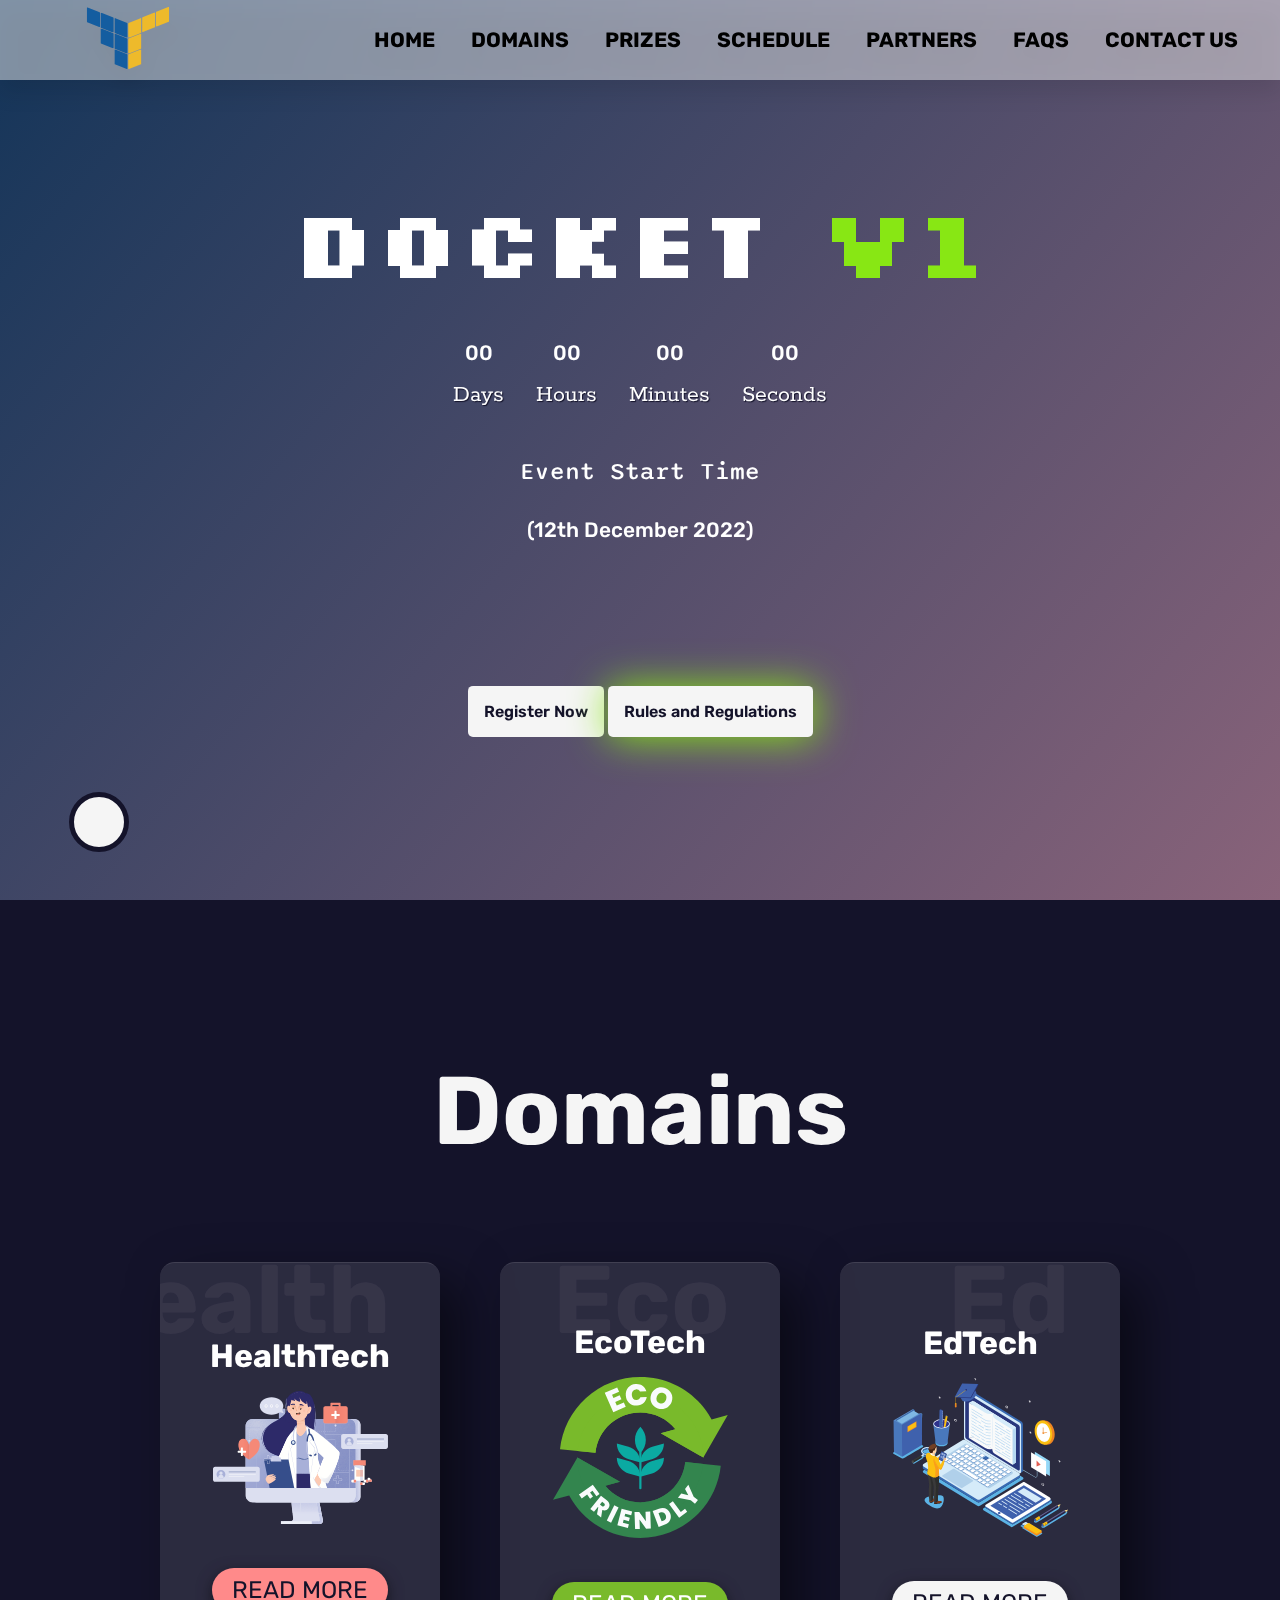
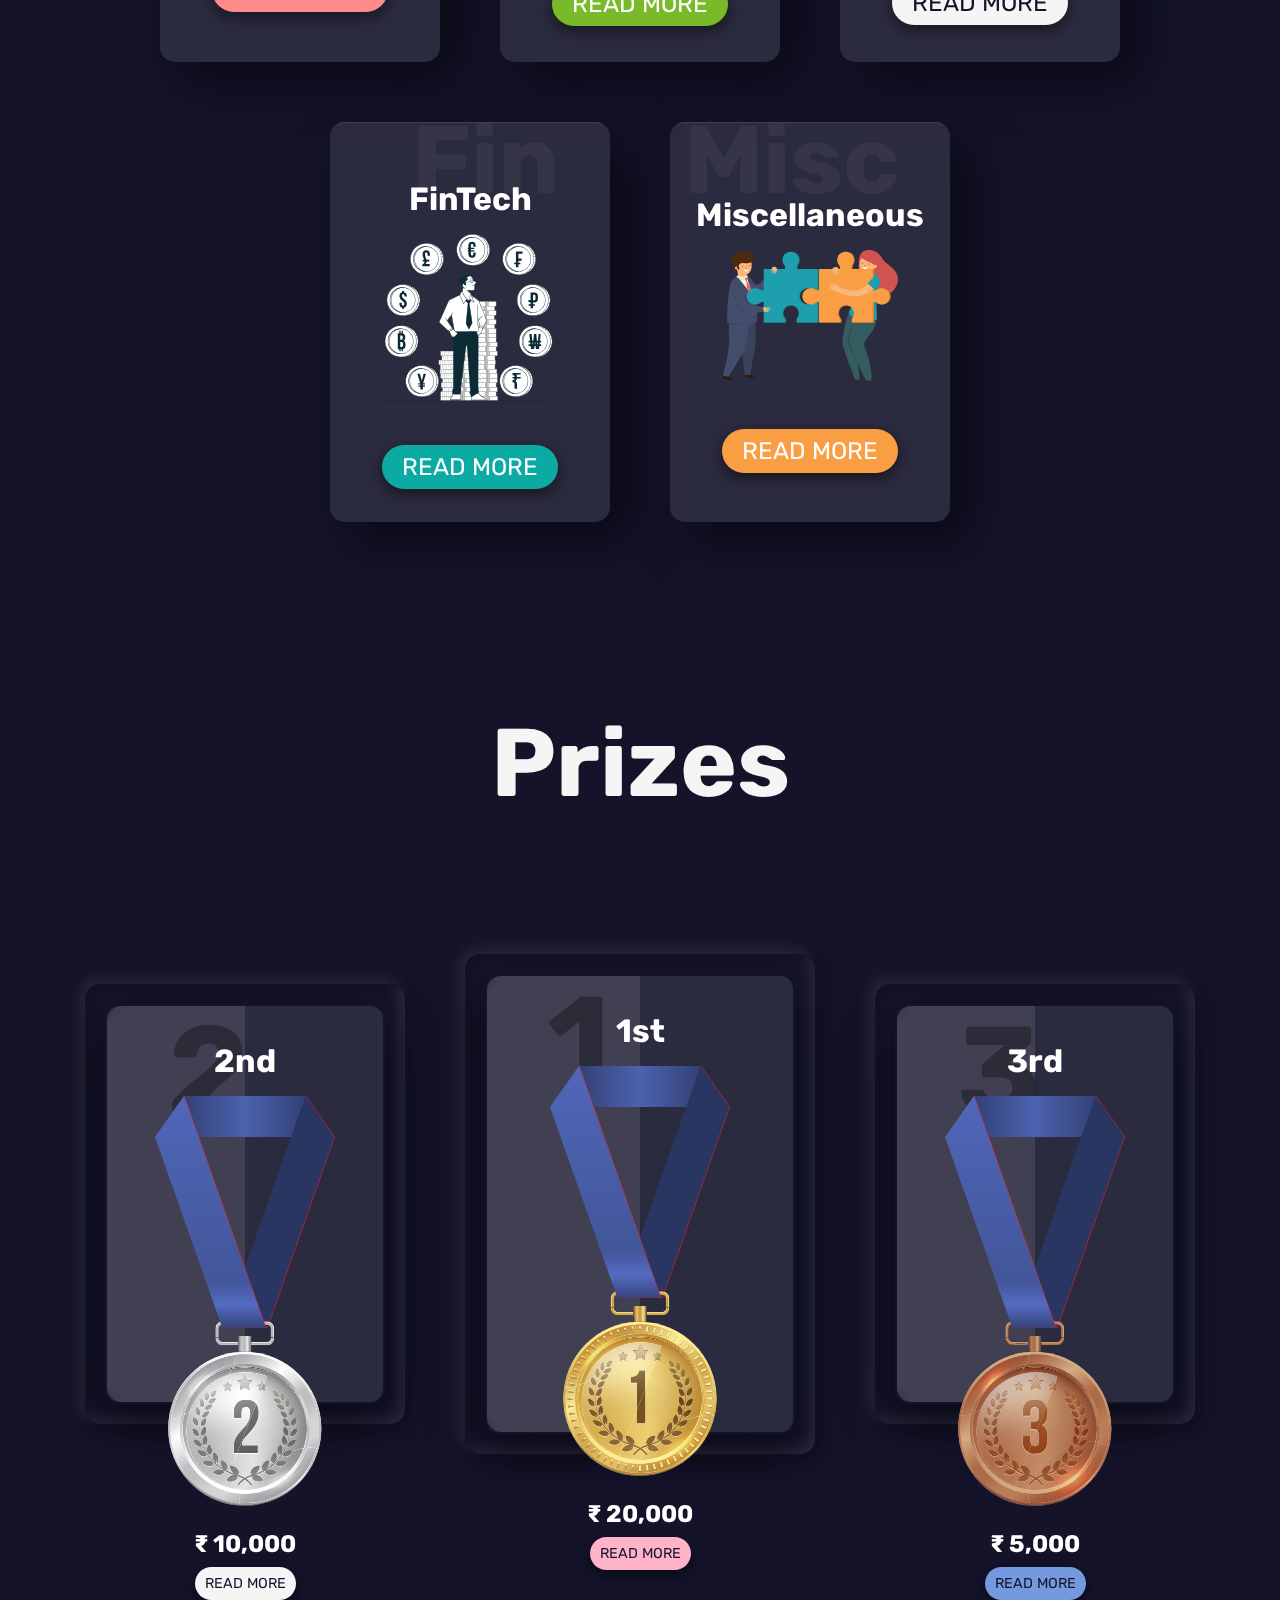
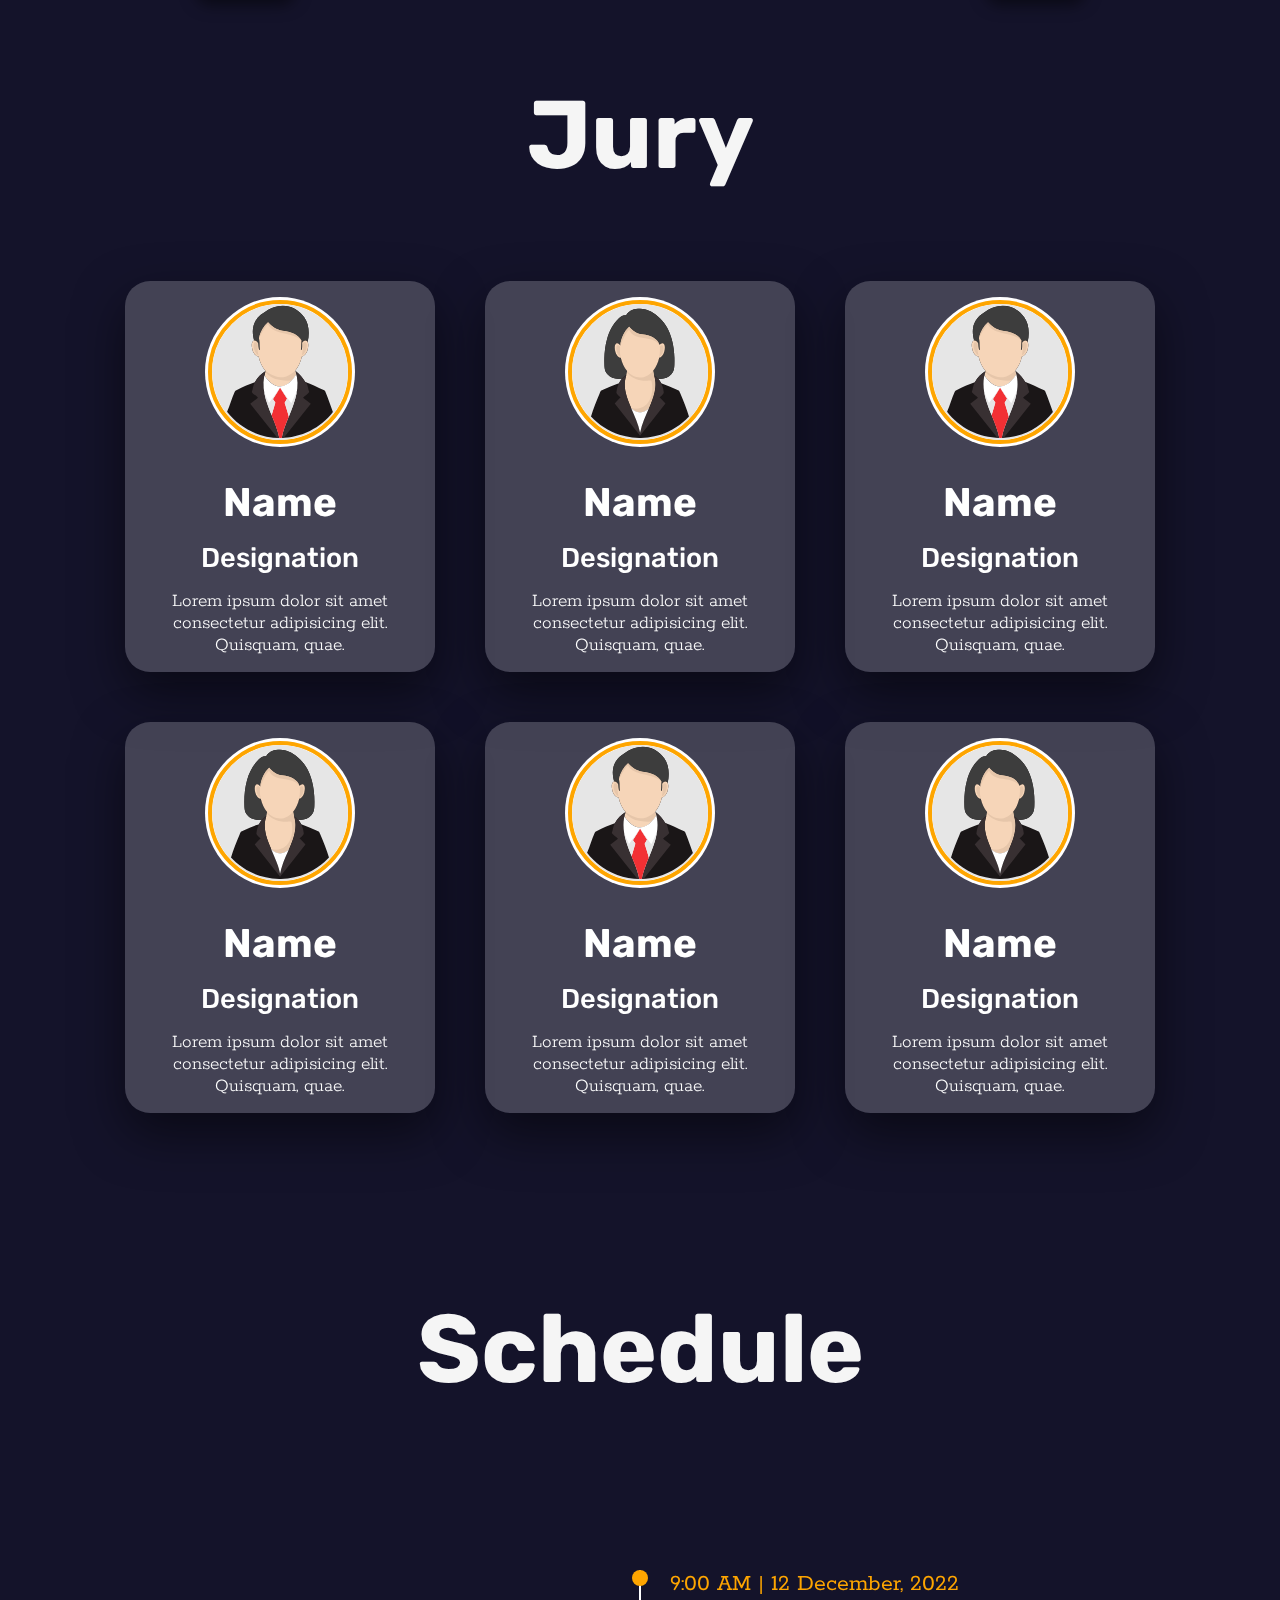
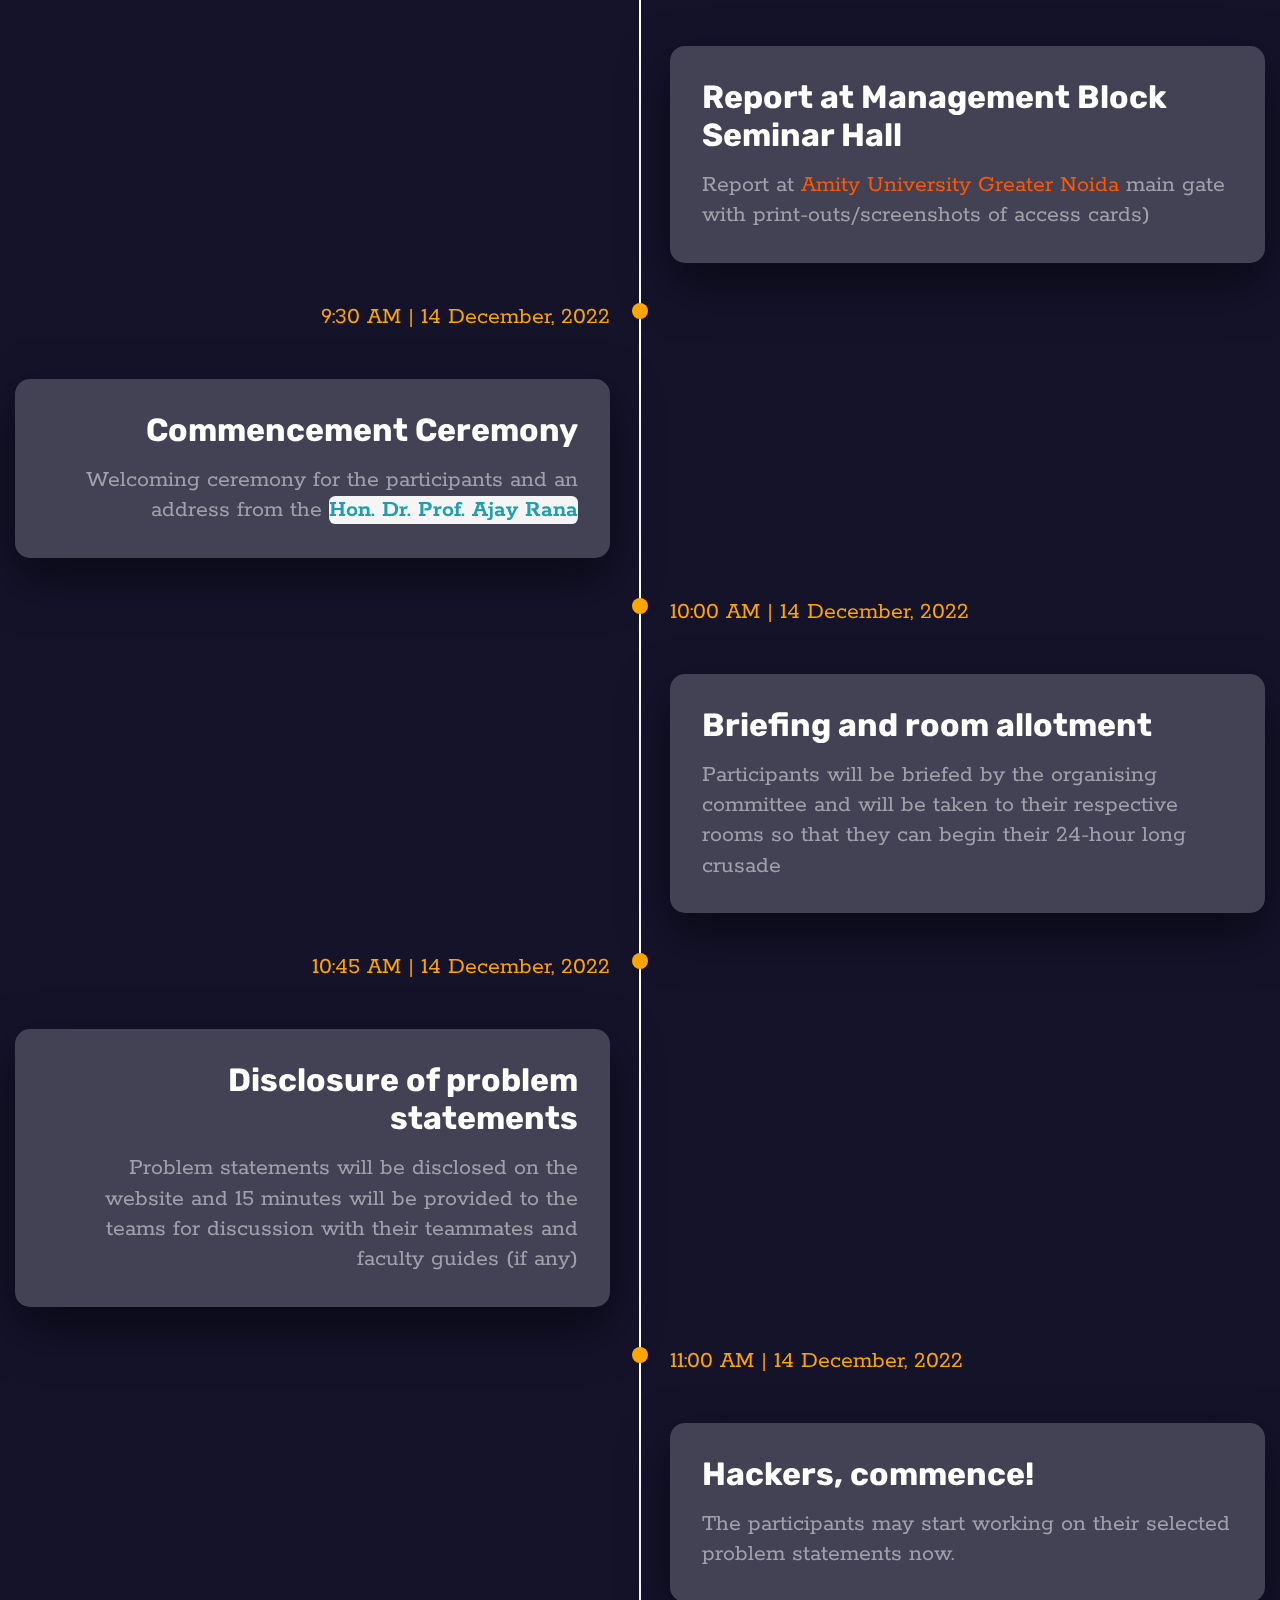
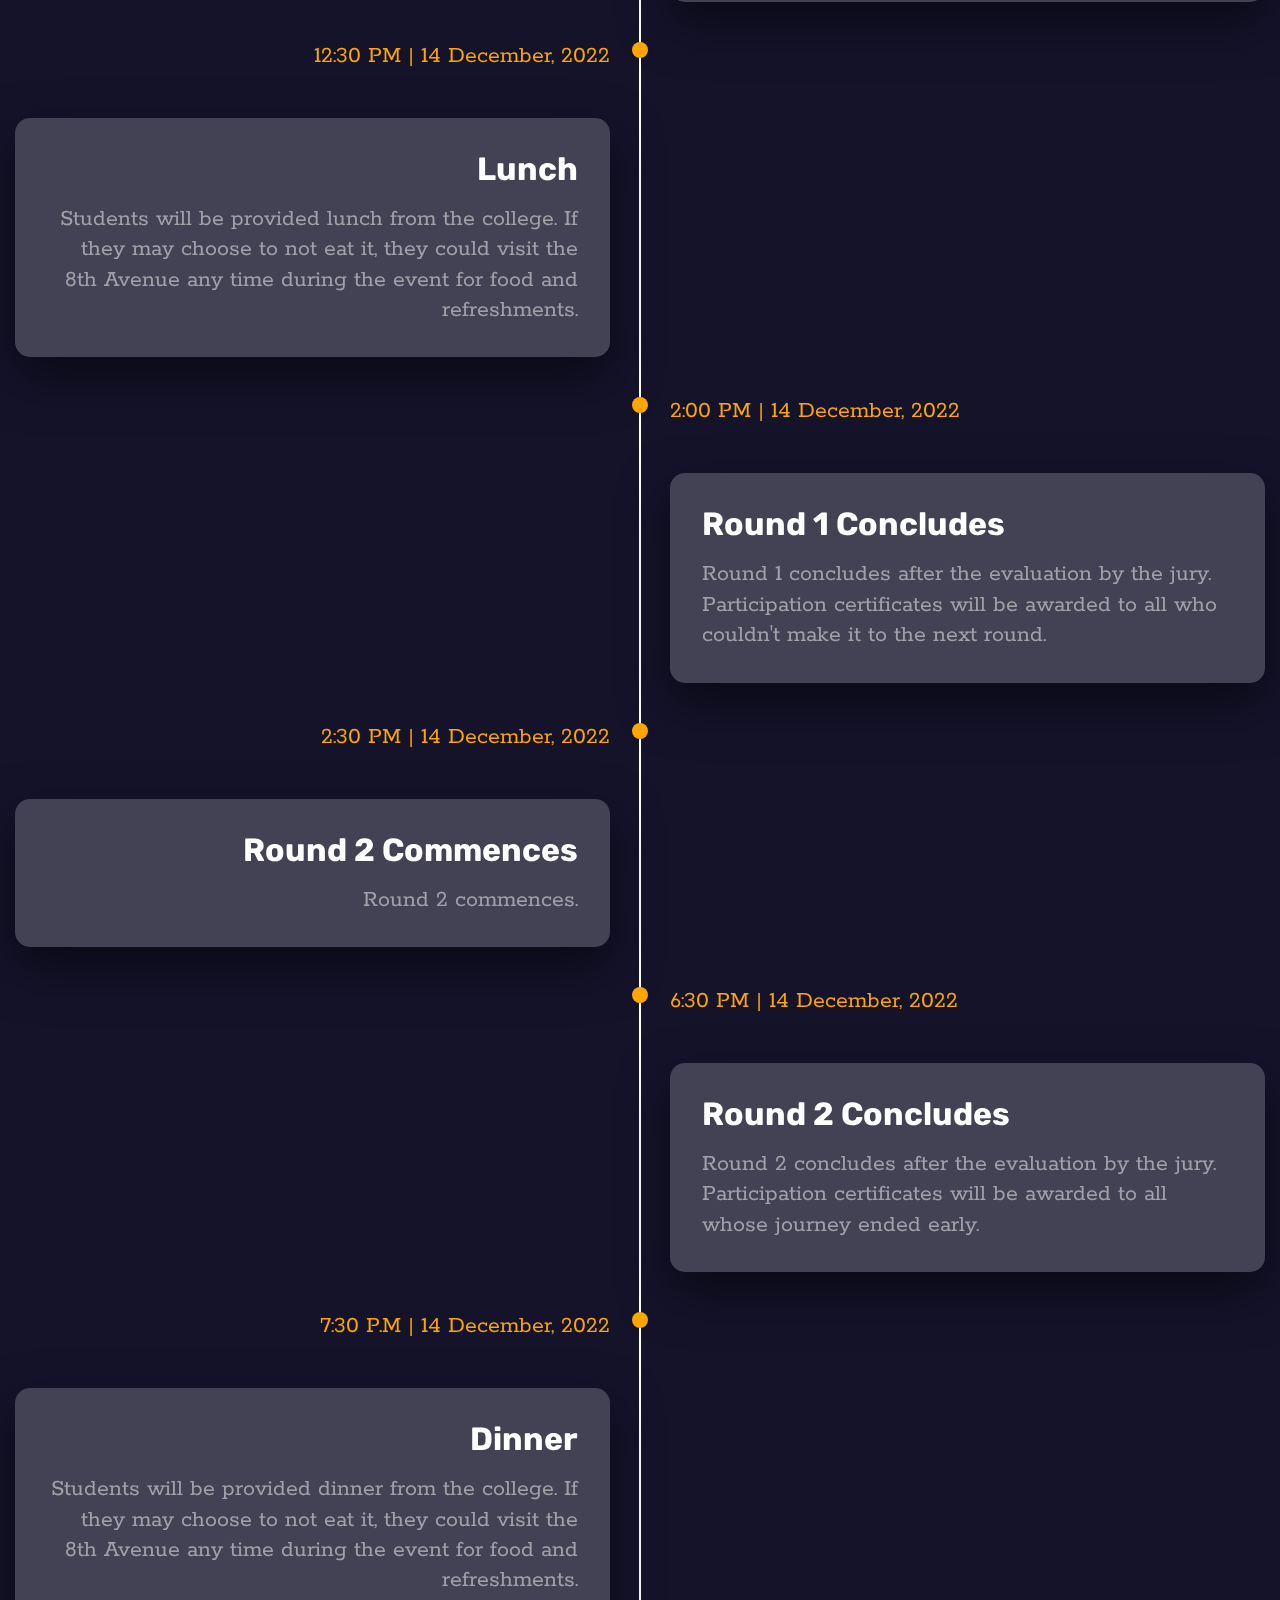
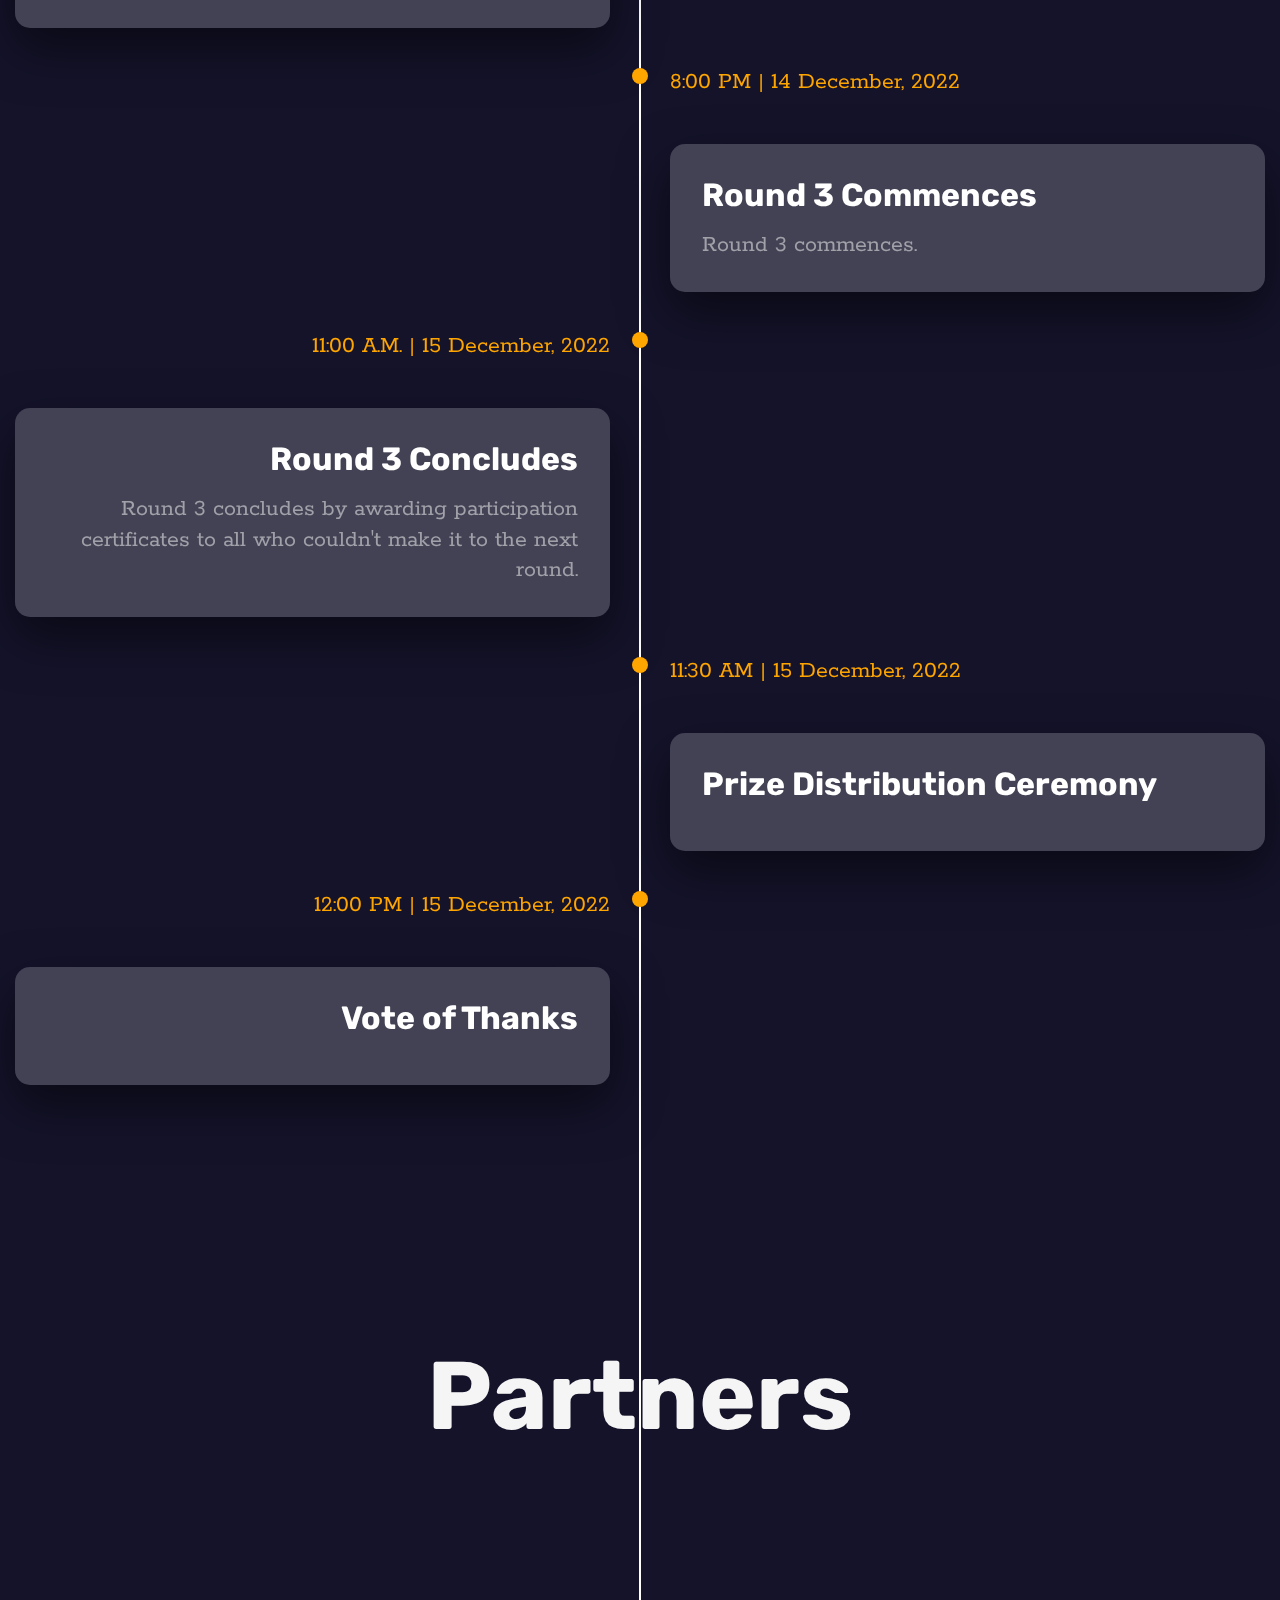
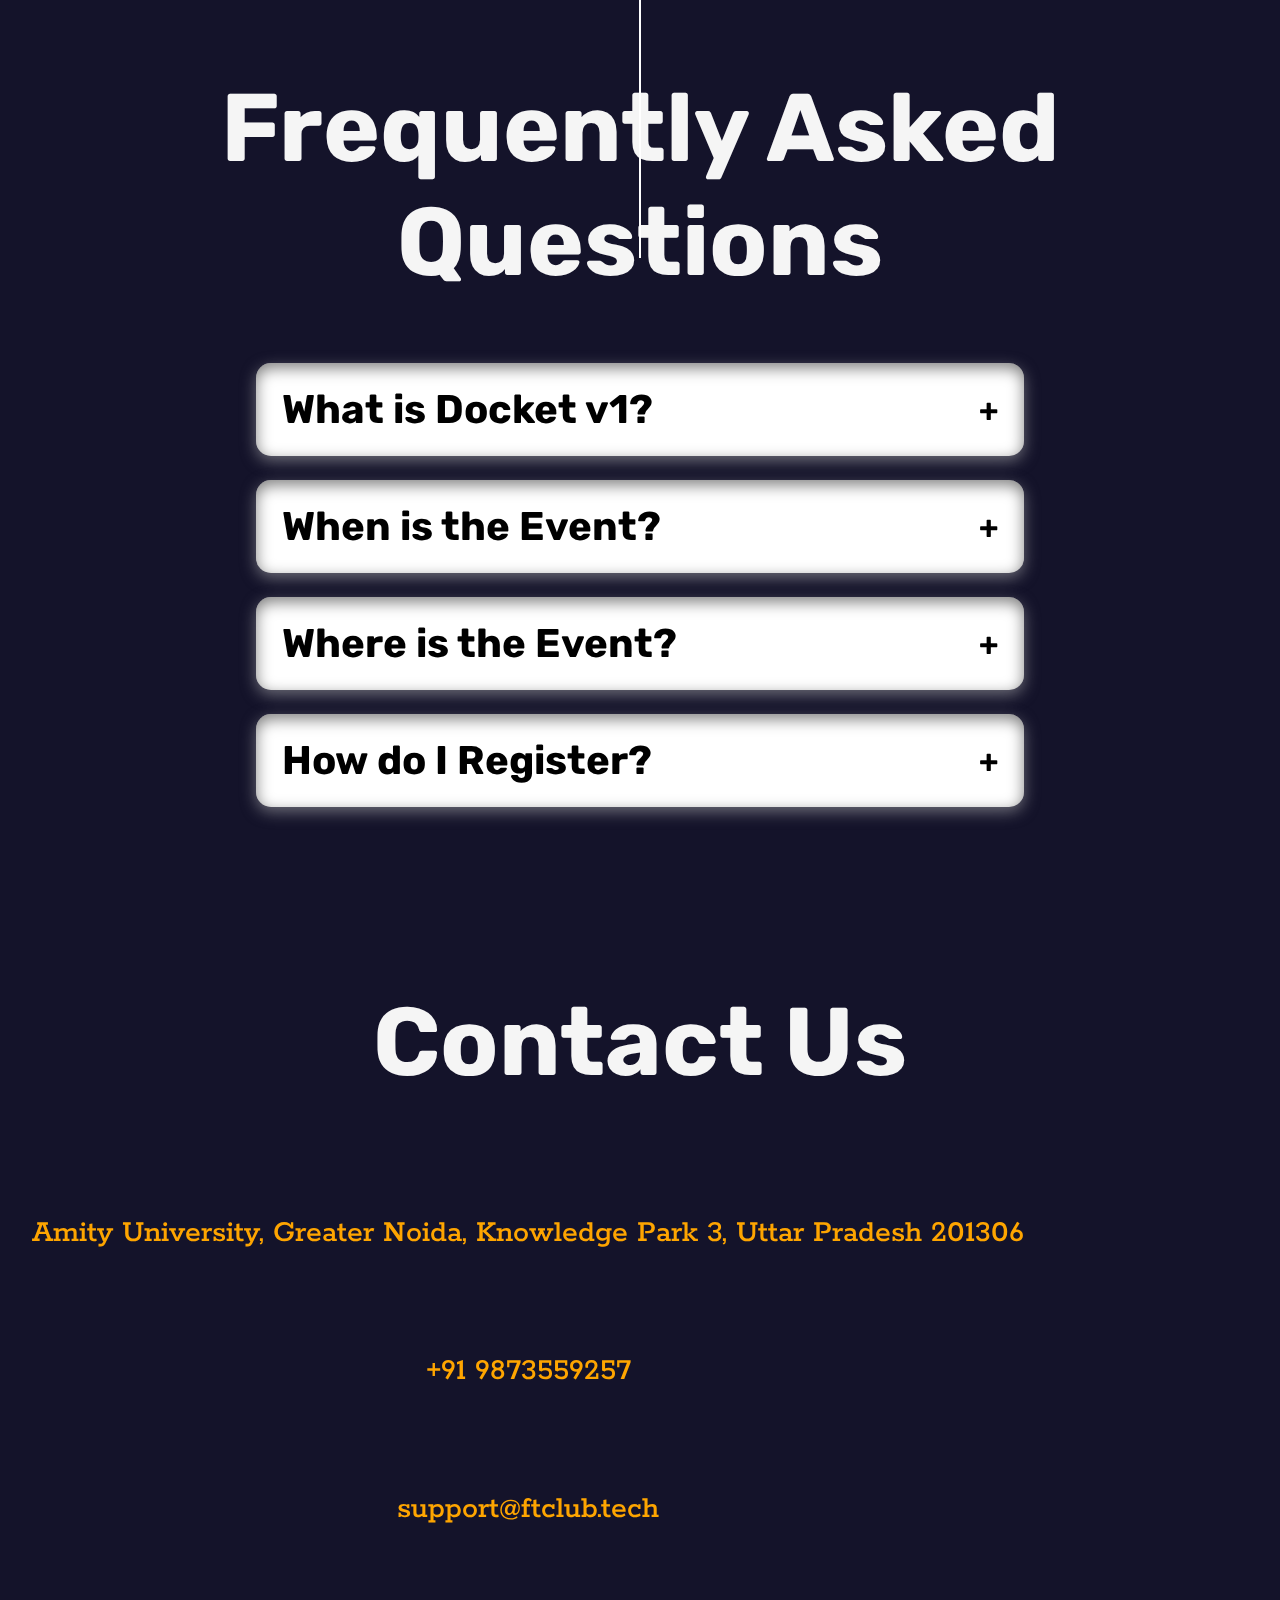
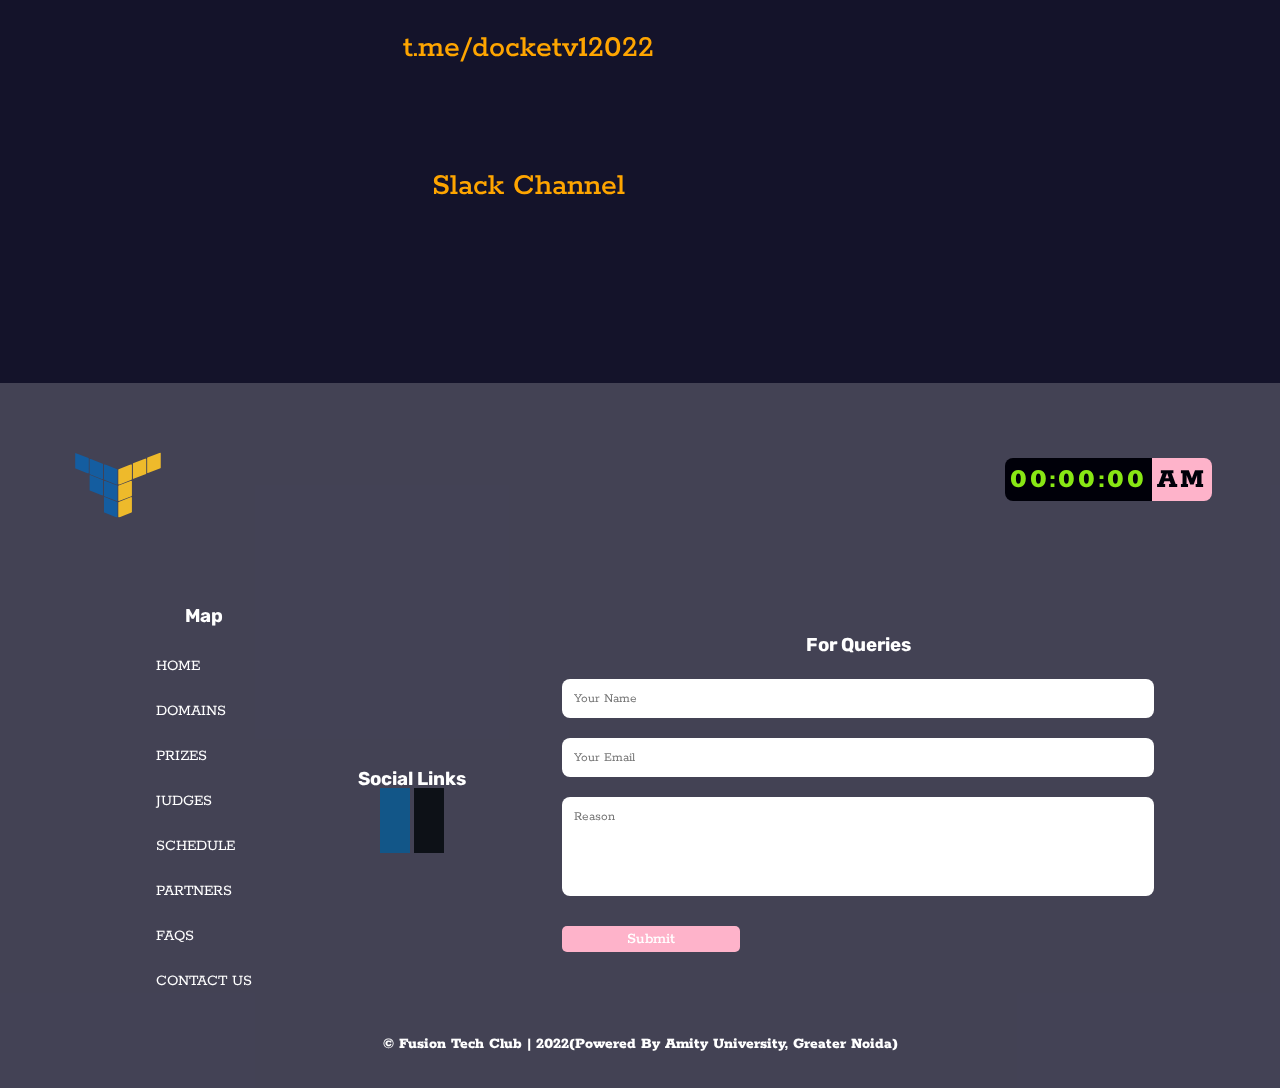
==== commit b26b2315: "hero improved" ====
--- a/index.html
+++ b/index.html
@@ -90,6 +90,8 @@
                 </div>
                 
             </div>
+            <h2 style="font-family: 'Sono', sans-serif;">Event Start Time</h2>
+            <h3>(12th December 2022)</h3>
             <div class="btn-area">
                 <a class="hero-btn" href="./registration.html" target="_blank">Register Now</a>
                 <!-- <a class="hero-btn highlighted-btn" href="./problemStatements.html" target="_blank">Problem Statements</a> -->
--- a/stylesheet/style.css
+++ b/stylesheet/style.css
@@ -6,6 +6,7 @@
 /* Silkscreen */
 @import url("https://fonts.googleapis.com/css2?family=Silkscreen:wght@400;700&display=swap");
 @import url("https://fonts.googleapis.com/css2?family=Merriweather:ital,wght@0,300;0,400;0,700;0,900;1,300;1,400;1,700;1,900&display=swap");
+@import url("https://fonts.googleapis.com/css2?family=Sono:wght@200;300;400;500;600;700;800&display=swap");
 /* --------- Variables ---------- */
 :root {
   --dark-text: #14132a;
@@ -94,7 +95,7 @@
   font-size: 3rem;
 }
 
-@media (max-width: 525px) {
+@media (max-width: 670px) {
   #domain, #prize, #judges, #schedule, #partners, #faqs, #contact {
     margin: 0px;
     color: #f5f5f5;
@@ -103,6 +104,11 @@
   }
   #domain h1, #prize h1, #judges h1, #schedule h1, #partners h1, #faqs h1, #contact h1 {
     font-size: 4rem;
+  }
+}
+@media (max-width: 385px) {
+  #domain h1, #prize h1, #judges h1, #schedule h1, #partners h1, #faqs h1, #contact h1 {
+    font-size: 3rem;
   }
 }
 /* ---------- Utility Buttons ------------ */
@@ -493,7 +499,6 @@
 .hero-section .content h1 {
   font-size: 9rem;
   font-weight: 700;
-  margin: 0px 10px 2rem 10px;
 }
 
 .hero-section .content h2 {
@@ -502,12 +507,6 @@
   margin-bottom: 2rem;
 }
 
-.hero-section .content h3 {
-  font-size: 2rem;
-  font-weight: 500;
-  margin-bottom: 4rem;
-}
-
 .hero-section .content p {
   font-size: 1.2rem;
   font-weight: 400;
@@ -522,6 +521,30 @@
 
 .hero-section .content a:active {
   color: #fff;
+}
+
+.countdown {
+  display: flex;
+  justify-content: center;
+  align-items: center;
+}
+
+.count-time {
+  display: flex;
+  justify-content: center;
+  align-items: center;
+  flex-direction: column;
+  margin: 1rem;
+}
+
+.count-time h3 {
+  font-size: 3rem;
+  font-weight: 700;
+  color: #fff;
+}
+
+.hero-section .btn-area {
+  margin-top: 10rem;
 }
 
 .content .scroll-button {
@@ -529,8 +552,8 @@
   height: 3rem;
   border-radius: 50%;
   position: absolute;
-  top: 120%;
-  left: 50%;
+  top: 100%;
+  left: 95%;
   transform: translate(-50%, -50%);
   border: #f5f5f5 2px solid;
   font-size: 2rem;
@@ -555,10 +578,20 @@
   background: #f5f5f5;
 }
 
+.content .scroll-button:active {
+  background: #14132a;
+  color: #f5f5f5;
+}
+
 .content .scroll-button i {
   display: flex;
   justify-content: center;
   align-items: center;
+}
+
+.pro-img {
+  width: 550px;
+  margin: 0.5rem 0 0.7rem 0;
 }
 
 /* Media Queries for Hero Section */
@@ -584,11 +617,13 @@
   .hero-section .content h3 {
     font-size: 1.3rem;
     font-weight: 500;
-    margin-bottom: 4rem;
-    font-style: italic;
+    margin-bottom: 1rem;
   }
   .scroll-area {
     display: none;
+  }
+  .pro-img {
+    width: 240px;
   }
 }
 @media (max-width: 857px) {
@@ -618,31 +653,39 @@
   }
   .hero-section .content h1 {
     font-size: 3rem;
-    margin: 1rem 0;
+    margin: 5rem 0 0;
   }
   .hero-section .content h2 {
-    font-size: 1.5rem;
+    font-size: 2rem;
     font-weight: 500;
     margin-bottom: 2rem;
   }
   .hero-section .content h3 {
     font-size: 1.3rem;
-    font-weight: 500;
-    margin-bottom: 4rem;
-    font-style: italic;
+    font-weight: 700;
+    margin-bottom: 2rem;
+    text-shadow: 1px 1px 1px var(--dark-text);
   }
 }
 @media (max-width: 470px) {
   .hero-section .content h2 {
-    font-size: 1.3rem;
+    font-size: 2rem;
     font-weight: 500;
     margin-bottom: 2rem;
   }
   .hero-section .content h3 {
-    font-size: 1rem;
-    font-weight: 500;
+    font-size: 1.6rem;
+    font-weight: 700;
     margin-bottom: 10px;
-    font-style: italic;
+  }
+}
+@media (max-width: 390px) {
+  .count-time {
+    display: flex;
+    justify-content: center;
+    align-items: center;
+    flex-direction: column;
+    margin: 8px;
   }
 }
 /* Domains */
@@ -772,6 +815,11 @@
   margin-bottom: 3rem;
 }
 
+@media (max-width: 360px) {
+  .domain-container .domain-card {
+    margin: 30px 0px;
+  }
+}
 /* Prizes */
 .prize {
   display: flex;
@@ -918,6 +966,16 @@
   color: #fff;
 }
 
+@media (max-width: 415px) {
+  .prize-container .prize-card:nth-child(2) {
+    min-width: 272px;
+    height: 500px;
+  }
+  .prize-container .prize-card {
+    margin: 30px 0px;
+    min-width: 272px;
+  }
+}
 /* Schedule */
 .schedule {
   min-height: 100vh;
@@ -937,7 +995,7 @@
   position: absolute;
   background: #ffffff;
   width: 2px;
-  height: 245rem;
+  height: 246rem;
   left: calc(50% - 1px);
 }
 
@@ -1129,6 +1187,11 @@
   border: 4px solid #fea500;
 }
 
+@media (max-width: 360px) {
+  .judges-card {
+    margin: 25px 0px;
+  }
+}
 /* FAQs */
 .faq {
   width: 90%;
@@ -1281,6 +1344,11 @@
     display: none;
   }
 }
+@media (max-width: 400px) {
+  .contact-flex-left {
+    margin-left: 0px;
+  }
+}
 /* ------------------------ Footer --------------- */
 /* Base */
 footer {
@@ -1300,6 +1368,8 @@
 
 .footer-top {
   padding: 20px 20px;
+  display: flex;
+  justify-content: space-between;
 }
 
 .fa-star {
@@ -1320,6 +1390,43 @@
 .footer-middle h3 {
   text-align: center;
   padding-bottom: 13px;
+}
+
+.time {
+  color: #fea500;
+  display: flex;
+  align-items: center;
+}
+
+.time .time-box {
+  display: flex;
+  align-items: center;
+  background: #000009;
+  color: #88e714;
+  padding: 0.3rem;
+  border-radius: 0.5rem 0 0 0.5rem;
+}
+
+.time .time-box .time-colon {
+  display: flex;
+  align-items: center;
+}
+
+.time .time-box .time-colon,
+.time .time-box .time-colon .time-text,
+.time .am-pm {
+  letter-spacing: 0.2rem;
+  font-size: 1.8rem;
+  font-weight: 800;
+}
+
+.am-pm {
+  background: #feb3ca;
+  color: #000009;
+  display: flex;
+  align-items: center;
+  padding: 0.3rem;
+  border-radius: 0 0.5rem 0.5rem 0;
 }
 
 /* Common */
@@ -1496,6 +1603,9 @@
   }
 }
 @media (max-width: 450px) {
+  .time {
+    display: none;
+  }
   footer {
     padding: 20px 1em;
   }
@@ -1544,7 +1654,7 @@
 }
 
 .rules-content h3 {
-  color: #ff5700;
+  color: #fea500;
   font-size: 2rem;
   font-weight: 500;
 }
@@ -1581,24 +1691,24 @@
 
 @media (max-width: 870px) {
   .rules-content {
-    margin: 1rem;
+    margin: 0 1rem;
   }
   .rules-content h1 {
-    font-size: 2.5rem;
+    font-size: 2rem;
   }
   .rules-content h1 .name {
     font-size: 3.4rem;
   }
   .rules-content h2 {
-    font-size: 2.5rem;
+    font-size: 1.7rem;
   }
   .rules-content h3 {
-    font-size: 2rem;
+    font-size: 1.2rem;
   }
   .rules-content p,
 .rules-content ul li {
     font-size: 1rem;
-    text-align: justify;
+    margin: 1rem;
   }
 }
 /* Submission Page */
@@ -1667,6 +1777,12 @@
   font-family: "Rokkitt", sans-serif;
   font-size: 1.4rem;
   outline: none;
+  transition: all 0.2s;
+}
+
+.submission-content form input:focus, .submission-content form textarea:focus {
+  color: #000000;
+  background: #feb3c9;
 }
 
 .submission-content form button {
@@ -1775,6 +1891,12 @@
   font-family: "Rokkitt", sans-serif;
   font-size: 1.4rem;
   outline: none;
+  transition: all 0.2s;
+}
+
+.registration-content form input:focus, .registration-content form textarea:focus {
+  color: #000000;
+  background: #feb3c9;
 }
 
 .registration-content form button {
@@ -1879,4 +2001,55 @@
 .prob-statement ol li {
     font-size: 1rem;
   }
+}
+.success {
+  display: flex;
+  flex-direction: column;
+  justify-content: center;
+  align-items: center;
+  margin: 5rem 0 0 0;
+}
+
+.success h1 {
+  font-size: 4rem;
+  font-family: "Rubik", sans-serif;
+  font-weight: 900;
+  margin: 2rem 0;
+  text-align: center;
+  color: #feb3ca;
+}
+
+.success .tick {
+  font-size: 10rem;
+  color: #88e714;
+  display: flex;
+  justify-content: center;
+  align-items: center;
+  margin: 2rem 0;
+}
+
+.success h2 {
+  font-size: 3rem;
+  font-family: "Rubik", sans-serif;
+  font-weight: 700;
+  text-align: center;
+  margin: 2rem 0;
+  color: #fea500;
+}
+
+.success a {
+  font-size: 1.4rem;
+  font-family: "Rubik", sans-serif;
+  font-weight: 500;
+  text-align: center;
+  margin: 2rem 0;
+  color: #fff;
+  background-color: #fea500;
+  padding: 1rem 2rem;
+  border-radius: 8px;
+  text-decoration: none;
+}
+
+.success a:hover {
+  background-color: #feb3ca;
 }/*# sourceMappingURL=style.css.map */